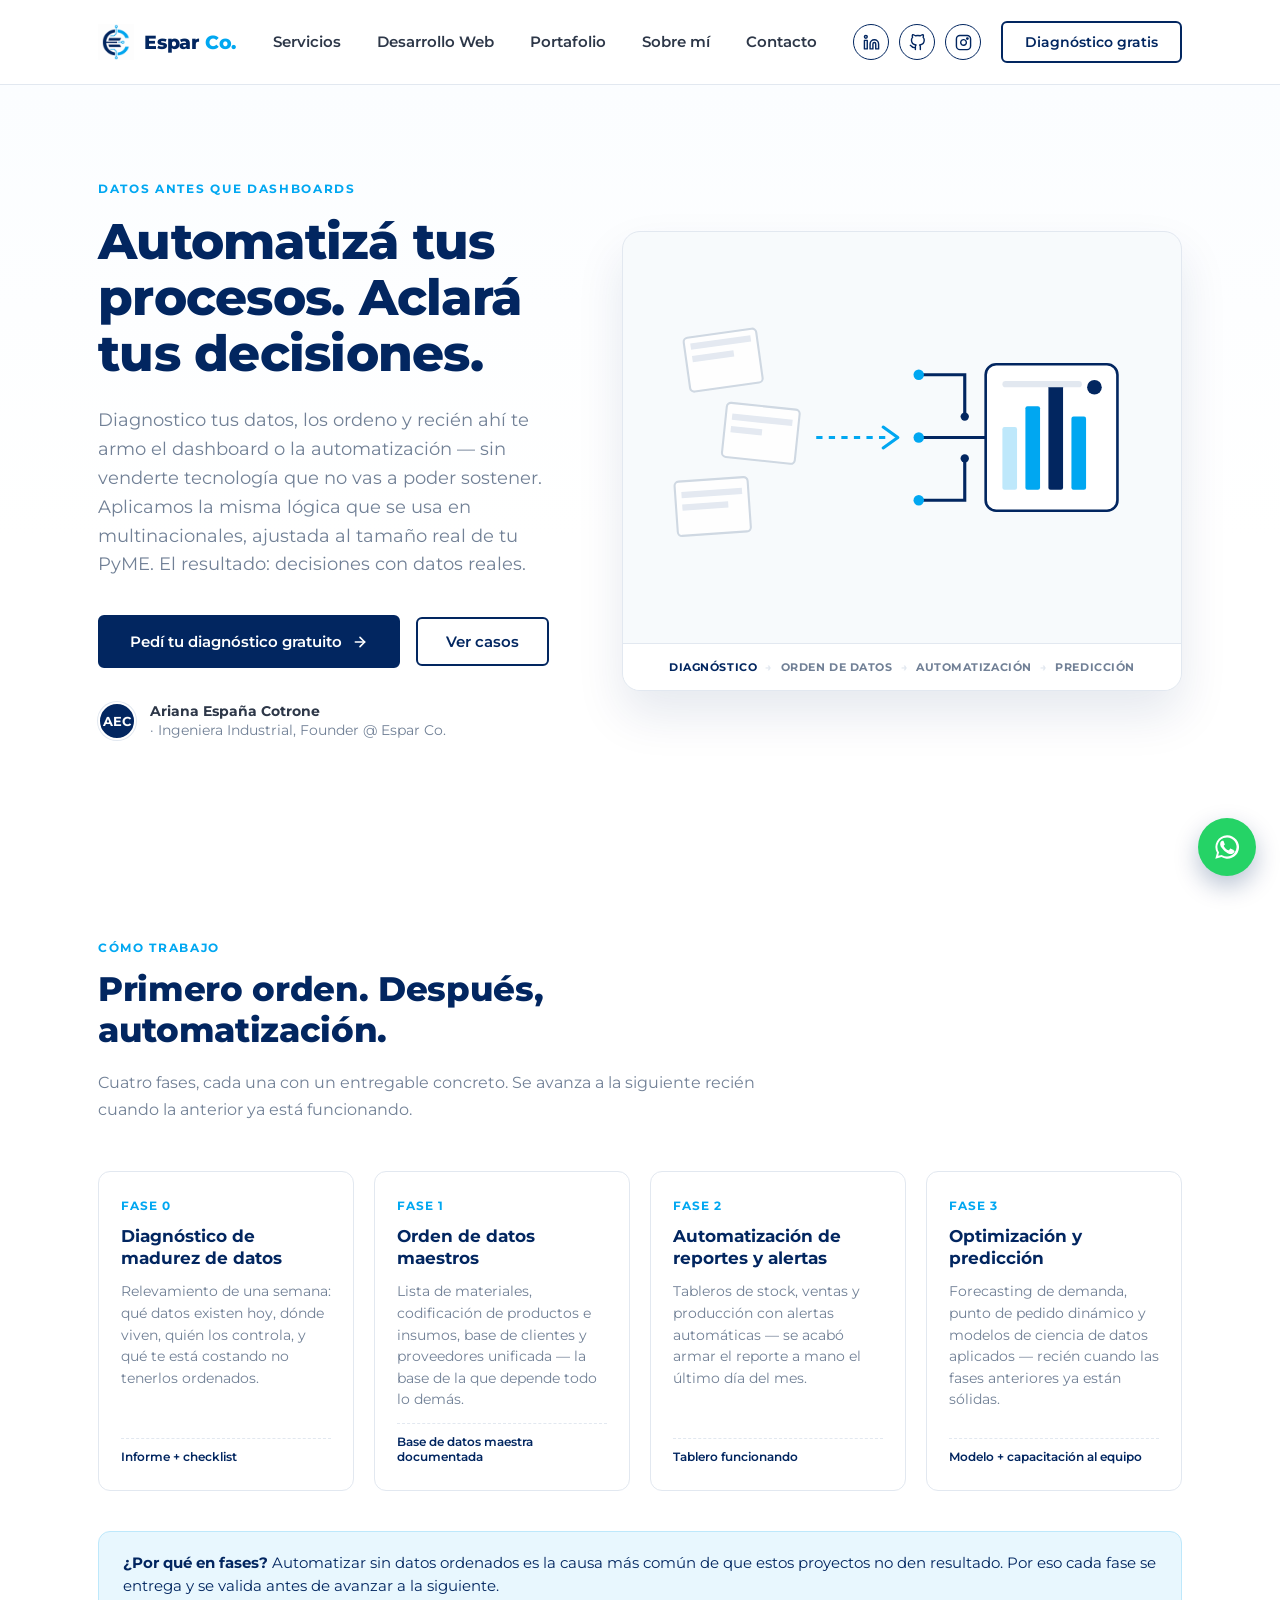
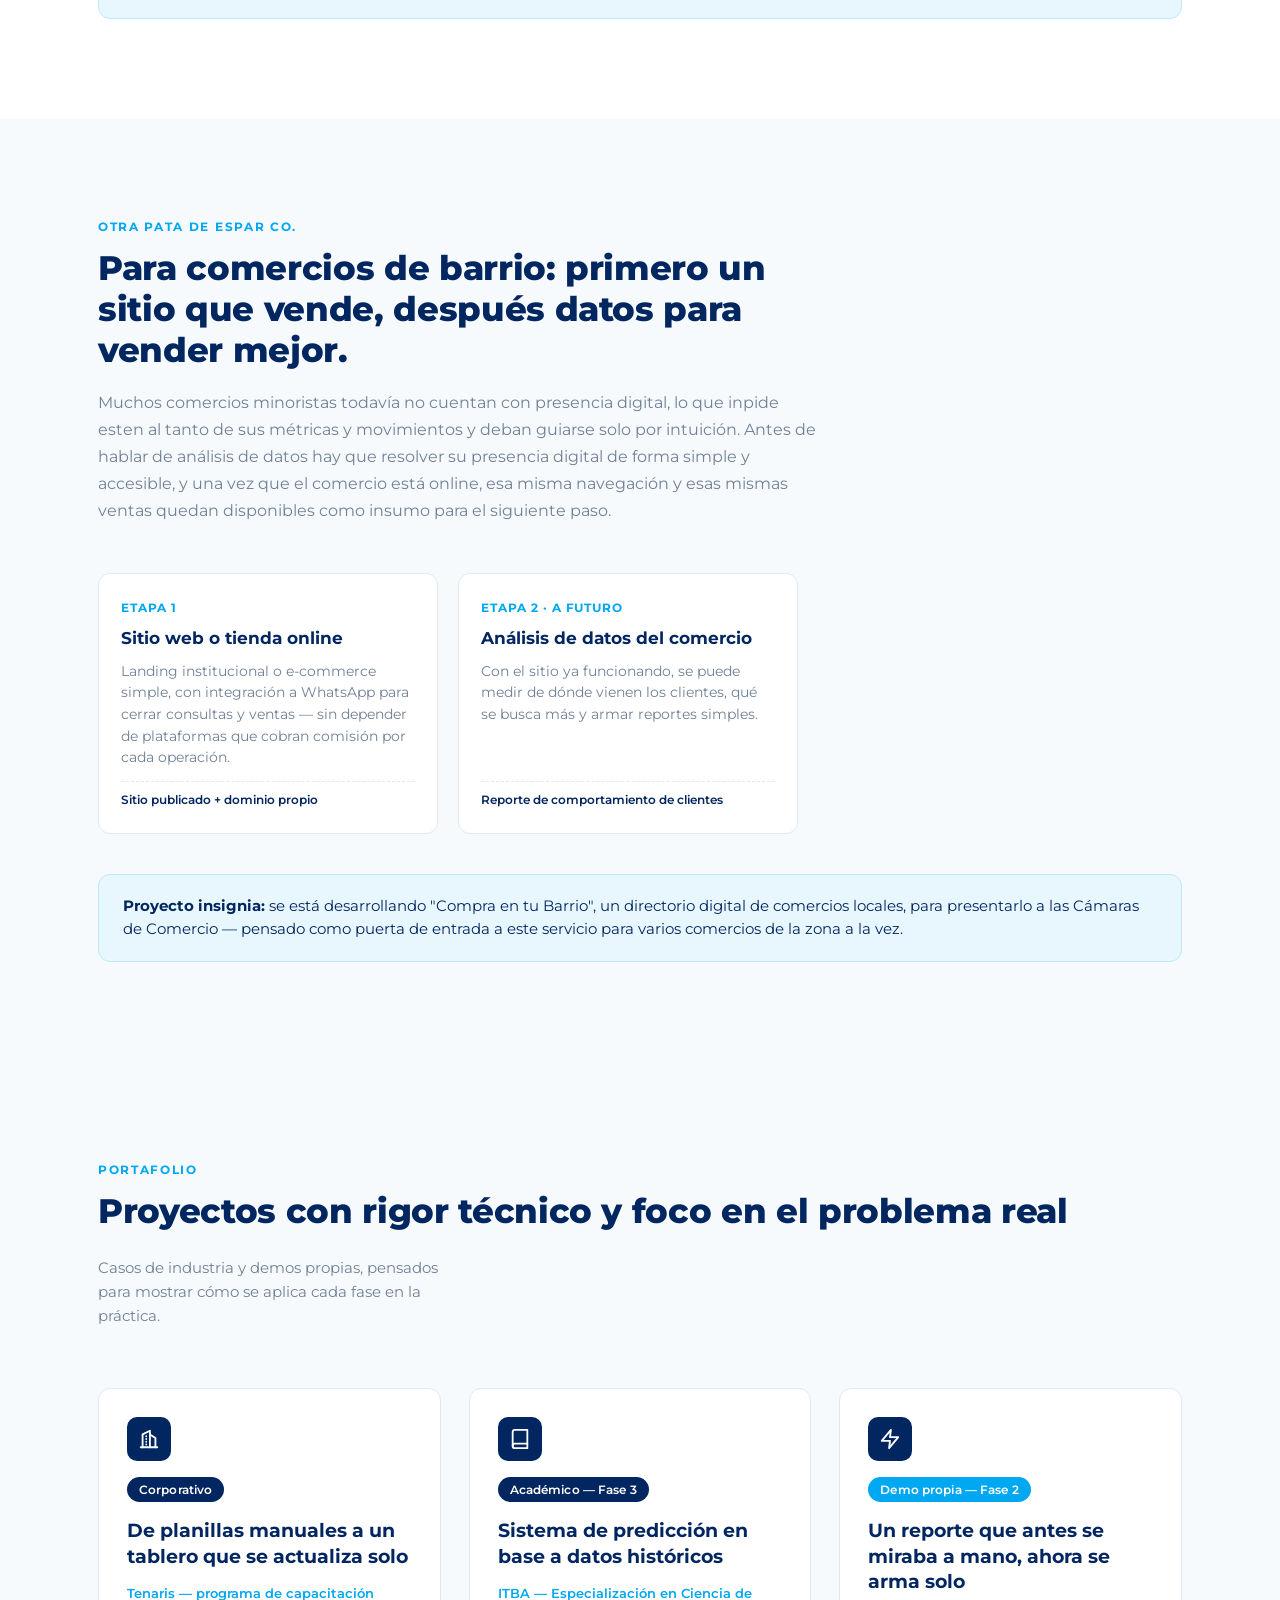
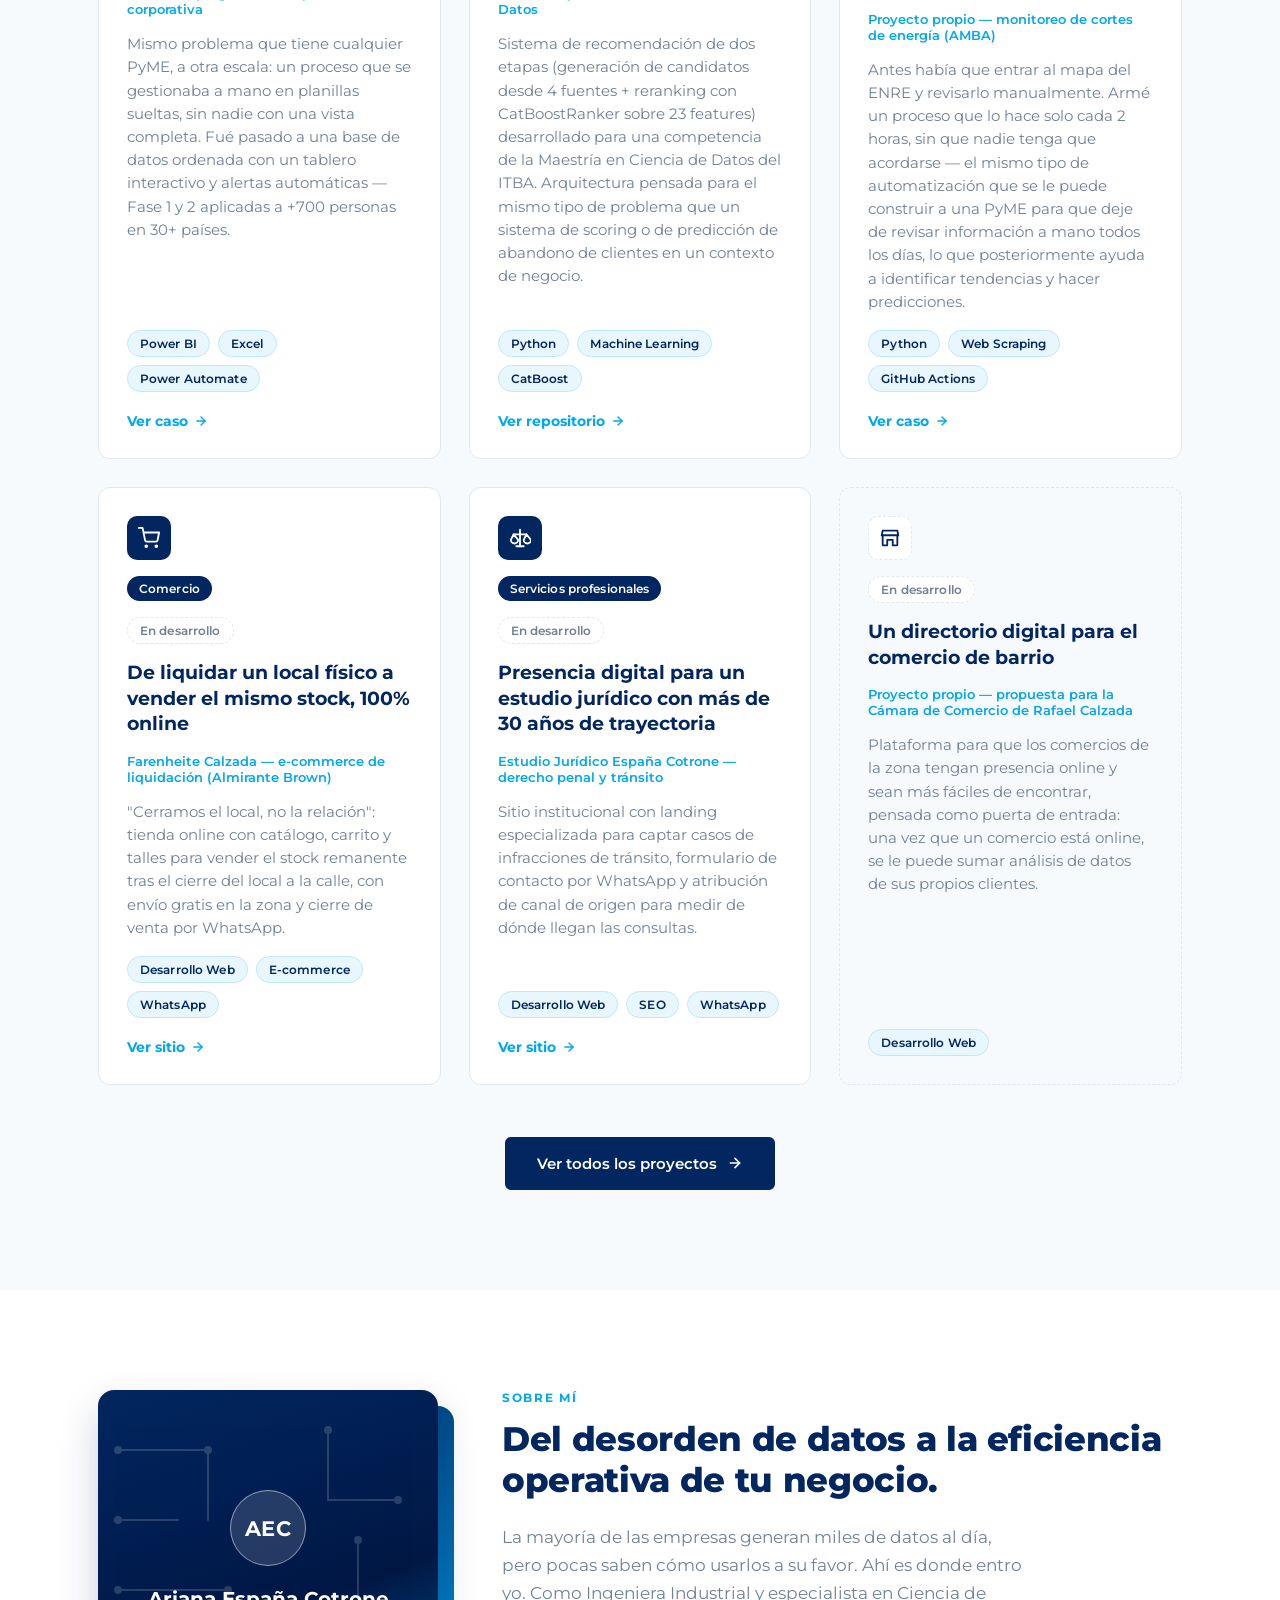
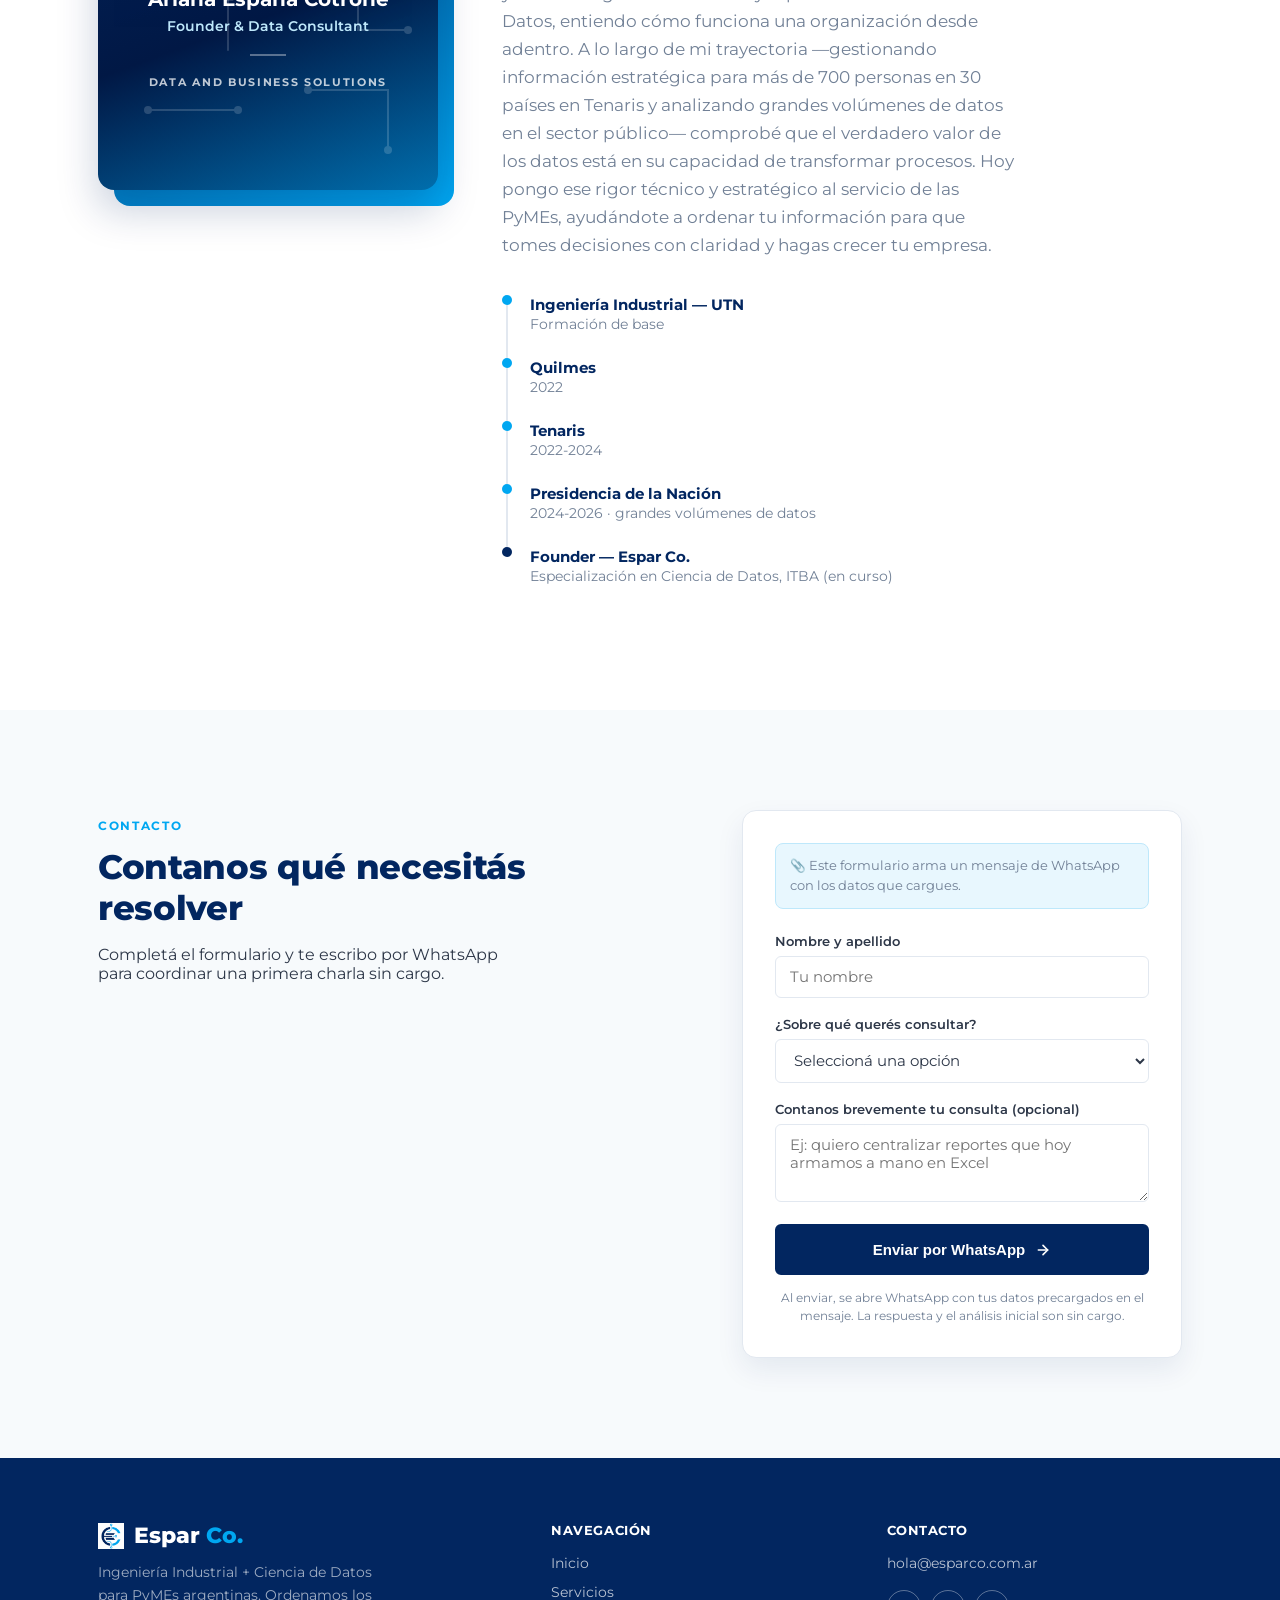
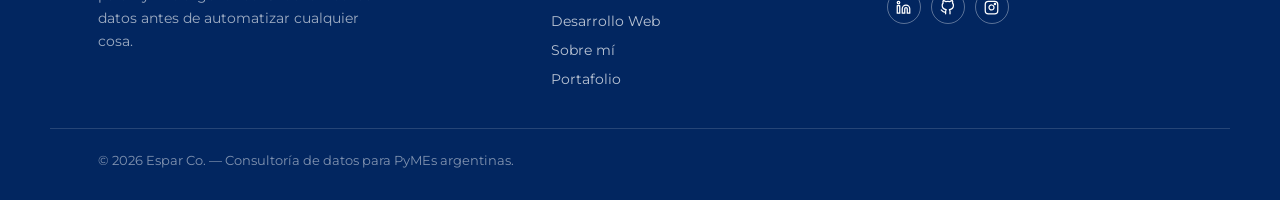
==== index.html @ 5a2b8132 "Update index.html" ====
<!doctype html>
<html lang="es-AR">
<head>
<meta charset="utf-8">
<meta name="viewport" content="width=device-width, initial-scale=1">
<title>Espar Co. — Ordenamos los datos de tu PyME antes de automatizar</title>
<meta name="description" content="Espar Co.: consultoría de datos para PyMEs argentinas. Ingeniería Industrial + Ciencia de Datos para pasar de Excel disperso y papel a información confiable, en fases — sin venderte tecnología que no vas a poder sostener.">

<link rel="icon" type="image/png" href="assets/img/favicon.png">
<link rel="preconnect" href="https://fonts.googleapis.com">
<link rel="preconnect" href="https://fonts.gstatic.com" crossorigin>
<link href="https://fonts.googleapis.com/css2?family=Montserrat:wght@400;500;600;700;800&display=swap" rel="stylesheet">
<link rel="stylesheet" href="assets/css/style.css">
</head>
<body id="top">

<!-- ===== HEADER ===== -->
<header class="site-header">
  <div class="container">
    <a class="logo-link" href="/" aria-label="Espar Co. — inicio">
      <img src="assets/img/logo-icon.png" alt="">
      <span class="logo-wordmark">Espar <em>Co.</em></span>
    </a>

    <nav class="main-nav" aria-label="Navegación principal">
      <a class="nav-link" href="#servicios">Servicios</a>
      <a class="nav-link" href="#desarrollo-web">Desarrollo Web</a>
      <a class="nav-link" href="#portafolio">Portafolio</a>
      <a class="nav-link" href="#sobre-mi">Sobre mí</a>
      <a class="nav-link" href="#contacto">Contacto</a>
    </nav>

    <div class="header-actions">
      <div class="social-icons">
        <a class="icon-btn" href="https://www.linkedin.com/in/arianaecotrone/" target="_blank" rel="noopener" aria-label="LinkedIn">
          <svg viewBox="0 0 24 24" fill="none" stroke="currentColor" stroke-width="2" stroke-linecap="round" stroke-linejoin="round"><path d="M16 8a6 6 0 0 1 6 6v7h-4v-7a2 2 0 0 0-4 0v7h-4v-7a6 6 0 0 1 6-6z"></path><rect x="2" y="9" width="4" height="12"></rect><circle cx="4" cy="4" r="2"></circle></svg>
        </a>
        <a class="icon-btn" href="https://github.com/arianacotrone" target="_blank" rel="noopener" aria-label="GitHub">
          <svg viewBox="0 0 24 24" fill="none" stroke="currentColor" stroke-width="2" stroke-linecap="round" stroke-linejoin="round"><path d="M9 19c-5 1.5-5-2.5-7-3m14 6v-3.87a3.37 3.37 0 0 0-.94-2.61c3.14-.35 6.44-1.54 6.44-7A5.44 5.44 0 0 0 20 4.77 5.07 5.07 0 0 0 19.91 1S18.73.65 16 2.48a13.38 13.38 0 0 0-7 0C6.27.65 5.09 1 5.09 1A5.07 5.07 0 0 0 5 4.77a5.44 5.44 0 0 0-1.5 3.78c0 5.42 3.3 6.61 6.44 7A3.37 3.37 0 0 0 9 18.13V22"></path></svg>
        </a>
        <a class="icon-btn" href="https://www.instagram.com/esparco.data/" target="_blank" rel="noopener" aria-label="Instagram">
          <svg viewBox="0 0 24 24" fill="none" stroke="currentColor" stroke-width="2" stroke-linecap="round" stroke-linejoin="round"><rect x="2" y="2" width="20" height="20" rx="5" ry="5"></rect><path d="M16 11.37A4 4 0 1 1 12.63 8 4 4 0 0 1 16 11.37z"></path><circle cx="17.5" cy="6.5" r="1"></circle></svg>
        </a>
      </div>
      <a class="btn-outline btn-sm" href="#contacto">Diagnóstico gratis</a>
      <button class="nav-toggle" type="button" aria-label="Abrir menú" aria-expanded="false">
        <svg width="20" height="20" viewBox="0 0 24 24" fill="none" stroke="currentColor" stroke-width="2.2" stroke-linecap="round" stroke-linejoin="round"><line x1="3" y1="6" x2="21" y2="6"></line><line x1="3" y1="12" x2="21" y2="12"></line><line x1="3" y1="18" x2="21" y2="18"></line></svg>
      </button>
    </div>
  </div>
</header>

<main>

  <!-- ===== HERO ===== -->
  <section class="hero">
    <div class="container">

      <div>
        <div class="eyebrow">Datos antes que dashboards</div>
        <h1>Automatizá tus procesos. Aclará tus decisiones.</h1>
        <p class="lede">
          Diagnostico tus datos, los ordeno y recién ahí te armo el dashboard o la automatización — sin venderte
          tecnología que no vas a poder sostener. Aplicamos la misma lógica que se usa en multinacionales, ajustada al tamaño real de tu PyME. El resultado: decisiones con datos reales.
        </p>
        <div class="hero-ctas">
          <a class="btn-primary" href="#contacto">
            Pedí tu diagnóstico gratuito
            <svg width="16" height="16" viewBox="0 0 24 24" fill="none" stroke="currentColor" stroke-width="2.4" stroke-linecap="round" stroke-linejoin="round"><line x1="5" y1="12" x2="19" y2="12"></line><polyline points="12 5 19 12 12 19"></polyline></svg>
          </a>
          <a class="btn-outline" href="#portafolio">Ver casos</a>
        </div>
        <div class="hero-byline">
          <a href="#sobre-mi"><span class="avatar-badge">AEC</span></a>
          <div class="hero-byline-text">
            <a href="#sobre-mi"><strong>Ariana España Cotrone</strong></a><br> · Ingeniera Industrial, Founder @ Espar Co.
          </div>
        </div>
      </div>

      <!-- Panel único: de datos dispersos a un tablero ordenado, con la ruta de fases al pie -->
      <div class="hero-panel">
        <div class="hero-panel-figure">
          <svg viewBox="0 0 480 320" xmlns="http://www.w3.org/2000/svg" role="img" aria-label="De datos dispersos a un flujo de datos ordenado">

            <!-- Izquierda: datos dispersos (papeles/planillas sueltas, torcidas) -->
            <g opacity="0.9">
              <rect x="34" y="60" width="70" height="52" rx="4" fill="#FFFFFF" stroke="#CBD5E0" stroke-width="2" transform="rotate(-8 69 86)"></rect>
              <rect x="40" y="66" width="58" height="6" fill="#E2E8F0" transform="rotate(-8 69 86)"></rect>
              <rect x="40" y="78" width="40" height="6" fill="#E2E8F0" transform="rotate(-8 69 86)"></rect>

              <rect x="70" y="130" width="70" height="52" rx="4" fill="#FFFFFF" stroke="#CBD5E0" stroke-width="2" transform="rotate(6 105 156)"></rect>
              <rect x="76" y="140" width="58" height="6" fill="#E2E8F0" transform="rotate(6 105 156)"></rect>
              <rect x="76" y="152" width="30" height="6" fill="#E2E8F0" transform="rotate(6 105 156)"></rect>

              <rect x="24" y="200" width="70" height="52" rx="4" fill="#FFFFFF" stroke="#CBD5E0" stroke-width="2" transform="rotate(-4 59 226)"></rect>
              <rect x="30" y="210" width="58" height="6" fill="#E2E8F0" transform="rotate(-4 59 226)"></rect>
              <rect x="30" y="222" width="44" height="6" fill="#E2E8F0" transform="rotate(-4 59 226)"></rect>
            </g>

            <!-- Flecha central -->
            <path d="M158 160 H 230" stroke="#00A7F1" stroke-width="3" stroke-dasharray="6 6"></path>
            <path d="M222 150 L 236 160 L 222 170" fill="none" stroke="#00A7F1" stroke-width="3" stroke-linecap="round" stroke-linejoin="round"></path>

            <!-- Derecha: circuito ordenado que termina en un tablero -->
            <g stroke="#022660" stroke-width="3" fill="none" stroke-linecap="round">
              <path d="M256 100 H 300 V 140"></path>
              <path d="M256 160 H 320"></path>
              <path d="M256 220 H 300 V 180"></path>
            </g>
            <circle cx="256" cy="100" r="5" fill="#00A7F1"></circle>
            <circle cx="256" cy="160" r="5" fill="#00A7F1"></circle>
            <circle cx="256" cy="220" r="5" fill="#00A7F1"></circle>
            <circle cx="300" cy="140" r="4" fill="#022660"></circle>
            <circle cx="300" cy="180" r="4" fill="#022660"></circle>

            <!-- Tablero final -->
            <rect x="320" y="90" width="126" height="140" rx="10" fill="#FFFFFF" stroke="#022660" stroke-width="2.5"></rect>
            <rect x="336" y="150" width="14" height="60" rx="2" fill="#BEE8FB"></rect>
            <rect x="358" y="130" width="14" height="80" rx="2" fill="#00A7F1"></rect>
            <rect x="380" y="110" width="14" height="100" rx="2" fill="#022660"></rect>
            <rect x="402" y="140" width="14" height="70" rx="2" fill="#00A7F1"></rect>
            <circle cx="424" cy="112" r="7" fill="#022660"></circle>
            <rect x="336" y="106" width="76" height="6" rx="3" fill="#E2E8F0"></rect>
          </svg>
        </div>
        <div class="hero-panel-strip">
          <span class="is-current">Diagnóstico</span>
          <span class="sep">→</span>
          <span>Orden de datos</span>
          <span class="sep">→</span>
          <span>Automatización</span>
          <span class="sep">→</span>
          <span>Predicción</span>
        </div>
      </div>

    </div>
  </section>

  <!-- ===== SERVICIOS — escalera de madurez de datos ===== -->
  <section class="section-services" id="servicios">
    <div class="container">
      <div class="section-top">
        <div class="eyebrow" style="margin-bottom:14px;">Cómo trabajo</div>
        <h2 class="section-heading">Primero orden. Después, automatización.</h2>
        <p>
          Cuatro fases, cada una con un entregable concreto. Se avanza a la siguiente recién cuando la
          anterior ya está funcionando.
        </p>
      </div>

      <div class="phase-grid">
        <article class="card phase-card">
          <div class="phase-num">Fase 0</div>
          <h3>Diagnóstico de madurez de datos</h3>
          <p>Relevamiento de una semana: qué datos existen hoy, dónde viven, quién los controla, y qué te está costando no tenerlos ordenados.</p>
          <div class="phase-deliverable">Informe + checklist</div>
        </article>
        <article class="card phase-card">
          <div class="phase-num">Fase 1</div>
          <h3>Orden de datos maestros</h3>
          <p>Lista de materiales, codificación de productos e insumos, base de clientes y proveedores unificada — la base de la que depende todo lo demás.</p>
          <div class="phase-deliverable">Base de datos maestra documentada</div>
        </article>
        <article class="card phase-card">
          <div class="phase-num">Fase 2</div>
          <h3>Automatización de reportes y alertas</h3>
          <p>Tableros de stock, ventas y producción con alertas automáticas — se acabó armar el reporte a mano el último día del mes.</p>
          <div class="phase-deliverable">Tablero funcionando</div>
        </article>
        <article class="card phase-card">
          <div class="phase-num">Fase 3</div>
          <h3>Optimización y predicción</h3>
          <p>Forecasting de demanda, punto de pedido dinámico y modelos de ciencia de datos aplicados — recién cuando las fases anteriores ya están sólidas.</p>
          <div class="phase-deliverable">Modelo + capacitación al equipo</div>
        </article>
      </div>

      <div class="services-note">
        <strong>¿Por qué en fases?</strong> Automatizar sin datos ordenados es la causa más común de que estos proyectos no den resultado. Por eso cada fase se entrega y se valida antes de avanzar a la siguiente.
      </div>
    </div>
  </section>

  <!-- ===== DESARROLLO WEB PARA COMERCIOS — línea secundaria ===== -->
  <section class="section-webdev" id="desarrollo-web">
    <div class="container">
      <div class="section-top">
        <div class="eyebrow" style="margin-bottom:14px;">Otra pata de Espar Co.</div>
        <h2 class="section-heading">Para comercios de barrio: primero un sitio que vende, después datos para vender mejor.</h2>
        <p>
          Muchos comercios minoristas todavía no cuentan con presencia digital, lo que inpide esten al tanto de sus métricas y movimientos y deban guiarse solo por intuición. Antes de hablar de análisis de datos 
          hay que resolver su presencia digital de forma simple y accesible, y una vez que el comercio está online, esa misma navegación y esas mismas ventas quedan disponibles como insumo para el siguiente paso.
        </p>
      </div>

      <div class="phase-grid phase-grid-2">
        <article class="card phase-card">
          <div class="phase-num">Etapa 1</div>
          <h3>Sitio web o tienda online</h3>
          <p>Landing institucional o e-commerce simple, con integración a WhatsApp para cerrar consultas y ventas — sin depender de plataformas que cobran comisión por cada operación.</p>
          <div class="phase-deliverable">Sitio publicado + dominio propio</div>
        </article>
        <article class="card phase-card">
          <div class="phase-num">Etapa 2 · a futuro</div>
          <h3>Análisis de datos del comercio</h3>
          <p>Con el sitio ya funcionando, se puede medir de dónde vienen los clientes, qué se busca más y armar reportes simples.</p>
          <div class="phase-deliverable">Reporte de comportamiento de clientes</div>
        </article>
      </div>

      <div class="services-note">
        <strong>Proyecto insignia:</strong> se está desarrollando "Compra en tu Barrio", un directorio digital de comercios locales, para presentarlo a las Cámaras de Comercio — pensado como puerta de entrada a este servicio para varios comercios de la zona a la vez.
      </div>
    </div>
  </section>

  <!-- ===== PORTAFOLIO PREVIEW ===== -->
  <section class="section-portfolio" id="portafolio">
    <div class="container">
      <div class="section-top">
        <div>
          <div class="eyebrow" style="margin-bottom:14px;">Portafolio</div>
          <h2 class="section-heading">Proyectos con rigor técnico y foco en el problema real</h2>
        </div>
        <p>Casos de industria y demos propias, pensados para mostrar cómo se aplica cada fase en la práctica.</p>
      </div>

      <div class="project-grid">

        <!-- Card destacada: reemplazar por tu primer caso PyME real en cuanto lo tengas.
             Ver recomendaciones de proyectos a construir en consultoria/proyectos-de-portafolio.md 
        <article class="card project-card is-placeholder">
          <div class="badge-icon">
            <svg width="22" height="22" viewBox="0 0 24 24" fill="none" stroke="currentColor" stroke-width="2" stroke-linecap="round" stroke-linejoin="round"><path d="M12 20h9"></path><path d="M16.5 3.5a2.12 2.12 0 0 1 3 3L7 19l-4 1 1-4Z"></path></svg>
          </div>
          <div><span class="pill pill-todo">Próximamente</span></div>
          <h3>Tu primer caso PyME va acá</h3>
          <p class="client">Ej: metalúrgica, alimenticia, textil o logística — 10 a 80 empleados</p>
          <p class="desc">
            Reemplazá esta tarjeta por tu primer caso de Fase 0-2: de datos dispersos en Excel a una
            base ordenada y un tablero con alertas. Es la prueba social más persuasiva para tu cliente ideal
            — más que cualquier caso corporativo grande.
          </p>
          <div class="tools">
            <span class="pill pill-tool">Fase 0-1</span>
            <span class="pill pill-tool">Fase 2</span>
          </div>
        </article> -->

        <!-- Card 1: Tenaris -->
        <article class="card project-card" data-industry="Corporativo" data-tools="Power BI,Excel">
          <div class="badge-icon">
            <svg width="22" height="22" viewBox="0 0 24 24" fill="none" stroke="currentColor" stroke-width="2" stroke-linecap="round" stroke-linejoin="round"><path d="M3 21h18"></path><path d="M5 21V7l8-4v18"></path><path d="M19 21V11l-6-4"></path><path d="M9 9v.01"></path><path d="M9 12v.01"></path><path d="M9 15v.01"></path><path d="M9 18v.01"></path></svg>
          </div>
          <div><span class="pill pill-industry">Corporativo</span></div>
          <h3>De planillas manuales a un tablero que se actualiza solo</h3>
          <p class="client">Tenaris — programa de capacitación corporativa</p>
          <p class="desc">
            Mismo problema que tiene cualquier PyME, a otra escala: un proceso que se gestionaba a mano
            en planillas sueltas, sin nadie con una vista completa. Fué pasado a una base de datos ordenada
            con un tablero interactivo y alertas automáticas — Fase 1 y 2 aplicadas a +700 personas en 30+ países.
          </p>
          <div class="tools">
            <span class="pill pill-tool">Power BI</span>
            <span class="pill pill-tool">Excel</span>
            <span class="pill pill-tool">Power Automate</span>
          </div>
          <a class="case-link" href="proyectos/#tenaris">
            Ver caso
            <svg width="14" height="14" viewBox="0 0 24 24" fill="none" stroke="currentColor" stroke-width="2.4" stroke-linecap="round" stroke-linejoin="round"><line x1="5" y1="12" x2="19" y2="12"></line><polyline points="12 5 19 12 12 19"></polyline></svg>
          </a>
        </article>

        <!-- Card 2: SistDeRec -->
        <article class="card project-card" data-industry="Educación" data-tools="Python,Machine Learning">
          <div class="badge-icon">
            <svg width="22" height="22" viewBox="0 0 24 24" fill="none" stroke="currentColor" stroke-width="2" stroke-linecap="round" stroke-linejoin="round"><path d="M4 19.5A2.5 2.5 0 0 1 6.5 17H20"></path><path d="M6.5 2H20v20H6.5A2.5 2.5 0 0 1 4 19.5v-15A2.5 2.5 0 0 1 6.5 2z"></path></svg>
          </div>
          <div><span class="pill pill-industry">Académico — Fase 3</span></div>
          <h3>Sistema de predicción en base a datos históricos </h3>
          <p class="client">ITBA — Especialización en Ciencia de Datos</p>
          <p class="desc">
            Sistema de recomendación de dos etapas (generación de candidatos desde 4 fuentes + reranking con CatBoostRanker sobre 23 features) 
            desarrollado para una competencia de la Maestría en Ciencia de Datos del ITBA. Arquitectura pensada para el mismo tipo de problema que 
            un sistema de scoring o de predicción de abandono de clientes en un contexto de negocio.
          </p>
          <div class="tools">
            <span class="pill pill-tool">Python</span>
            <span class="pill pill-tool">Machine Learning</span>
            <span class="pill pill-tool">CatBoost</span>
          </div>
          <a class="case-link" href="https://github.com/arianacotrone/SistDeRec" target="_blank" rel="noopener">
            Ver repositorio
            <svg width="14" height="14" viewBox="0 0 24 24" fill="none" stroke="currentColor" stroke-width="2.4" stroke-linecap="round" stroke-linejoin="round"><line x1="5" y1="12" x2="19" y2="12"></line><polyline points="12 5 19 12 12 19"></polyline></svg>
          </a>
        </article>

        <!-- Card 3: cortes-enre -->
        <article class="card project-card" data-industry="Energía" data-tools="Python,Web Scraping">
          <div class="badge-icon">
            <svg width="22" height="22" viewBox="0 0 24 24" fill="none" stroke="currentColor" stroke-width="2" stroke-linecap="round" stroke-linejoin="round"><polygon points="13 2 3 14 12 14 11 22 21 10 12 10 13 2"></polygon></svg>
          </div>
          <div><span class="pill pill-demo">Demo propia — Fase 2</span></div>
          <h3>Un reporte que antes se miraba a mano, ahora se arma solo</h3>
          <p class="client">Proyecto propio — monitoreo de cortes de energía (AMBA)</p>
          <p class="desc">
            Antes había que entrar al mapa del ENRE y revisarlo manualmente. Armé un proceso que lo hace
            solo cada 2 horas, sin que nadie tenga que acordarse — el mismo tipo de automatización que se le
            puede construir a una PyME para que deje de revisar información a mano todos los días, lo que posteriormente ayuda a identificar tendencias y
            hacer predicciones.
          </p>
          <div class="tools">
            <span class="pill pill-tool">Python</span>
            <span class="pill pill-tool">Web Scraping</span>
            <span class="pill pill-tool">GitHub Actions</span>
          </div>
          <a class="case-link" href="proyectos/#cortes-enre">
            Ver caso
            <svg width="14" height="14" viewBox="0 0 24 24" fill="none" stroke="currentColor" stroke-width="2.4" stroke-linecap="round" stroke-linejoin="round"><line x1="5" y1="12" x2="19" y2="12"></line><polyline points="12 5 19 12 12 19"></polyline></svg>
          </a>
        </article>

        <!-- Card 4: Faryco (desarrollo web — comercio) -->
        <article class="card project-card" data-industry="Comercio" data-tools="Desarrollo Web,E-commerce">
          <div class="badge-icon">
            <svg width="22" height="22" viewBox="0 0 24 24" fill="none" stroke="currentColor" stroke-width="2" stroke-linecap="round" stroke-linejoin="round"><circle cx="9" cy="21" r="1"></circle><circle cx="20" cy="21" r="1"></circle><path d="M1 1h4l2.68 13.39a2 2 0 0 0 2 1.61h9.72a2 2 0 0 0 2-1.61L23 6H6"></path></svg>
          </div>
          <div><span class="pill pill-industry">Comercio</span></div>
          <div><span class="pill pill-todo">En desarrollo</span></div>
          <h3>De liquidar un local físico a vender el mismo stock, 100% online</h3>
          <p class="client">Farenheite Calzada — e-commerce de liquidación (Almirante Brown)</p>
          <p class="desc">
            "Cerramos el local, no la relación": tienda online con catálogo, carrito y talles para vender el stock
            remanente tras el cierre del local a la calle, con envío gratis en la zona y cierre de venta por WhatsApp.
          </p>
          <div class="tools">
            <span class="pill pill-tool">Desarrollo Web</span>
            <span class="pill pill-tool">E-commerce</span>
            <span class="pill pill-tool">WhatsApp</span>
          </div>
          <a class="case-link" href="https://faryco.com.ar" target="_blank" rel="noopener">
            Ver sitio
            <svg width="14" height="14" viewBox="0 0 24 24" fill="none" stroke="currentColor" stroke-width="2.4" stroke-linecap="round" stroke-linejoin="round"><line x1="5" y1="12" x2="19" y2="12"></line><polyline points="12 5 19 12 12 19"></polyline></svg>
          </a>
        </article>

        <!-- Card 5: España Cotrone (desarrollo web — servicios profesionales) -->
        <article class="card project-card" data-industry="Servicios profesionales" data-tools="Desarrollo Web">
          <div class="badge-icon">
            <svg width="22" height="22" viewBox="0 0 24 24" fill="none" stroke="currentColor" stroke-width="2" stroke-linecap="round" stroke-linejoin="round"><path d="M12 3v18"></path><path d="M5 8l-3 6a4 4 0 0 0 8 0z"></path><path d="M19 8l-3 6a4 4 0 0 0 8 0z"></path><path d="M5 8h14"></path><path d="M8 21h8"></path></svg>
          </div>
          <div><span class="pill pill-industry">Servicios profesionales</span></div>
          <div><span class="pill pill-todo">En desarrollo</span></div>
          <h3>Presencia digital para un estudio jurídico con más de 30 años de trayectoria</h3>
          <p class="client">Estudio Jurídico España Cotrone — derecho penal y tránsito</p>
          <p class="desc">
            Sitio institucional con landing especializada para captar casos de infracciones de tránsito, formulario
            de contacto por WhatsApp y atribución de canal de origen para medir de dónde llegan las consultas.
          </p>
          <div class="tools">
            <span class="pill pill-tool">Desarrollo Web</span>
            <span class="pill pill-tool">SEO</span>
            <span class="pill pill-tool">WhatsApp</span>
          </div>
          <a class="case-link" href="https://espanacotrone.com.ar" target="_blank" rel="noopener">
            Ver sitio
            <svg width="14" height="14" viewBox="0 0 24 24" fill="none" stroke="currentColor" stroke-width="2.4" stroke-linecap="round" stroke-linejoin="round"><line x1="5" y1="12" x2="19" y2="12"></line><polyline points="12 5 19 12 12 19"></polyline></svg>
          </a>
        </article>

        <!-- Card 6: Compra en tu Barrio (en desarrollo) -->
        <article class="card project-card is-placeholder" data-industry="Comercio" data-tools="Desarrollo Web">
          <div class="badge-icon">
            <svg width="22" height="22" viewBox="0 0 24 24" fill="none" stroke="currentColor" stroke-width="2" stroke-linecap="round" stroke-linejoin="round"><path d="M3 9l1-5h16l1 5"></path><path d="M4 9v10a1 1 0 0 0 1 1h4v-6h6v6h4a1 1 0 0 0 1-1V9"></path><path d="M3 9h18"></path></svg>
          </div>
          <div><span class="pill pill-todo">En desarrollo</span></div>
          <h3>Un directorio digital para el comercio de barrio</h3>
          <p class="client">Proyecto propio — propuesta para la Cámara de Comercio de Rafael Calzada</p>
          <p class="desc">
            Plataforma para que los comercios de la zona tengan presencia online y sean más fáciles de encontrar,
            pensada como puerta de entrada: una vez que un comercio está online, se le puede sumar análisis de
            datos de sus propios clientes.
          </p>
          <div class="tools">
            <span class="pill pill-tool">Desarrollo Web</span>
          </div>
        </article>

      </div>

      <div class="portfolio-cta">
        <a class="btn-primary" href="proyectos/">
          Ver todos los proyectos
          <svg width="16" height="16" viewBox="0 0 24 24" fill="none" stroke="currentColor" stroke-width="2.4" stroke-linecap="round" stroke-linejoin="round"><line x1="5" y1="12" x2="19" y2="12"></line><polyline points="12 5 19 12 12 19"></polyline></svg>
        </a>
      </div>
    </div>
  </section>

  <!-- ===== SOBRE MÍ ===== -->
  <section class="section-about" id="sobre-mi">
    <div class="container">

      <div class="founder-card-wrap">
        <div class="founder-card-accent"></div>
        <div class="founder-card">
          <!-- Sin foto a propósito: monograma + patrón de circuito, mismo lenguaje visual del isotipo -->
          <svg class="founder-card-pattern" viewBox="0 0 340 400" xmlns="http://www.w3.org/2000/svg" aria-hidden="true">
            <g stroke="#FFFFFF" stroke-width="2" fill="none" stroke-linecap="round">
              <path d="M20 60 H110 V130"></path>
              <path d="M20 130 H80"></path>
              <path d="M20 200 H130 V260"></path>
              <path d="M230 40 V110 H300"></path>
              <path d="M260 150 V240 H310"></path>
              <path d="M210 300 H290 V360"></path>
              <path d="M50 320 H140"></path>
            </g>
            <g fill="#FFFFFF">
              <circle cx="20" cy="60" r="4"></circle>
              <circle cx="110" cy="60" r="4"></circle>
              <circle cx="20" cy="130" r="4"></circle>
              <circle cx="20" cy="200" r="4"></circle>
              <circle cx="130" cy="200" r="4"></circle>
              <circle cx="230" cy="40" r="4"></circle>
              <circle cx="300" cy="110" r="4"></circle>
              <circle cx="260" cy="150" r="4"></circle>
              <circle cx="310" cy="240" r="4"></circle>
              <circle cx="210" cy="300" r="4"></circle>
              <circle cx="290" cy="360" r="4"></circle>
              <circle cx="50" cy="320" r="4"></circle>
              <circle cx="140" cy="320" r="4"></circle>
            </g>
          </svg>
          <a href="https://www.linkedin.com/in/arianaecotrone/" target="_blank" rel="noopener" aria-label="LinkedIn">
              <div class="founder-badge">AEC</div>
          </a>
          <div class="founder-name-block">
            <div class="founder-name">Ariana España Cotrone</div>
            <div class="founder-role">Founder &amp; Data Consultant</div>
          </div>
          <div class="founder-divider"></div>
          <div class="founder-tagline">Data and Business Solutions</div>
        </div>
      </div>

      <div>
        <div class="eyebrow" style="margin-bottom:14px;">Sobre mí</div>
        <h2 class="section-heading">Del desorden de datos a la eficiencia operativa de tu negocio.</h2>
        <p class="about-copy">
          La mayoría de las empresas generan miles de datos al día, pero pocas saben cómo usarlos a su favor. Ahí es donde entro yo.
          Como Ingeniera Industrial y especialista en Ciencia de Datos, entiendo cómo funciona una organización desde adentro. A lo largo de mi trayectoria —gestionando 
          información estratégica para más de 700 personas en 30 países en Tenaris y analizando grandes volúmenes de datos en el sector público— comprobé que el verdadero 
          valor de los datos está en su capacidad de transformar procesos.
          Hoy pongo ese rigor técnico y estratégico al servicio de las PyMEs, ayudándote a ordenar tu información para que tomes decisiones con claridad y hagas crecer tu empresa.
        </p>

        <div class="timeline">
          <div class="timeline-item">
            <div class="timeline-dot-col"><span class="timeline-dot"></span><span class="timeline-line"></span></div>
            <div class="timeline-content">
              <div class="timeline-title">Ingeniería Industrial — UTN</div>
              <div class="timeline-meta">Formación de base</div>
            </div>
          </div>
          <div class="timeline-item">
            <div class="timeline-dot-col"><span class="timeline-dot"></span><span class="timeline-line"></span></div>
            <div class="timeline-content">
              <div class="timeline-title">Quilmes</div>
              <div class="timeline-meta">2022</div>
            </div>
          </div>
          <div class="timeline-item">
            <div class="timeline-dot-col"><span class="timeline-dot"></span><span class="timeline-line"></span></div>
            <div class="timeline-content">
              <div class="timeline-title">Tenaris</div>
              <div class="timeline-meta">2022-2024</div>
            </div>
          </div>
          <div class="timeline-item">
            <div class="timeline-dot-col"><span class="timeline-dot"></span><span class="timeline-line"></span></div>
            <div class="timeline-content">
              <div class="timeline-title">Presidencia de la Nación</div>
              <div class="timeline-meta">2024-2026 · grandes volúmenes de datos</div>
            </div>
          </div>
          <div class="timeline-item">
            <div class="timeline-dot-col"><span class="timeline-dot is-last"></span></div>
            <div class="timeline-content">
              <div class="timeline-title">Founder — Espar Co.</div>
              <div class="timeline-meta">Especialización en Ciencia de Datos, ITBA (en curso)</div>
            </div>
          </div>
        </div>
      </div>

    </div>
  </section>

  <!-- ===== CONTACTO ===== -->
  <section class="section-contact" id="contacto">
    <div class="container contact-grid">

      <div class="contact-intro">
        <div class="eyebrow" style="margin-bottom:14px;">Contacto</div>
        <h2 class="section-heading">Contanos qué necesitás resolver</h2>
        <p class="about-copy" style="max-width:420px;">
          Completá el formulario y te escribo por WhatsApp para coordinar una primera charla sin cargo.
        </p>
      </div>

      <div class="form-card">
        <div class="form-note">
          📎 Este formulario arma un mensaje de WhatsApp con los datos que cargues.
        </div>

        <form id="contacto-form">
          <div class="field">
            <label for="nombre">Nombre y apellido</label>
            <input type="text" id="nombre" name="nombre" placeholder="Tu nombre" required>
          </div>

          <div class="field">
            <label for="area">¿Sobre qué querés consultar?</label>
            <select id="area" name="area" required>
              <option value="">Seleccioná una opción</option>
              <option value="No sé bien qué datos tengo ordenados (diagnóstico inicial)">No sé bien qué datos tengo ordenados (diagnóstico inicial)</option>
              <option value="Tengo todo en Excel o papel y quiero ordenarlo">Tengo todo en Excel o papel y quiero ordenarlo</option>
              <option value="Quiero automatizar reportes o alertas">Quiero automatizar reportes o alertas</option>
              <option value="Quiero predecir demanda / optimizar decisiones">Quiero predecir demanda / optimizar decisiones</option>
              <option value="Otra consulta">Otra consulta</option>
            </select>
          </div>

          <div class="field">
            <label for="detalle">Contanos brevemente tu consulta (opcional)</label>
            <textarea id="detalle" name="detalle" rows="3" placeholder="Ej: quiero centralizar reportes que hoy armamos a mano en Excel"></textarea>
          </div>

          <button type="submit" class="btn-primary" style="width:100%;justify-content:center;">
            Enviar por WhatsApp
            <svg width="16" height="16" viewBox="0 0 24 24" fill="none" stroke="currentColor" stroke-width="2.4" stroke-linecap="round" stroke-linejoin="round"><line x1="5" y1="12" x2="19" y2="12"></line><polyline points="12 5 19 12 12 19"></polyline></svg>
          </button>

          <div class="form-disclaimer">Al enviar, se abre WhatsApp con tus datos precargados en el mensaje. La respuesta y el análisis inicial son sin cargo.</div>
        </form>
      </div>

    </div>
  </section>

</main>

<!-- ===== FOOTER ===== -->
<footer class="site-footer">
  <div class="container footer-grid">
    <div>
      <a class="footer-brand-link" href="#top" aria-label="Volver arriba">
        <img src="assets/img/logo-icon.png" alt="" class="footer-brand-icon">
        <span class="footer-brand">Espar <span>Co.</span></span>
      </a>
      <p class="footer-tagline">
        Ingeniería Industrial + Ciencia de Datos para PyMEs argentinas. Ordenamos los datos antes de
        automatizar cualquier cosa.
      </p>
    </div>
    <div>
      <div class="footer-col-title">Navegación</div>
      <div class="footer-links">
        <a href="/">Inicio</a>
        <a href="#servicios">Servicios</a>
        <a href="#desarrollo-web">Desarrollo Web</a>
        <a href="#sobre-mi">Sobre mí</a>
        <a href="proyectos/">Portafolio</a>
      </div>
    </div>
    <div>
      <div class="footer-col-title">Contacto</div>
      <!-- TODO: confirmá que esta casilla exista (o reemplazala por la que uses) antes de publicar -->
      <p class="footer-contact-email">hola@esparco.com.ar</p>
      <div class="footer-social">
        <a href="https://www.linkedin.com/in/arianaecotrone/" target="_blank" rel="noopener" aria-label="LinkedIn">
          <svg viewBox="0 0 24 24" fill="none" stroke="currentColor" stroke-width="2" stroke-linecap="round" stroke-linejoin="round"><path d="M16 8a6 6 0 0 1 6 6v7h-4v-7a2 2 0 0 0-4 0v7h-4v-7a6 6 0 0 1 6-6z"></path><rect x="2" y="9" width="4" height="12"></rect><circle cx="4" cy="4" r="2"></circle></svg>
        </a>
        <a href="https://github.com/arianacotrone" target="_blank" rel="noopener" aria-label="GitHub">
          <svg viewBox="0 0 24 24" fill="none" stroke="currentColor" stroke-width="2" stroke-linecap="round" stroke-linejoin="round"><path d="M9 19c-5 1.5-5-2.5-7-3m14 6v-3.87a3.37 3.37 0 0 0-.94-2.61c3.14-.35 6.44-1.54 6.44-7A5.44 5.44 0 0 0 20 4.77 5.07 5.07 0 0 0 19.91 1S18.73.65 16 2.48a13.38 13.38 0 0 0-7 0C6.27.65 5.09 1 5.09 1A5.07 5.07 0 0 0 5 4.77a5.44 5.44 0 0 0-1.5 3.78c0 5.42 3.3 6.61 6.44 7A3.37 3.37 0 0 0 9 18.13V22"></path></svg>
        </a>
        <a href="https://www.instagram.com/esparco.data/" target="_blank" rel="noopener" aria-label="Instagram">
          <svg viewBox="0 0 24 24" fill="none" stroke="currentColor" stroke-width="2" stroke-linecap="round" stroke-linejoin="round"><rect x="2" y="2" width="20" height="20" rx="5" ry="5"></rect><path d="M16 11.37A4 4 0 1 1 12.63 8 4 4 0 0 1 16 11.37z"></path><circle cx="17.5" cy="6.5" r="1"></circle></svg>
        </a>
      </div>
    </div>
  </div>
  <div class="container footer-bottom">
    <p>© 2026 Espar Co. — Consultoría de datos para PyMEs argentinas.</p>
  </div>
</footer>

<!-- TODO: reemplazá el número por tu WhatsApp real (formato 549 + código de área sin 0 + número sin 15) -->
<a class="fab-whatsapp" href="https://wa.me/5491141889724?text=Hola%2C%20quiero%20hacer%20una%20consulta%20sobre%20servicios%20de%20datos" target="_blank" rel="noopener" aria-label="Escribinos por WhatsApp">
  <span class="fab-whatsapp-icon-wrap">
    <svg class="fab-whatsapp-icon" viewBox="0 0 24 24" fill="#fff"><path d="M17.5 14.4c-.3-.2-1.8-.9-2.1-1s-.5-.1-.7.1-.8 1-.9 1.2-.3.2-.6.1a7.9 7.9 0 0 1-2.3-1.4 8.6 8.6 0 0 1-1.6-2c-.2-.3 0-.5.1-.6l.4-.5.3-.4a.5.5 0 0 0 0-.5c-.1-.1-.7-1.6-.9-2.2s-.5-.5-.7-.5h-.6a1.1 1.1 0 0 0-.8.4 3.4 3.4 0 0 0-1 2.5 6 6 0 0 0 1.3 3.1 13.6 13.6 0 0 0 5.2 4.6c.7.3 1.3.5 1.7.6a4.1 4.1 0 0 0 1.9.1 3.1 3.1 0 0 0 2-1.4 2.5 2.5 0 0 0 .2-1.4c-.1-.1-.3-.2-.6-.3z"/><path d="M12 2a10 10 0 0 0-8.6 15L2 22l5.2-1.4A10 10 0 1 0 12 2zm0 18.2a8.2 8.2 0 0 1-4.2-1.2l-.3-.2-3.1.8.8-3-.2-.3a8.2 8.2 0 1 1 7 3.9z"/></svg>
  </span>
  <span class="fab-whatsapp-label">Escribinos por WhatsApp</span>
</a>

<script src="assets/js/main.js"></script>
<script src="assets/js/contacto.js"></script>
</body>
</html>
---- assets/css/style.css ----
/* ============================================================
   Espar Co. — Data and Business Solutions
   Hoja de estilos compartida (home + portafolio)
   ============================================================ */

:root {
  --navy: #022660;
  --navy-deep: #011845;
  --cyan: #00A7F1;
  --white: #FFFFFF;
  --slate: #2D3748;
  --gray: #718096;
  --line: #E2E8F0;
  --bg-soft: #F7FAFC;
  --pill-bg: #E8F7FE;
  --pill-border: #BEE8FB;
}

* { box-sizing: border-box; }
html, body { margin: 0; padding: 0; }
html { scroll-behavior: smooth; scroll-padding-top: 90px; }

body {
  font-family: 'Montserrat', system-ui, -apple-system, sans-serif;
  color: var(--slate);
  background: var(--white);
  -webkit-font-smoothing: antialiased;
}

img { max-width: 100%; display: block; }
a { color: var(--cyan); text-decoration: none; }
a:hover { color: var(--navy); }

.container {
  max-width: 1180px;
  margin: 0 auto;
  padding: 0 48px;
}

.eyebrow {
  font-size: 12px;
  font-weight: 700;
  letter-spacing: .14em;
  text-transform: uppercase;
  color: var(--cyan);
}

.section-heading {
  font-size: 34px;
  font-weight: 800;
  color: var(--navy);
  line-height: 1.2;
  letter-spacing: -.01em;
  margin: 0;
}

/* ---------- Buttons ---------- */
.btn-primary,
.btn-outline {
  display: inline-flex;
  align-items: center;
  gap: 10px;
  font-weight: 600;
  font-size: 15px;
  border-radius: 6px;
  white-space: nowrap;
  cursor: pointer;
  border: 2px solid var(--navy);
}
.btn-primary {
  background: var(--navy);
  color: var(--white);
  padding: 15px 30px;
}
.btn-primary:hover { background: var(--navy-deep); color: var(--white); }
.btn-outline {
  background: transparent;
  color: var(--navy);
  padding: 13px 28px;
}
.btn-outline:hover { background: var(--navy); color: var(--white); }
.btn-sm { padding: 10px 22px; font-size: 14px; }

/* ---------- Pills / tags ---------- */
.pill {
  display: inline-block;
  font-size: 12px;
  font-weight: 600;
  letter-spacing: .01em;
  padding: 5px 12px;
  border-radius: 20px;
  white-space: nowrap;
}
.pill-tool { background: var(--pill-bg); color: var(--navy); border: 1px solid var(--pill-border); }
.pill-industry { background: var(--navy); color: var(--white); }
.pill-demo { background: var(--cyan); color: var(--white); }
.pill-todo { background: var(--white); color: var(--gray); border: 1.5px dashed var(--line); }

/* ---------- Cards ---------- */
.card {
  border: 1px solid var(--line);
  border-radius: 12px;
  background: var(--white);
  transition: box-shadow .15s ease, transform .15s ease;
}
.card:hover { box-shadow: 0 12px 28px rgba(2, 38, 96, .12); transform: translateY(-3px); }

.badge-icon {
  width: 44px;
  height: 44px;
  border-radius: 10px;
  background: var(--navy);
  display: flex;
  align-items: center;
  justify-content: center;
  color: var(--white);
  flex-shrink: 0;
}

/* ============================================================
   HEADER / NAV
   ============================================================ */
.site-header {
  border-bottom: 1px solid var(--line);
  background: var(--white);
  position: sticky;
  top: 0;
  z-index: 50;
}
.site-header .container {
  display: flex;
  align-items: center;
  justify-content: space-between;
  height: 84px;
  gap: 24px;
}
.logo-link { display: flex; align-items: center; gap: 10px; flex-shrink: 0; }
.logo-link img { height: 36px; width: auto; }
.logo-wordmark { font-size: 19px; font-weight: 800; color: var(--navy); letter-spacing: -.01em; white-space: nowrap; }
.logo-wordmark em { color: var(--cyan); font-style: normal; }

.main-nav {
  display: flex;
  align-items: center;
  gap: 36px;
}
.nav-link {
  font-size: 14.5px;
  font-weight: 600;
  color: var(--slate);
}
.nav-link:hover { color: var(--navy); }
.nav-link.is-active {
  color: var(--navy);
  border-bottom: 2px solid var(--cyan);
  padding-bottom: 4px;
}

.header-actions {
  display: flex;
  align-items: center;
  gap: 20px;
}
.social-icons { display: flex; align-items: center; gap: 10px; }
.icon-btn {
  width: 36px;
  height: 36px;
  border-radius: 999px;
  border: 1.5px solid var(--navy);
  display: flex;
  align-items: center;
  justify-content: center;
  color: var(--navy);
  flex-shrink: 0;
}
.icon-btn:hover { background: var(--navy); color: var(--white); }
.icon-btn svg { width: 17px; height: 17px; }

.nav-toggle {
  display: none;
  width: 40px;
  height: 40px;
  border: 1.5px solid var(--navy);
  border-radius: 6px;
  background: var(--white);
  align-items: center;
  justify-content: center;
  color: var(--navy);
  cursor: pointer;
}

/* ============================================================
   HERO (home)
   ============================================================ */
.hero {
  padding: 96px 0 100px;
  background: linear-gradient(180deg, #FBFDFF 0%, #FFFFFF 60%);
}
.hero .container {
  display: grid;
  grid-template-columns: 1fr 560px;
  gap: 64px;
  align-items: center;
}
.hero h1 {
  font-size: 50px;
  line-height: 1.12;
  font-weight: 800;
  color: var(--navy);
  margin: 18px 0 24px;
  letter-spacing: -.015em;
}
.hero p.lede {
  font-size: 17.5px;
  line-height: 1.65;
  color: var(--gray);
  margin: 0 0 36px;
  max-width: 520px;
}
.hero-ctas {
  display: flex;
  gap: 16px;
  align-items: center;
  flex-wrap: wrap;
  margin-bottom: 34px;
}
.hero-byline {
  display: flex;
  align-items: center;
  gap: 14px;
}
.avatar-badge {
  width: 38px;
  height: 38px;
  border-radius: 999px;
  background: var(--navy);
  color: var(--white);
  font-size: 13px;
  font-weight: 700;
  display: flex;
  align-items: center;
  justify-content: center;
  border: 2px solid var(--white);
  box-shadow: 0 0 0 1px var(--line);
  flex-shrink: 0;
}
.hero-byline-text { font-size: 13.5px; color: var(--gray); line-height: 1.4; }
.hero-byline-text strong { color: var(--slate); }

.hero-panel {
  position: relative;
  width: 100%;
  height: 460px;
  border-radius: 18px;
  border: 1px solid var(--line);
  background: var(--bg-soft);
  box-shadow: 0 24px 48px rgba(2, 38, 96, .10);
  overflow: hidden;
  display: flex;
  flex-direction: column;
}
.hero-panel-figure { flex-grow: 1; display: flex; align-items: center; justify-content: center; padding: 28px; }
.hero-panel-figure svg { width: 100%; height: 100%; display: block; }
.hero-panel-strip {
  border-top: 1px solid var(--line);
  background: var(--white);
  padding: 16px 20px;
  display: flex;
  align-items: center;
  justify-content: center;
  gap: 8px;
  flex-wrap: wrap;
}
.hero-panel-strip span {
  font-size: 11px;
  font-weight: 700;
  letter-spacing: .05em;
  text-transform: uppercase;
  color: var(--gray);
  white-space: nowrap;
}
.hero-panel-strip span.is-current { color: var(--navy); }
.hero-panel-strip .sep { color: var(--line); }

/* ============================================================
   SERVICIOS — escalera de madurez de datos (Fase 0 a 3)
   ============================================================ */
.section-services { padding: 100px 0; background: var(--white); }
.section-services .section-top { margin-bottom: 48px; max-width: 720px; }
.section-services .section-top p { font-size: 16px; color: var(--gray); line-height: 1.7; margin: 18px 0 0; }

.phase-grid {
  display: grid;
  grid-template-columns: repeat(4, minmax(0, 1fr));
  gap: 20px;
  position: relative;
}
.phase-card {
  padding: 26px 22px;
  display: flex;
  flex-direction: column;
  gap: 12px;
  position: relative;
}
.phase-card .phase-num {
  font-size: 12px;
  font-weight: 700;
  letter-spacing: .08em;
  text-transform: uppercase;
  color: var(--cyan);
}
.phase-card h3 { font-size: 17px; font-weight: 700; color: var(--navy); margin: 0; line-height: 1.3; }
.phase-card p { font-size: 13.5px; color: var(--gray); line-height: 1.6; margin: 0; flex-grow: 1; }
.phase-card .phase-deliverable {
  font-size: 12px;
  color: var(--navy);
  font-weight: 600;
  padding-top: 10px;
  border-top: 1px dashed var(--line);
}
.phase-connector {
  display: none;
}
.services-note {
  margin-top: 40px;
  padding: 20px 24px;
  background: var(--pill-bg);
  border: 1px solid var(--pill-border);
  border-radius: 12px;
  font-size: 14.5px;
  color: var(--navy);
  line-height: 1.6;
}
.services-note strong { font-weight: 700; }

/* ============================================================
   DESARROLLO WEB PARA COMERCIOS — línea secundaria (home)
   ============================================================ */
.section-webdev { padding: 100px 0; background: var(--bg-soft); }
.section-webdev .section-top { margin-bottom: 48px; max-width: 720px; }
.section-webdev .section-top p { font-size: 16px; color: var(--gray); line-height: 1.7; margin: 18px 0 0; }
.phase-grid-2 {
  display: grid;
  grid-template-columns: repeat(2, minmax(0, 1fr));
  gap: 20px;
  max-width: 700px;
}

/* ============================================================
   PORTFOLIO PREVIEW (home) + FULL GRID (proyectos)
   ============================================================ */
.section-portfolio { padding: 100px 0; background: var(--bg-soft); }
.section-portfolio .section-top {
  display: flex;
  align-items: flex-end;
  justify-content: space-between;
  gap: 24px;
  margin-bottom: 56px;
  flex-wrap: wrap;
}
.section-portfolio .section-top p {
  font-size: 15px;
  color: var(--gray);
  max-width: 340px;
  margin: 0 0 4px;
  line-height: 1.6;
}

.project-grid {
  display: grid;
  grid-template-columns: repeat(3, minmax(0, 1fr));
  gap: 28px;
}
.project-card {
  padding: 28px;
  display: flex;
  flex-direction: column;
  gap: 16px;
}
.project-card h3 {
  font-size: 19px;
  font-weight: 700;
  color: var(--navy);
  margin: 0;
  line-height: 1.35;
}
.project-card .client {
  font-size: 13px;
  color: var(--cyan);
  margin: 0;
  font-weight: 600;
}
.project-card .desc {
  font-size: 14.5px;
  color: var(--gray);
  line-height: 1.6;
  margin: 0;
  flex-grow: 1;
}
.project-card .tools { display: flex; gap: 8px; flex-wrap: wrap; }
.project-card .case-link {
  font-size: 14px;
  font-weight: 700;
  display: inline-flex;
  align-items: center;
  gap: 6px;
  margin-top: 4px;
}

.portfolio-cta { display: flex; justify-content: center; margin-top: 52px; }

.project-card.is-placeholder { border-style: dashed; background: var(--bg-soft); }
.project-card.is-placeholder .badge-icon { background: var(--white); color: var(--navy); border: 1.5px dashed var(--line); }

/* ============================================================
   SOBRE MÍ (home)
   ============================================================ */
.section-about { padding: 100px 0; background: var(--white); }
.section-about .container {
  display: grid;
  grid-template-columns: 340px 1fr;
  gap: 64px;
  align-items: start;
}
.founder-card-wrap { position: relative; width: 100%; max-width: 340px; height: 400px; }
.founder-card-accent {
  position: absolute;
  top: 16px;
  left: 16px;
  width: 100%;
  height: 100%;
  border-radius: 16px;
  background: linear-gradient(155deg, var(--navy), var(--cyan));
  z-index: 1;
}
.founder-card {
  position: relative;
  width: 100%;
  height: 100%;
  border-radius: 16px;
  overflow: hidden;
  z-index: 2;
  background: linear-gradient(160deg, var(--navy) 0%, var(--navy-deep) 55%, var(--cyan) 130%);
  box-shadow: 0 20px 40px rgba(2, 38, 96, .22);
  display: flex;
  flex-direction: column;
  align-items: center;
  justify-content: center;
  gap: 20px;
}
.founder-card-pattern { position: absolute; inset: 0; opacity: .16; }
.founder-badge {
  position: relative;
  width: 76px;
  height: 76px;
  border-radius: 50%;
  background: rgba(255, 255, 255, .14);
  border: 1.5px solid rgba(255, 255, 255, .5);
  display: flex;
  align-items: center;
  justify-content: center;
  font-size: 21px;
  font-weight: 700;
  color: var(--white);
  letter-spacing: .02em;
}
.founder-name-block { position: relative; text-align: center; padding: 0 28px; }
.founder-name { font-size: 20px; font-weight: 700; color: var(--white); line-height: 1.3; }
.founder-role { margin-top: 6px; font-size: 13.5px; font-weight: 600; color: var(--pill-border); }
.founder-divider { position: relative; width: 36px; height: 2px; background: rgba(255, 255, 255, .35); }
.founder-tagline {
  position: relative;
  font-size: 10.5px;
  font-weight: 700;
  letter-spacing: .16em;
  text-transform: uppercase;
  color: rgba(255, 255, 255, .75);
}

.section-about h2 { margin-bottom: 22px; }
.section-about .about-copy {
  font-size: 16.5px;
  line-height: 1.7;
  color: var(--gray);
  margin: 0 0 36px;
  max-width: 520px;
}

.timeline { display: flex; flex-direction: column; }
.timeline-item { display: flex; gap: 18px; }
.timeline-dot-col { display: flex; flex-direction: column; align-items: center; }
.timeline-dot { width: 10px; height: 10px; border-radius: 999px; background: var(--cyan); flex-shrink: 0; }
.timeline-dot.is-last { background: var(--navy); }
.timeline-line { width: 2px; flex-grow: 1; background: var(--line); }
.timeline-content { padding-bottom: 26px; }
.timeline-title { font-size: 15px; font-weight: 700; color: var(--navy); }
.timeline-meta { font-size: 13.5px; color: var(--gray); margin-top: 2px; }

/* ============================================================
   CONTACTO (home)
   ============================================================ */
.section-contact { padding: 100px 0; background: var(--bg-soft); }
.contact-grid {
  display: grid;
  grid-template-columns: 1fr 440px;
  gap: 64px;
  align-items: start;
}
.contact-intro { padding-top: 8px; }

.form-card {
  background: var(--white);
  border: 1px solid var(--line);
  border-radius: 14px;
  padding: 32px;
  box-shadow: 0 12px 28px rgba(2, 38, 96, .08);
}
.form-note {
  font-size: 12.5px;
  line-height: 1.6;
  color: var(--gray);
  background: var(--pill-bg);
  border: 1px solid var(--pill-border);
  border-radius: 8px;
  padding: 12px 14px;
  margin-bottom: 24px;
}
.form-card .field { margin-bottom: 18px; }
.form-card label {
  display: block;
  font-size: 13px;
  font-weight: 600;
  color: var(--slate);
  margin-bottom: 7px;
}
.form-card input,
.form-card select,
.form-card textarea {
  width: 100%;
  font-family: 'Montserrat', sans-serif;
  font-size: 14.5px;
  color: var(--slate);
  padding: 11px 14px;
  border: 1.5px solid var(--line);
  border-radius: 6px;
  background: var(--white);
}
.form-card input:focus,
.form-card select:focus,
.form-card textarea:focus {
  outline: none;
  border-color: var(--cyan);
}
.form-card textarea { resize: vertical; min-height: 76px; font-family: inherit; }
.form-disclaimer {
  font-size: 12px;
  color: var(--gray);
  line-height: 1.5;
  margin-top: 14px;
  text-align: center;
}

/* ---------- WhatsApp flotante ---------- */
.fab-whatsapp {
  position: fixed;
  right: 24px;
  bottom: 24px;
  height: 58px;
  min-width: 58px;
  border-radius: 999px;
  background: #25D366;
  display: inline-flex;
  align-items: center;
  overflow: hidden;
  text-decoration: none;
  box-shadow: 0 10px 24px rgba(2, 38, 96, .28);
  z-index: 60;
  transition: transform .15s ease, box-shadow .15s ease;
}
.fab-whatsapp:hover,
.fab-whatsapp:focus-visible {
  transform: scale(1.03);
  box-shadow: 0 14px 30px rgba(2, 38, 96, .34);
}
.fab-whatsapp-icon-wrap {
  width: 58px;
  height: 58px;
  flex-shrink: 0;
  display: flex;
  align-items: center;
  justify-content: center;
}
.fab-whatsapp-icon { width: 28px; height: 28px; }
.fab-whatsapp-label {
  max-width: 0;
  opacity: 0;
  overflow: hidden;
  white-space: nowrap;
  font-size: 14px;
  font-weight: 700;
  color: var(--white);
  transition: max-width .3s ease, opacity .2s ease .05s, padding-right .3s ease;
}
.fab-whatsapp:hover .fab-whatsapp-label,
.fab-whatsapp:focus-visible .fab-whatsapp-label {
  max-width: 220px;
  opacity: 1;
  padding-right: 20px;
}

/* ============================================================
   FOOTER
   ============================================================ */
.site-footer { background: var(--navy); padding: 64px 0 32px; }
.footer-grid {
  display: grid;
  grid-template-columns: 1.4fr 1fr 1fr;
  gap: 40px;
  padding-bottom: 40px;
  border-bottom: 1px solid rgba(255, 255, 255, .14);
}
.footer-brand-link {
  display: inline-flex;
  align-items: center;
  gap: 10px;
  margin-bottom: 12px;
  text-decoration: none;
  transition: opacity .15s ease;
}
.footer-brand-link:hover { opacity: .8; }
.footer-brand-icon { height: 26px; width: auto; }
.footer-brand { font-size: 22px; font-weight: 800; color: var(--white); margin-bottom: 0; }
.footer-brand span { color: var(--cyan); }
.footer-tagline { font-size: 13.5px; color: rgba(255, 255, 255, .62); line-height: 1.7; max-width: 280px; margin: 0; }
.footer-col-title {
  font-size: 13px;
  font-weight: 700;
  color: var(--white);
  margin-bottom: 16px;
  letter-spacing: .04em;
  text-transform: uppercase;
}
.footer-links { display: flex; flex-direction: column; gap: 11px; }
.footer-links a { font-size: 14px; color: rgba(255, 255, 255, .72); }
.footer-links a:hover { color: var(--white); }
.footer-contact-email { font-size: 14px; color: rgba(255, 255, 255, .72); margin: 0 0 18px; }
.footer-social { display: flex; gap: 10px; }
.footer-social a {
  width: 34px;
  height: 34px;
  border-radius: 999px;
  border: 1.5px solid rgba(255, 255, 255, .35);
  display: flex;
  align-items: center;
  justify-content: center;
  color: var(--white);
}
.footer-social a:hover { background: rgba(255, 255, 255, .12); }
.footer-social svg { width: 15px; height: 15px; }
.footer-bottom { padding-top: 24px; }
.footer-bottom p { font-size: 12.5px; color: rgba(255, 255, 255, .5); margin: 0; }

/* ============================================================
   PÁGINA PORTAFOLIO — encabezado + filtros
   ============================================================ */
.page-header {
  padding: 64px 0 40px;
  background: linear-gradient(180deg, #FBFDFF 0%, #FFFFFF 100%);
}
.page-header h1 {
  font-size: 38px;
  font-weight: 800;
  color: var(--navy);
  margin: 14px 0 14px;
  letter-spacing: -.01em;
}
.page-header p { font-size: 16px; color: var(--gray); margin: 0; max-width: 560px; line-height: 1.6; }

.filters-section { padding: 8px 0 40px; }
.filters-panel {
  display: flex;
  flex-direction: column;
  gap: 24px;
  padding: 28px 32px;
  background: var(--bg-soft);
  border-radius: 14px;
}
.filter-label {
  font-size: 11.5px;
  font-weight: 700;
  letter-spacing: .08em;
  text-transform: uppercase;
  color: var(--gray);
  margin-bottom: 12px;
}
.chip-row { display: flex; gap: 10px; flex-wrap: wrap; }
.chip {
  font-family: 'Montserrat', sans-serif;
  font-size: 13.5px;
  font-weight: 600;
  padding: 9px 18px;
  border-radius: 999px;
  cursor: pointer;
  background: var(--white);
  color: var(--navy);
  border: 1.5px solid var(--navy);
  transition: background .12s ease, color .12s ease;
}
.chip:hover { background: rgba(2, 38, 96, .06); }
.chip.is-active { background: var(--navy); color: var(--white); }
.chip.is-active:hover { background: var(--navy-deep); }

.results-section { padding: 8px 0 100px; }
.results-count { font-size: 13.5px; color: var(--gray); margin: 0 0 28px; }
.no-results { text-align: center; padding: 80px 20px; display: none; }
.no-results.is-visible { display: block; }
.no-results p { font-size: 16px; color: var(--gray); margin: 0; }
.project-card[hidden] { display: none; }

/* ============================================================
   RESPONSIVE
   ============================================================ */
@media (max-width: 1080px) {
  .hero .container { grid-template-columns: 1fr; gap: 48px; }
  .hero-panel { height: 380px; max-width: 480px; }
  .phase-grid { grid-template-columns: repeat(2, minmax(0, 1fr)); }
  .project-grid { grid-template-columns: repeat(2, minmax(0, 1fr)); }
  .section-about .container { grid-template-columns: 1fr; }
  .founder-card-wrap { max-width: 280px; }
  .contact-grid { grid-template-columns: 1fr; }
  .footer-grid { grid-template-columns: 1fr 1fr; }
  .footer-grid > div:first-child { grid-column: 1 / -1; }
}

@media (max-width: 780px) {
  .container { padding: 0 24px; }
  .main-nav { display: none; }
  .header-actions .btn-outline.btn-sm { display: none; }
  .nav-toggle { display: flex; }
  .site-header.is-open .main-nav {
    display: flex;
    flex-direction: column;
    align-items: flex-start;
    gap: 18px;
    position: absolute;
    top: 84px;
    left: 0;
    right: 0;
    background: var(--white);
    border-bottom: 1px solid var(--line);
    padding: 24px;
  }
  .hero { padding: 56px 0 64px; }
  .hero h1 { font-size: 36px; }
  .hero-panel { height: 260px; }
  .hero-panel-strip { display: none; }
  .phase-grid { grid-template-columns: 1fr; }
  .project-grid { grid-template-columns: 1fr; }
  .section-portfolio, .section-about, .section-services { padding: 64px 0; }
  .footer-grid { grid-template-columns: 1fr; }
  .page-header h1 { font-size: 30px; }
  .section-contact { padding: 64px 0; }
  .form-card { padding: 24px; }
  .fab-whatsapp { right: 16px; bottom: 16px; height: 52px; min-width: 52px; }
  .fab-whatsapp-icon-wrap { width: 52px; height: 52px; }
}
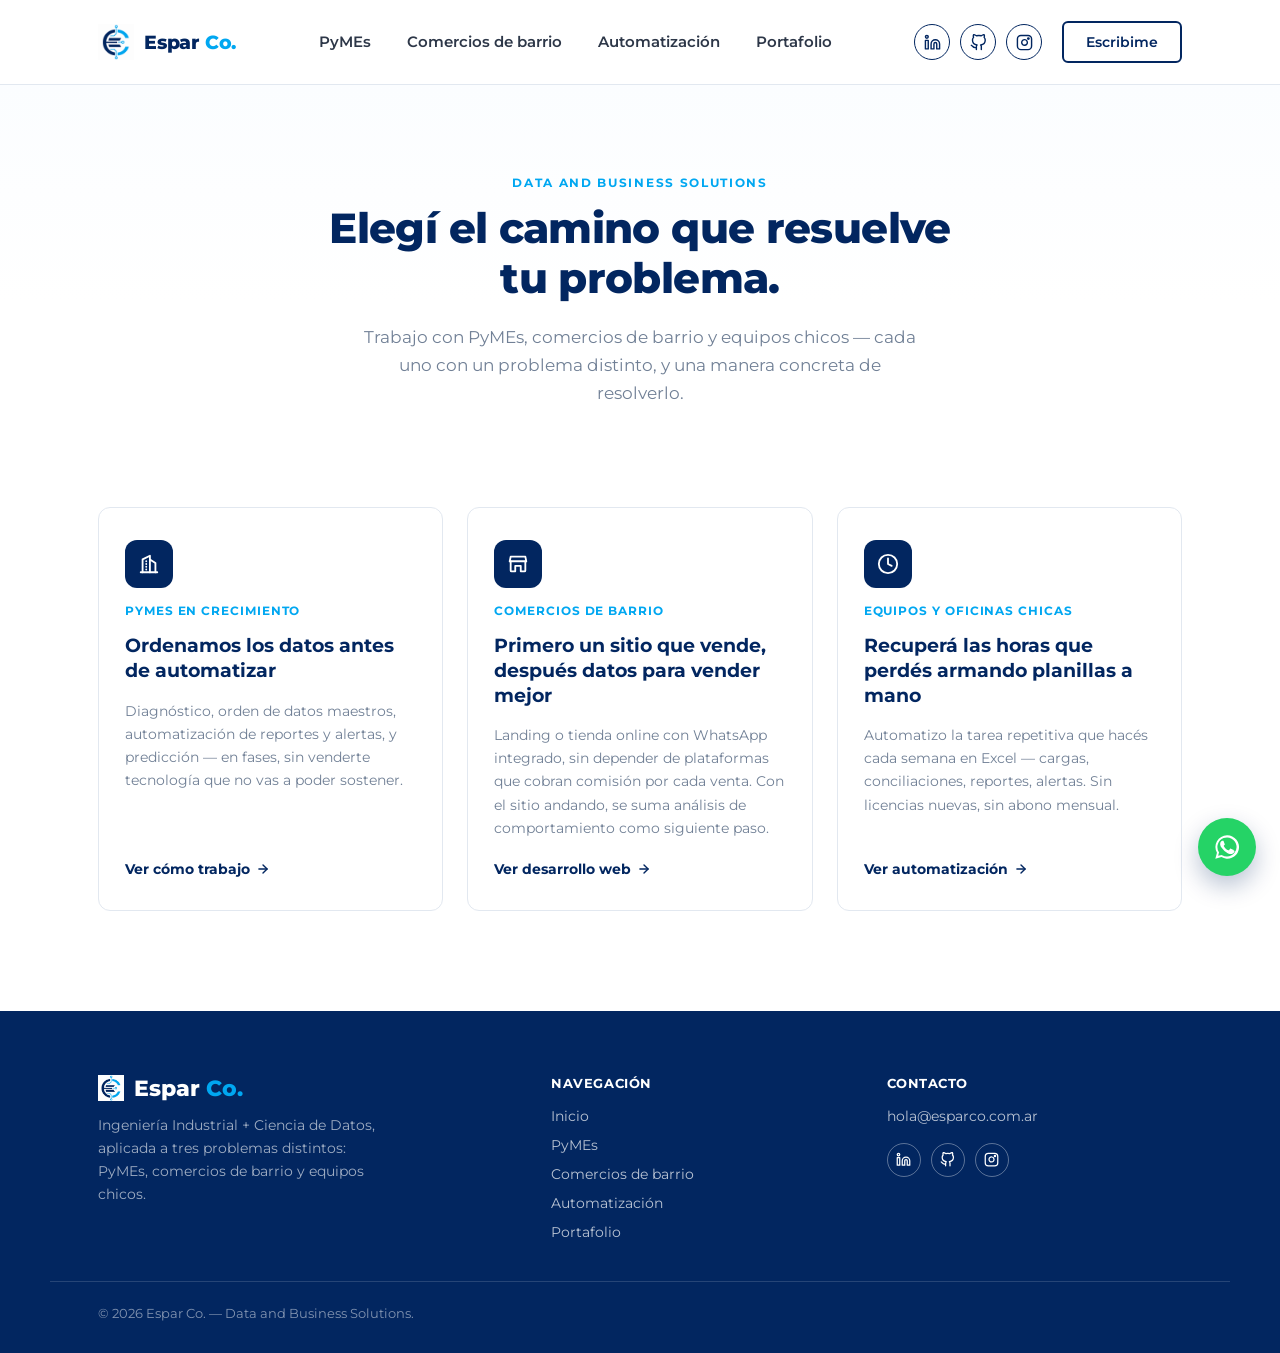
==== commit e5dd3f8f: "Add files via upload" ====
--- a/index.html
+++ b/index.html
@@ -3,14 +3,31 @@
 <head>
 <meta charset="utf-8">
 <meta name="viewport" content="width=device-width, initial-scale=1">
-<title>Espar Co. — Ordenamos los datos de tu PyME antes de automatizar</title>
-<meta name="description" content="Espar Co.: consultoría de datos para PyMEs argentinas. Ingeniería Industrial + Ciencia de Datos para pasar de Excel disperso y papel a información confiable, en fases — sin venderte tecnología que no vas a poder sostener.">
+<title>Espar Co. — Data and Business Solutions</title>
+<meta name="description" content="Espar Co.: ordeno datos y automatizo procesos para PyMEs, doy presencia digital a comercios de barrio, y automatizo tareas repetitivas para equipos y oficinas chicas.">
 
 <link rel="icon" type="image/png" href="assets/img/favicon.png">
 <link rel="preconnect" href="https://fonts.googleapis.com">
 <link rel="preconnect" href="https://fonts.gstatic.com" crossorigin>
 <link href="https://fonts.googleapis.com/css2?family=Montserrat:wght@400;500;600;700;800&display=swap" rel="stylesheet">
 <link rel="stylesheet" href="assets/css/style.css">
+<style>
+.hero-hub { padding: 90px 0 40px; background: linear-gradient(180deg, #FBFDFF 0%, #FFFFFF 60%); text-align: center; }
+.hero-hub .container { max-width: 720px; }
+.hero-hub .eyebrow { display: block; margin-bottom: 14px; }
+.hero-hub h1 { font-size: 42px; line-height: 1.18; font-weight: 800; color: var(--navy); margin: 0 0 20px; letter-spacing: -.015em; }
+.hero-hub p.lede { font-size: 17px; line-height: 1.65; color: var(--gray); margin: 0 auto; max-width: 560px; }
+.section-paths { padding: 60px 0 100px; }
+.path-grid { display: grid; grid-template-columns: repeat(3, minmax(0, 1fr)); gap: 24px; }
+.path-card { padding: 32px 26px; display: flex; flex-direction: column; gap: 16px; text-decoration: none; }
+.path-card .badge-icon { width: 48px; height: 48px; border-radius: 12px; }
+.path-card .path-eyebrow { font-size: 11.5px; font-weight: 700; letter-spacing: .08em; text-transform: uppercase; color: var(--cyan); }
+.path-card h3 { font-size: 19px; font-weight: 700; color: var(--navy); margin: 0; line-height: 1.3; }
+.path-card p { font-size: 14px; color: var(--gray); line-height: 1.65; margin: 0; flex-grow: 1; }
+.path-card .path-cta { font-size: 14px; font-weight: 700; color: var(--navy); display: inline-flex; align-items: center; gap: 6px; margin-top: 4px; }
+.path-card:hover .path-cta { color: var(--cyan); }
+@media (max-width: 1080px) { .path-grid { grid-template-columns: 1fr; } }
+</style>
 </head>
 <body id="top">
 
@@ -23,11 +40,10 @@
     </a>
 
     <nav class="main-nav" aria-label="Navegación principal">
-      <a class="nav-link" href="#servicios">Servicios</a>
-      <a class="nav-link" href="#desarrollo-web">Desarrollo Web</a>
-      <a class="nav-link" href="#portafolio">Portafolio</a>
-      <a class="nav-link" href="#sobre-mi">Sobre mí</a>
-      <a class="nav-link" href="#contacto">Contacto</a>
+      <a class="nav-link" href="pymes/">PyMEs</a>
+      <a class="nav-link" href="comercios/">Comercios de barrio</a>
+      <a class="nav-link" href="automatizaciones/">Automatización</a>
+      <a class="nav-link" href="proyectos/">Portafolio</a>
     </nav>
 
     <div class="header-actions">
@@ -42,7 +58,7 @@
           <svg viewBox="0 0 24 24" fill="none" stroke="currentColor" stroke-width="2" stroke-linecap="round" stroke-linejoin="round"><rect x="2" y="2" width="20" height="20" rx="5" ry="5"></rect><path d="M16 11.37A4 4 0 1 1 12.63 8 4 4 0 0 1 16 11.37z"></path><circle cx="17.5" cy="6.5" r="1"></circle></svg>
         </a>
       </div>
-      <a class="btn-outline btn-sm" href="#contacto">Diagnóstico gratis</a>
+      <a class="btn-outline btn-sm" href="#contacto">Escribime</a>
       <button class="nav-toggle" type="button" aria-label="Abrir menú" aria-expanded="false">
         <svg width="20" height="20" viewBox="0 0 24 24" fill="none" stroke="currentColor" stroke-width="2.2" stroke-linecap="round" stroke-linejoin="round"><line x1="3" y1="6" x2="21" y2="6"></line><line x1="3" y1="12" x2="21" y2="12"></line><line x1="3" y1="18" x2="21" y2="18"></line></svg>
       </button>
@@ -52,501 +68,63 @@
 
 <main>
 
-  <!-- ===== HERO ===== -->
-  <section class="hero">
+  <!-- ===== HERO DEL HUB ===== -->
+  <section class="hero-hub">
     <div class="container">
-
-      <div>
-        <div class="eyebrow">Datos antes que dashboards</div>
-        <h1>Automatizá tus procesos. Aclará tus decisiones.</h1>
-        <p class="lede">
-          Diagnostico tus datos, los ordeno y recién ahí te armo el dashboard o la automatización — sin venderte
-          tecnología que no vas a poder sostener. Aplicamos la misma lógica que se usa en multinacionales, ajustada al tamaño real de tu PyME. El resultado: decisiones con datos reales.
-        </p>
-        <div class="hero-ctas">
-          <a class="btn-primary" href="#contacto">
-            Pedí tu diagnóstico gratuito
-            <svg width="16" height="16" viewBox="0 0 24 24" fill="none" stroke="currentColor" stroke-width="2.4" stroke-linecap="round" stroke-linejoin="round"><line x1="5" y1="12" x2="19" y2="12"></line><polyline points="12 5 19 12 12 19"></polyline></svg>
-          </a>
-          <a class="btn-outline" href="#portafolio">Ver casos</a>
-        </div>
-        <div class="hero-byline">
-          <a href="#sobre-mi"><span class="avatar-badge">AEC</span></a>
-          <div class="hero-byline-text">
-            <a href="#sobre-mi"><strong>Ariana España Cotrone</strong></a><br> · Ingeniera Industrial, Founder @ Espar Co.
-          </div>
-        </div>
-      </div>
-
-      <!-- Panel único: de datos dispersos a un tablero ordenado, con la ruta de fases al pie -->
-      <div class="hero-panel">
-        <div class="hero-panel-figure">
-          <svg viewBox="0 0 480 320" xmlns="http://www.w3.org/2000/svg" role="img" aria-label="De datos dispersos a un flujo de datos ordenado">
-
-            <!-- Izquierda: datos dispersos (papeles/planillas sueltas, torcidas) -->
-            <g opacity="0.9">
-              <rect x="34" y="60" width="70" height="52" rx="4" fill="#FFFFFF" stroke="#CBD5E0" stroke-width="2" transform="rotate(-8 69 86)"></rect>
-              <rect x="40" y="66" width="58" height="6" fill="#E2E8F0" transform="rotate(-8 69 86)"></rect>
-              <rect x="40" y="78" width="40" height="6" fill="#E2E8F0" transform="rotate(-8 69 86)"></rect>
-
-              <rect x="70" y="130" width="70" height="52" rx="4" fill="#FFFFFF" stroke="#CBD5E0" stroke-width="2" transform="rotate(6 105 156)"></rect>
-              <rect x="76" y="140" width="58" height="6" fill="#E2E8F0" transform="rotate(6 105 156)"></rect>
-              <rect x="76" y="152" width="30" height="6" fill="#E2E8F0" transform="rotate(6 105 156)"></rect>
-
-              <rect x="24" y="200" width="70" height="52" rx="4" fill="#FFFFFF" stroke="#CBD5E0" stroke-width="2" transform="rotate(-4 59 226)"></rect>
-              <rect x="30" y="210" width="58" height="6" fill="#E2E8F0" transform="rotate(-4 59 226)"></rect>
-              <rect x="30" y="222" width="44" height="6" fill="#E2E8F0" transform="rotate(-4 59 226)"></rect>
-            </g>
-
-            <!-- Flecha central -->
-            <path d="M158 160 H 230" stroke="#00A7F1" stroke-width="3" stroke-dasharray="6 6"></path>
-            <path d="M222 150 L 236 160 L 222 170" fill="none" stroke="#00A7F1" stroke-width="3" stroke-linecap="round" stroke-linejoin="round"></path>
-
-            <!-- Derecha: circuito ordenado que termina en un tablero -->
-            <g stroke="#022660" stroke-width="3" fill="none" stroke-linecap="round">
-              <path d="M256 100 H 300 V 140"></path>
-              <path d="M256 160 H 320"></path>
-              <path d="M256 220 H 300 V 180"></path>
-            </g>
-            <circle cx="256" cy="100" r="5" fill="#00A7F1"></circle>
-            <circle cx="256" cy="160" r="5" fill="#00A7F1"></circle>
-            <circle cx="256" cy="220" r="5" fill="#00A7F1"></circle>
-            <circle cx="300" cy="140" r="4" fill="#022660"></circle>
-            <circle cx="300" cy="180" r="4" fill="#022660"></circle>
-
-            <!-- Tablero final -->
-            <rect x="320" y="90" width="126" height="140" rx="10" fill="#FFFFFF" stroke="#022660" stroke-width="2.5"></rect>
-            <rect x="336" y="150" width="14" height="60" rx="2" fill="#BEE8FB"></rect>
-            <rect x="358" y="130" width="14" height="80" rx="2" fill="#00A7F1"></rect>
-            <rect x="380" y="110" width="14" height="100" rx="2" fill="#022660"></rect>
-            <rect x="402" y="140" width="14" height="70" rx="2" fill="#00A7F1"></rect>
-            <circle cx="424" cy="112" r="7" fill="#022660"></circle>
-            <rect x="336" y="106" width="76" height="6" rx="3" fill="#E2E8F0"></rect>
-          </svg>
-        </div>
-        <div class="hero-panel-strip">
-          <span class="is-current">Diagnóstico</span>
-          <span class="sep">→</span>
-          <span>Orden de datos</span>
-          <span class="sep">→</span>
-          <span>Automatización</span>
-          <span class="sep">→</span>
-          <span>Predicción</span>
-        </div>
-      </div>
-
+      <span class="eyebrow">Data and Business Solutions</span>
+      <h1>Elegí el camino que resuelve tu problema.</h1>
+      <p class="lede">
+        Trabajo con PyMEs, comercios de barrio y equipos chicos — cada uno con un problema distinto,
+        y una manera concreta de resolverlo.
+      </p>
     </div>
   </section>
 
-  <!-- ===== SERVICIOS — escalera de madurez de datos ===== -->
-  <section class="section-services" id="servicios">
+  <!-- ===== LOS TRES CAMINOS ===== -->
+  <section class="section-paths">
     <div class="container">
-      <div class="section-top">
-        <div class="eyebrow" style="margin-bottom:14px;">Cómo trabajo</div>
-        <h2 class="section-heading">Primero orden. Después, automatización.</h2>
-        <p>
-          Cuatro fases, cada una con un entregable concreto. Se avanza a la siguiente recién cuando la
-          anterior ya está funcionando.
-        </p>
-      </div>
+      <div class="path-grid">
 
-      <div class="phase-grid">
-        <article class="card phase-card">
-          <div class="phase-num">Fase 0</div>
-          <h3>Diagnóstico de madurez de datos</h3>
-          <p>Relevamiento de una semana: qué datos existen hoy, dónde viven, quién los controla, y qué te está costando no tenerlos ordenados.</p>
-          <div class="phase-deliverable">Informe + checklist</div>
-        </article>
-        <article class="card phase-card">
-          <div class="phase-num">Fase 1</div>
-          <h3>Orden de datos maestros</h3>
-          <p>Lista de materiales, codificación de productos e insumos, base de clientes y proveedores unificada — la base de la que depende todo lo demás.</p>
-          <div class="phase-deliverable">Base de datos maestra documentada</div>
-        </article>
-        <article class="card phase-card">
-          <div class="phase-num">Fase 2</div>
-          <h3>Automatización de reportes y alertas</h3>
-          <p>Tableros de stock, ventas y producción con alertas automáticas — se acabó armar el reporte a mano el último día del mes.</p>
-          <div class="phase-deliverable">Tablero funcionando</div>
-        </article>
-        <article class="card phase-card">
-          <div class="phase-num">Fase 3</div>
-          <h3>Optimización y predicción</h3>
-          <p>Forecasting de demanda, punto de pedido dinámico y modelos de ciencia de datos aplicados — recién cuando las fases anteriores ya están sólidas.</p>
-          <div class="phase-deliverable">Modelo + capacitación al equipo</div>
-        </article>
-      </div>
-
-      <div class="services-note">
-        <strong>¿Por qué en fases?</strong> Automatizar sin datos ordenados es la causa más común de que estos proyectos no den resultado. Por eso cada fase se entrega y se valida antes de avanzar a la siguiente.
-      </div>
-    </div>
-  </section>
-
-  <!-- ===== DESARROLLO WEB PARA COMERCIOS — línea secundaria ===== -->
-  <section class="section-webdev" id="desarrollo-web">
-    <div class="container">
-      <div class="section-top">
-        <div class="eyebrow" style="margin-bottom:14px;">Otra pata de Espar Co.</div>
-        <h2 class="section-heading">Para comercios de barrio: primero un sitio que vende, después datos para vender mejor.</h2>
-        <p>
-          Muchos comercios minoristas todavía no cuentan con presencia digital, lo que inpide esten al tanto de sus métricas y movimientos y deban guiarse solo por intuición. Antes de hablar de análisis de datos 
-          hay que resolver su presencia digital de forma simple y accesible, y una vez que el comercio está online, esa misma navegación y esas mismas ventas quedan disponibles como insumo para el siguiente paso.
-        </p>
-      </div>
-
-      <div class="phase-grid phase-grid-2">
-        <article class="card phase-card">
-          <div class="phase-num">Etapa 1</div>
-          <h3>Sitio web o tienda online</h3>
-          <p>Landing institucional o e-commerce simple, con integración a WhatsApp para cerrar consultas y ventas — sin depender de plataformas que cobran comisión por cada operación.</p>
-          <div class="phase-deliverable">Sitio publicado + dominio propio</div>
-        </article>
-        <article class="card phase-card">
-          <div class="phase-num">Etapa 2 · a futuro</div>
-          <h3>Análisis de datos del comercio</h3>
-          <p>Con el sitio ya funcionando, se puede medir de dónde vienen los clientes, qué se busca más y armar reportes simples.</p>
-          <div class="phase-deliverable">Reporte de comportamiento de clientes</div>
-        </article>
-      </div>
-
-      <div class="services-note">
-        <strong>Proyecto insignia:</strong> se está desarrollando "Compra en tu Barrio", un directorio digital de comercios locales, para presentarlo a las Cámaras de Comercio — pensado como puerta de entrada a este servicio para varios comercios de la zona a la vez.
-      </div>
-    </div>
-  </section>
-
-  <!-- ===== PORTAFOLIO PREVIEW ===== -->
-  <section class="section-portfolio" id="portafolio">
-    <div class="container">
-      <div class="section-top">
-        <div>
-          <div class="eyebrow" style="margin-bottom:14px;">Portafolio</div>
-          <h2 class="section-heading">Proyectos con rigor técnico y foco en el problema real</h2>
-        </div>
-        <p>Casos de industria y demos propias, pensados para mostrar cómo se aplica cada fase en la práctica.</p>
-      </div>
-
-      <div class="project-grid">
-
-        <!-- Card destacada: reemplazar por tu primer caso PyME real en cuanto lo tengas.
-             Ver recomendaciones de proyectos a construir en consultoria/proyectos-de-portafolio.md 
-        <article class="card project-card is-placeholder">
-          <div class="badge-icon">
-            <svg width="22" height="22" viewBox="0 0 24 24" fill="none" stroke="currentColor" stroke-width="2" stroke-linecap="round" stroke-linejoin="round"><path d="M12 20h9"></path><path d="M16.5 3.5a2.12 2.12 0 0 1 3 3L7 19l-4 1 1-4Z"></path></svg>
-          </div>
-          <div><span class="pill pill-todo">Próximamente</span></div>
-          <h3>Tu primer caso PyME va acá</h3>
-          <p class="client">Ej: metalúrgica, alimenticia, textil o logística — 10 a 80 empleados</p>
-          <p class="desc">
-            Reemplazá esta tarjeta por tu primer caso de Fase 0-2: de datos dispersos en Excel a una
-            base ordenada y un tablero con alertas. Es la prueba social más persuasiva para tu cliente ideal
-            — más que cualquier caso corporativo grande.
-          </p>
-          <div class="tools">
-            <span class="pill pill-tool">Fase 0-1</span>
-            <span class="pill pill-tool">Fase 2</span>
-          </div>
-        </article> -->
-
-        <!-- Card 1: Tenaris -->
-        <article class="card project-card" data-industry="Corporativo" data-tools="Power BI,Excel">
+        <a class="card path-card" href="pymes/">
           <div class="badge-icon">
             <svg width="22" height="22" viewBox="0 0 24 24" fill="none" stroke="currentColor" stroke-width="2" stroke-linecap="round" stroke-linejoin="round"><path d="M3 21h18"></path><path d="M5 21V7l8-4v18"></path><path d="M19 21V11l-6-4"></path><path d="M9 9v.01"></path><path d="M9 12v.01"></path><path d="M9 15v.01"></path><path d="M9 18v.01"></path></svg>
           </div>
-          <div><span class="pill pill-industry">Corporativo</span></div>
-          <h3>De planillas manuales a un tablero que se actualiza solo</h3>
-          <p class="client">Tenaris — programa de capacitación corporativa</p>
-          <p class="desc">
-            Mismo problema que tiene cualquier PyME, a otra escala: un proceso que se gestionaba a mano
-            en planillas sueltas, sin nadie con una vista completa. Fué pasado a una base de datos ordenada
-            con un tablero interactivo y alertas automáticas — Fase 1 y 2 aplicadas a +700 personas en 30+ países.
-          </p>
-          <div class="tools">
-            <span class="pill pill-tool">Power BI</span>
-            <span class="pill pill-tool">Excel</span>
-            <span class="pill pill-tool">Power Automate</span>
-          </div>
-          <a class="case-link" href="proyectos/#tenaris">
-            Ver caso
+          <div class="path-eyebrow">PyMEs en crecimiento</div>
+          <h3>Ordenamos los datos antes de automatizar</h3>
+          <p>Diagnóstico, orden de datos maestros, automatización de reportes y alertas, y predicción — en fases, sin venderte tecnología que no vas a poder sostener.</p>
+          <span class="path-cta">
+            Ver cómo trabajo
             <svg width="14" height="14" viewBox="0 0 24 24" fill="none" stroke="currentColor" stroke-width="2.4" stroke-linecap="round" stroke-linejoin="round"><line x1="5" y1="12" x2="19" y2="12"></line><polyline points="12 5 19 12 12 19"></polyline></svg>
-          </a>
-        </article>
+          </span>
+        </a>
 
-        <!-- Card 2: SistDeRec -->
-        <article class="card project-card" data-industry="Educación" data-tools="Python,Machine Learning">
-          <div class="badge-icon">
-            <svg width="22" height="22" viewBox="0 0 24 24" fill="none" stroke="currentColor" stroke-width="2" stroke-linecap="round" stroke-linejoin="round"><path d="M4 19.5A2.5 2.5 0 0 1 6.5 17H20"></path><path d="M6.5 2H20v20H6.5A2.5 2.5 0 0 1 4 19.5v-15A2.5 2.5 0 0 1 6.5 2z"></path></svg>
-          </div>
-          <div><span class="pill pill-industry">Académico — Fase 3</span></div>
-          <h3>Sistema de predicción en base a datos históricos </h3>
-          <p class="client">ITBA — Especialización en Ciencia de Datos</p>
-          <p class="desc">
-            Sistema de recomendación de dos etapas (generación de candidatos desde 4 fuentes + reranking con CatBoostRanker sobre 23 features) 
-            desarrollado para una competencia de la Maestría en Ciencia de Datos del ITBA. Arquitectura pensada para el mismo tipo de problema que 
-            un sistema de scoring o de predicción de abandono de clientes en un contexto de negocio.
-          </p>
-          <div class="tools">
-            <span class="pill pill-tool">Python</span>
-            <span class="pill pill-tool">Machine Learning</span>
-            <span class="pill pill-tool">CatBoost</span>
-          </div>
-          <a class="case-link" href="https://github.com/arianacotrone/SistDeRec" target="_blank" rel="noopener">
-            Ver repositorio
-            <svg width="14" height="14" viewBox="0 0 24 24" fill="none" stroke="currentColor" stroke-width="2.4" stroke-linecap="round" stroke-linejoin="round"><line x1="5" y1="12" x2="19" y2="12"></line><polyline points="12 5 19 12 12 19"></polyline></svg>
-          </a>
-        </article>
-
-        <!-- Card 3: cortes-enre -->
-        <article class="card project-card" data-industry="Energía" data-tools="Python,Web Scraping">
-          <div class="badge-icon">
-            <svg width="22" height="22" viewBox="0 0 24 24" fill="none" stroke="currentColor" stroke-width="2" stroke-linecap="round" stroke-linejoin="round"><polygon points="13 2 3 14 12 14 11 22 21 10 12 10 13 2"></polygon></svg>
-          </div>
-          <div><span class="pill pill-demo">Demo propia — Fase 2</span></div>
-          <h3>Un reporte que antes se miraba a mano, ahora se arma solo</h3>
-          <p class="client">Proyecto propio — monitoreo de cortes de energía (AMBA)</p>
-          <p class="desc">
-            Antes había que entrar al mapa del ENRE y revisarlo manualmente. Armé un proceso que lo hace
-            solo cada 2 horas, sin que nadie tenga que acordarse — el mismo tipo de automatización que se le
-            puede construir a una PyME para que deje de revisar información a mano todos los días, lo que posteriormente ayuda a identificar tendencias y
-            hacer predicciones.
-          </p>
-          <div class="tools">
-            <span class="pill pill-tool">Python</span>
-            <span class="pill pill-tool">Web Scraping</span>
-            <span class="pill pill-tool">GitHub Actions</span>
-          </div>
-          <a class="case-link" href="proyectos/#cortes-enre">
-            Ver caso
-            <svg width="14" height="14" viewBox="0 0 24 24" fill="none" stroke="currentColor" stroke-width="2.4" stroke-linecap="round" stroke-linejoin="round"><line x1="5" y1="12" x2="19" y2="12"></line><polyline points="12 5 19 12 12 19"></polyline></svg>
-          </a>
-        </article>
-
-        <!-- Card 4: Faryco (desarrollo web — comercio) -->
-        <article class="card project-card" data-industry="Comercio" data-tools="Desarrollo Web,E-commerce">
-          <div class="badge-icon">
-            <svg width="22" height="22" viewBox="0 0 24 24" fill="none" stroke="currentColor" stroke-width="2" stroke-linecap="round" stroke-linejoin="round"><circle cx="9" cy="21" r="1"></circle><circle cx="20" cy="21" r="1"></circle><path d="M1 1h4l2.68 13.39a2 2 0 0 0 2 1.61h9.72a2 2 0 0 0 2-1.61L23 6H6"></path></svg>
-          </div>
-          <div><span class="pill pill-industry">Comercio</span></div>
-          <div><span class="pill pill-todo">En desarrollo</span></div>
-          <h3>De liquidar un local físico a vender el mismo stock, 100% online</h3>
-          <p class="client">Farenheite Calzada — e-commerce de liquidación (Almirante Brown)</p>
-          <p class="desc">
-            "Cerramos el local, no la relación": tienda online con catálogo, carrito y talles para vender el stock
-            remanente tras el cierre del local a la calle, con envío gratis en la zona y cierre de venta por WhatsApp.
-          </p>
-          <div class="tools">
-            <span class="pill pill-tool">Desarrollo Web</span>
-            <span class="pill pill-tool">E-commerce</span>
-            <span class="pill pill-tool">WhatsApp</span>
-          </div>
-          <a class="case-link" href="https://faryco.com.ar" target="_blank" rel="noopener">
-            Ver sitio
-            <svg width="14" height="14" viewBox="0 0 24 24" fill="none" stroke="currentColor" stroke-width="2.4" stroke-linecap="round" stroke-linejoin="round"><line x1="5" y1="12" x2="19" y2="12"></line><polyline points="12 5 19 12 12 19"></polyline></svg>
-          </a>
-        </article>
-
-        <!-- Card 5: España Cotrone (desarrollo web — servicios profesionales) -->
-        <article class="card project-card" data-industry="Servicios profesionales" data-tools="Desarrollo Web">
-          <div class="badge-icon">
-            <svg width="22" height="22" viewBox="0 0 24 24" fill="none" stroke="currentColor" stroke-width="2" stroke-linecap="round" stroke-linejoin="round"><path d="M12 3v18"></path><path d="M5 8l-3 6a4 4 0 0 0 8 0z"></path><path d="M19 8l-3 6a4 4 0 0 0 8 0z"></path><path d="M5 8h14"></path><path d="M8 21h8"></path></svg>
-          </div>
-          <div><span class="pill pill-industry">Servicios profesionales</span></div>
-          <div><span class="pill pill-todo">En desarrollo</span></div>
-          <h3>Presencia digital para un estudio jurídico con más de 30 años de trayectoria</h3>
-          <p class="client">Estudio Jurídico España Cotrone — derecho penal y tránsito</p>
-          <p class="desc">
-            Sitio institucional con landing especializada para captar casos de infracciones de tránsito, formulario
-            de contacto por WhatsApp y atribución de canal de origen para medir de dónde llegan las consultas.
-          </p>
-          <div class="tools">
-            <span class="pill pill-tool">Desarrollo Web</span>
-            <span class="pill pill-tool">SEO</span>
-            <span class="pill pill-tool">WhatsApp</span>
-          </div>
-          <a class="case-link" href="https://espanacotrone.com.ar" target="_blank" rel="noopener">
-            Ver sitio
-            <svg width="14" height="14" viewBox="0 0 24 24" fill="none" stroke="currentColor" stroke-width="2.4" stroke-linecap="round" stroke-linejoin="round"><line x1="5" y1="12" x2="19" y2="12"></line><polyline points="12 5 19 12 12 19"></polyline></svg>
-          </a>
-        </article>
-
-        <!-- Card 6: Compra en tu Barrio (en desarrollo) -->
-        <article class="card project-card is-placeholder" data-industry="Comercio" data-tools="Desarrollo Web">
+        <a class="card path-card" href="comercios/">
           <div class="badge-icon">
             <svg width="22" height="22" viewBox="0 0 24 24" fill="none" stroke="currentColor" stroke-width="2" stroke-linecap="round" stroke-linejoin="round"><path d="M3 9l1-5h16l1 5"></path><path d="M4 9v10a1 1 0 0 0 1 1h4v-6h6v6h4a1 1 0 0 0 1-1V9"></path><path d="M3 9h18"></path></svg>
           </div>
-          <div><span class="pill pill-todo">En desarrollo</span></div>
-          <h3>Un directorio digital para el comercio de barrio</h3>
-          <p class="client">Proyecto propio — propuesta para la Cámara de Comercio de Rafael Calzada</p>
-          <p class="desc">
-            Plataforma para que los comercios de la zona tengan presencia online y sean más fáciles de encontrar,
-            pensada como puerta de entrada: una vez que un comercio está online, se le puede sumar análisis de
-            datos de sus propios clientes.
-          </p>
-          <div class="tools">
-            <span class="pill pill-tool">Desarrollo Web</span>
+          <div class="path-eyebrow">Comercios de barrio</div>
+          <h3>Primero un sitio que vende, después datos para vender mejor</h3>
+          <p>Landing o tienda online con WhatsApp integrado, sin depender de plataformas que cobran comisión por cada venta. Con el sitio andando, se suma análisis de comportamiento como siguiente paso.</p>
+          <span class="path-cta">
+            Ver desarrollo web
+            <svg width="14" height="14" viewBox="0 0 24 24" fill="none" stroke="currentColor" stroke-width="2.4" stroke-linecap="round" stroke-linejoin="round"><line x1="5" y1="12" x2="19" y2="12"></line><polyline points="12 5 19 12 12 19"></polyline></svg>
+          </span>
+        </a>
+
+        <a class="card path-card" href="automatizaciones/">
+          <div class="badge-icon">
+            <svg width="22" height="22" viewBox="0 0 24 24" fill="none" stroke="currentColor" stroke-width="2" stroke-linecap="round" stroke-linejoin="round"><circle cx="12" cy="12" r="10"></circle><polyline points="12 6 12 12 16 14"></polyline></svg>
           </div>
-        </article>
+          <div class="path-eyebrow">Equipos y oficinas chicas</div>
+          <h3>Recuperá las horas que perdés armando planillas a mano</h3>
+          <p>Automatizo la tarea repetitiva que hacés cada semana en Excel — cargas, conciliaciones, reportes, alertas. Sin licencias nuevas, sin abono mensual.</p>
+          <span class="path-cta">
+            Ver automatización
+            <svg width="14" height="14" viewBox="0 0 24 24" fill="none" stroke="currentColor" stroke-width="2.4" stroke-linecap="round" stroke-linejoin="round"><line x1="5" y1="12" x2="19" y2="12"></line><polyline points="12 5 19 12 12 19"></polyline></svg>
+          </span>
+        </a>
 
       </div>
-
-      <div class="portfolio-cta">
-        <a class="btn-primary" href="proyectos/">
-          Ver todos los proyectos
-          <svg width="16" height="16" viewBox="0 0 24 24" fill="none" stroke="currentColor" stroke-width="2.4" stroke-linecap="round" stroke-linejoin="round"><line x1="5" y1="12" x2="19" y2="12"></line><polyline points="12 5 19 12 12 19"></polyline></svg>
-        </a>
-      </div>
-    </div>
-  </section>
-
-  <!-- ===== SOBRE MÍ ===== -->
-  <section class="section-about" id="sobre-mi">
-    <div class="container">
-
-      <div class="founder-card-wrap">
-        <div class="founder-card-accent"></div>
-        <div class="founder-card">
-          <!-- Sin foto a propósito: monograma + patrón de circuito, mismo lenguaje visual del isotipo -->
-          <svg class="founder-card-pattern" viewBox="0 0 340 400" xmlns="http://www.w3.org/2000/svg" aria-hidden="true">
-            <g stroke="#FFFFFF" stroke-width="2" fill="none" stroke-linecap="round">
-              <path d="M20 60 H110 V130"></path>
-              <path d="M20 130 H80"></path>
-              <path d="M20 200 H130 V260"></path>
-              <path d="M230 40 V110 H300"></path>
-              <path d="M260 150 V240 H310"></path>
-              <path d="M210 300 H290 V360"></path>
-              <path d="M50 320 H140"></path>
-            </g>
-            <g fill="#FFFFFF">
-              <circle cx="20" cy="60" r="4"></circle>
-              <circle cx="110" cy="60" r="4"></circle>
-              <circle cx="20" cy="130" r="4"></circle>
-              <circle cx="20" cy="200" r="4"></circle>
-              <circle cx="130" cy="200" r="4"></circle>
-              <circle cx="230" cy="40" r="4"></circle>
-              <circle cx="300" cy="110" r="4"></circle>
-              <circle cx="260" cy="150" r="4"></circle>
-              <circle cx="310" cy="240" r="4"></circle>
-              <circle cx="210" cy="300" r="4"></circle>
-              <circle cx="290" cy="360" r="4"></circle>
-              <circle cx="50" cy="320" r="4"></circle>
-              <circle cx="140" cy="320" r="4"></circle>
-            </g>
-          </svg>
-          <a href="https://www.linkedin.com/in/arianaecotrone/" target="_blank" rel="noopener" aria-label="LinkedIn">
-              <div class="founder-badge">AEC</div>
-          </a>
-          <div class="founder-name-block">
-            <div class="founder-name">Ariana España Cotrone</div>
-            <div class="founder-role">Founder &amp; Data Consultant</div>
-          </div>
-          <div class="founder-divider"></div>
-          <div class="founder-tagline">Data and Business Solutions</div>
-        </div>
-      </div>
-
-      <div>
-        <div class="eyebrow" style="margin-bottom:14px;">Sobre mí</div>
-        <h2 class="section-heading">Del desorden de datos a la eficiencia operativa de tu negocio.</h2>
-        <p class="about-copy">
-          La mayoría de las empresas generan miles de datos al día, pero pocas saben cómo usarlos a su favor. Ahí es donde entro yo.
-          Como Ingeniera Industrial y especialista en Ciencia de Datos, entiendo cómo funciona una organización desde adentro. A lo largo de mi trayectoria —gestionando 
-          información estratégica para más de 700 personas en 30 países en Tenaris y analizando grandes volúmenes de datos en el sector público— comprobé que el verdadero 
-          valor de los datos está en su capacidad de transformar procesos.
-          Hoy pongo ese rigor técnico y estratégico al servicio de las PyMEs, ayudándote a ordenar tu información para que tomes decisiones con claridad y hagas crecer tu empresa.
-        </p>
-
-        <div class="timeline">
-          <div class="timeline-item">
-            <div class="timeline-dot-col"><span class="timeline-dot"></span><span class="timeline-line"></span></div>
-            <div class="timeline-content">
-              <div class="timeline-title">Ingeniería Industrial — UTN</div>
-              <div class="timeline-meta">Formación de base</div>
-            </div>
-          </div>
-          <div class="timeline-item">
-            <div class="timeline-dot-col"><span class="timeline-dot"></span><span class="timeline-line"></span></div>
-            <div class="timeline-content">
-              <div class="timeline-title">Quilmes</div>
-              <div class="timeline-meta">2022</div>
-            </div>
-          </div>
-          <div class="timeline-item">
-            <div class="timeline-dot-col"><span class="timeline-dot"></span><span class="timeline-line"></span></div>
-            <div class="timeline-content">
-              <div class="timeline-title">Tenaris</div>
-              <div class="timeline-meta">2022-2024</div>
-            </div>
-          </div>
-          <div class="timeline-item">
-            <div class="timeline-dot-col"><span class="timeline-dot"></span><span class="timeline-line"></span></div>
-            <div class="timeline-content">
-              <div class="timeline-title">Presidencia de la Nación</div>
-              <div class="timeline-meta">2024-2026 · grandes volúmenes de datos</div>
-            </div>
-          </div>
-          <div class="timeline-item">
-            <div class="timeline-dot-col"><span class="timeline-dot is-last"></span></div>
-            <div class="timeline-content">
-              <div class="timeline-title">Founder — Espar Co.</div>
-              <div class="timeline-meta">Especialización en Ciencia de Datos, ITBA (en curso)</div>
-            </div>
-          </div>
-        </div>
-      </div>
-
-    </div>
-  </section>
-
-  <!-- ===== CONTACTO ===== -->
-  <section class="section-contact" id="contacto">
-    <div class="container contact-grid">
-
-      <div class="contact-intro">
-        <div class="eyebrow" style="margin-bottom:14px;">Contacto</div>
-        <h2 class="section-heading">Contanos qué necesitás resolver</h2>
-        <p class="about-copy" style="max-width:420px;">
-          Completá el formulario y te escribo por WhatsApp para coordinar una primera charla sin cargo.
-        </p>
-      </div>
-
-      <div class="form-card">
-        <div class="form-note">
-          📎 Este formulario arma un mensaje de WhatsApp con los datos que cargues.
-        </div>
-
-        <form id="contacto-form">
-          <div class="field">
-            <label for="nombre">Nombre y apellido</label>
-            <input type="text" id="nombre" name="nombre" placeholder="Tu nombre" required>
-          </div>
-
-          <div class="field">
-            <label for="area">¿Sobre qué querés consultar?</label>
-            <select id="area" name="area" required>
-              <option value="">Seleccioná una opción</option>
-              <option value="No sé bien qué datos tengo ordenados (diagnóstico inicial)">No sé bien qué datos tengo ordenados (diagnóstico inicial)</option>
-              <option value="Tengo todo en Excel o papel y quiero ordenarlo">Tengo todo en Excel o papel y quiero ordenarlo</option>
-              <option value="Quiero automatizar reportes o alertas">Quiero automatizar reportes o alertas</option>
-              <option value="Quiero predecir demanda / optimizar decisiones">Quiero predecir demanda / optimizar decisiones</option>
-              <option value="Otra consulta">Otra consulta</option>
-            </select>
-          </div>
-
-          <div class="field">
-            <label for="detalle">Contanos brevemente tu consulta (opcional)</label>
-            <textarea id="detalle" name="detalle" rows="3" placeholder="Ej: quiero centralizar reportes que hoy armamos a mano en Excel"></textarea>
-          </div>
-
-          <button type="submit" class="btn-primary" style="width:100%;justify-content:center;">
-            Enviar por WhatsApp
-            <svg width="16" height="16" viewBox="0 0 24 24" fill="none" stroke="currentColor" stroke-width="2.4" stroke-linecap="round" stroke-linejoin="round"><line x1="5" y1="12" x2="19" y2="12"></line><polyline points="12 5 19 12 12 19"></polyline></svg>
-          </button>
-
-          <div class="form-disclaimer">Al enviar, se abre WhatsApp con tus datos precargados en el mensaje. La respuesta y el análisis inicial son sin cargo.</div>
-        </form>
-      </div>
-
     </div>
   </section>
 
@@ -556,28 +134,26 @@
 <footer class="site-footer">
   <div class="container footer-grid">
     <div>
-      <a class="footer-brand-link" href="#top" aria-label="Volver arriba">
+      <a class="footer-brand-link" href="/" aria-label="Volver arriba">
         <img src="assets/img/logo-icon.png" alt="" class="footer-brand-icon">
         <span class="footer-brand">Espar <span>Co.</span></span>
       </a>
       <p class="footer-tagline">
-        Ingeniería Industrial + Ciencia de Datos para PyMEs argentinas. Ordenamos los datos antes de
-        automatizar cualquier cosa.
+        Ingeniería Industrial + Ciencia de Datos, aplicada a tres problemas distintos: PyMEs, comercios de barrio y equipos chicos.
       </p>
     </div>
     <div>
       <div class="footer-col-title">Navegación</div>
       <div class="footer-links">
         <a href="/">Inicio</a>
-        <a href="#servicios">Servicios</a>
-        <a href="#desarrollo-web">Desarrollo Web</a>
-        <a href="#sobre-mi">Sobre mí</a>
+        <a href="pymes/">PyMEs</a>
+        <a href="comercios/">Comercios de barrio</a>
+        <a href="automatizaciones/">Automatización</a>
         <a href="proyectos/">Portafolio</a>
       </div>
     </div>
     <div>
       <div class="footer-col-title">Contacto</div>
-      <!-- TODO: confirmá que esta casilla exista (o reemplazala por la que uses) antes de publicar -->
       <p class="footer-contact-email">hola@esparco.com.ar</p>
       <div class="footer-social">
         <a href="https://www.linkedin.com/in/arianaecotrone/" target="_blank" rel="noopener" aria-label="LinkedIn">
@@ -593,12 +169,11 @@
     </div>
   </div>
   <div class="container footer-bottom">
-    <p>© 2026 Espar Co. — Consultoría de datos para PyMEs argentinas.</p>
+    <p>&copy; 2026 Espar Co. — Data and Business Solutions.</p>
   </div>
 </footer>
 
-<!-- TODO: reemplazá el número por tu WhatsApp real (formato 549 + código de área sin 0 + número sin 15) -->
-<a class="fab-whatsapp" href="https://wa.me/5491141889724?text=Hola%2C%20quiero%20hacer%20una%20consulta%20sobre%20servicios%20de%20datos" target="_blank" rel="noopener" aria-label="Escribinos por WhatsApp">
+<a class="fab-whatsapp" href="https://wa.me/5491141889724?text=Hola%2C%20quiero%20saber%20m%C3%A1s%20sobre%20Espar%20Co." target="_blank" rel="noopener" aria-label="Escribinos por WhatsApp">
   <span class="fab-whatsapp-icon-wrap">
     <svg class="fab-whatsapp-icon" viewBox="0 0 24 24" fill="#fff"><path d="M17.5 14.4c-.3-.2-1.8-.9-2.1-1s-.5-.1-.7.1-.8 1-.9 1.2-.3.2-.6.1a7.9 7.9 0 0 1-2.3-1.4 8.6 8.6 0 0 1-1.6-2c-.2-.3 0-.5.1-.6l.4-.5.3-.4a.5.5 0 0 0 0-.5c-.1-.1-.7-1.6-.9-2.2s-.5-.5-.7-.5h-.6a1.1 1.1 0 0 0-.8.4 3.4 3.4 0 0 0-1 2.5 6 6 0 0 0 1.3 3.1 13.6 13.6 0 0 0 5.2 4.6c.7.3 1.3.5 1.7.6a4.1 4.1 0 0 0 1.9.1 3.1 3.1 0 0 0 2-1.4 2.5 2.5 0 0 0 .2-1.4c-.1-.1-.3-.2-.6-.3z"/><path d="M12 2a10 10 0 0 0-8.6 15L2 22l5.2-1.4A10 10 0 1 0 12 2zm0 18.2a8.2 8.2 0 0 1-4.2-1.2l-.3-.2-3.1.8.8-3-.2-.3a8.2 8.2 0 1 1 7 3.9z"/></svg>
   </span>
@@ -606,6 +181,5 @@
 </a>
 
 <script src="assets/js/main.js"></script>
-<script src="assets/js/contacto.js"></script>
 </body>
 </html>
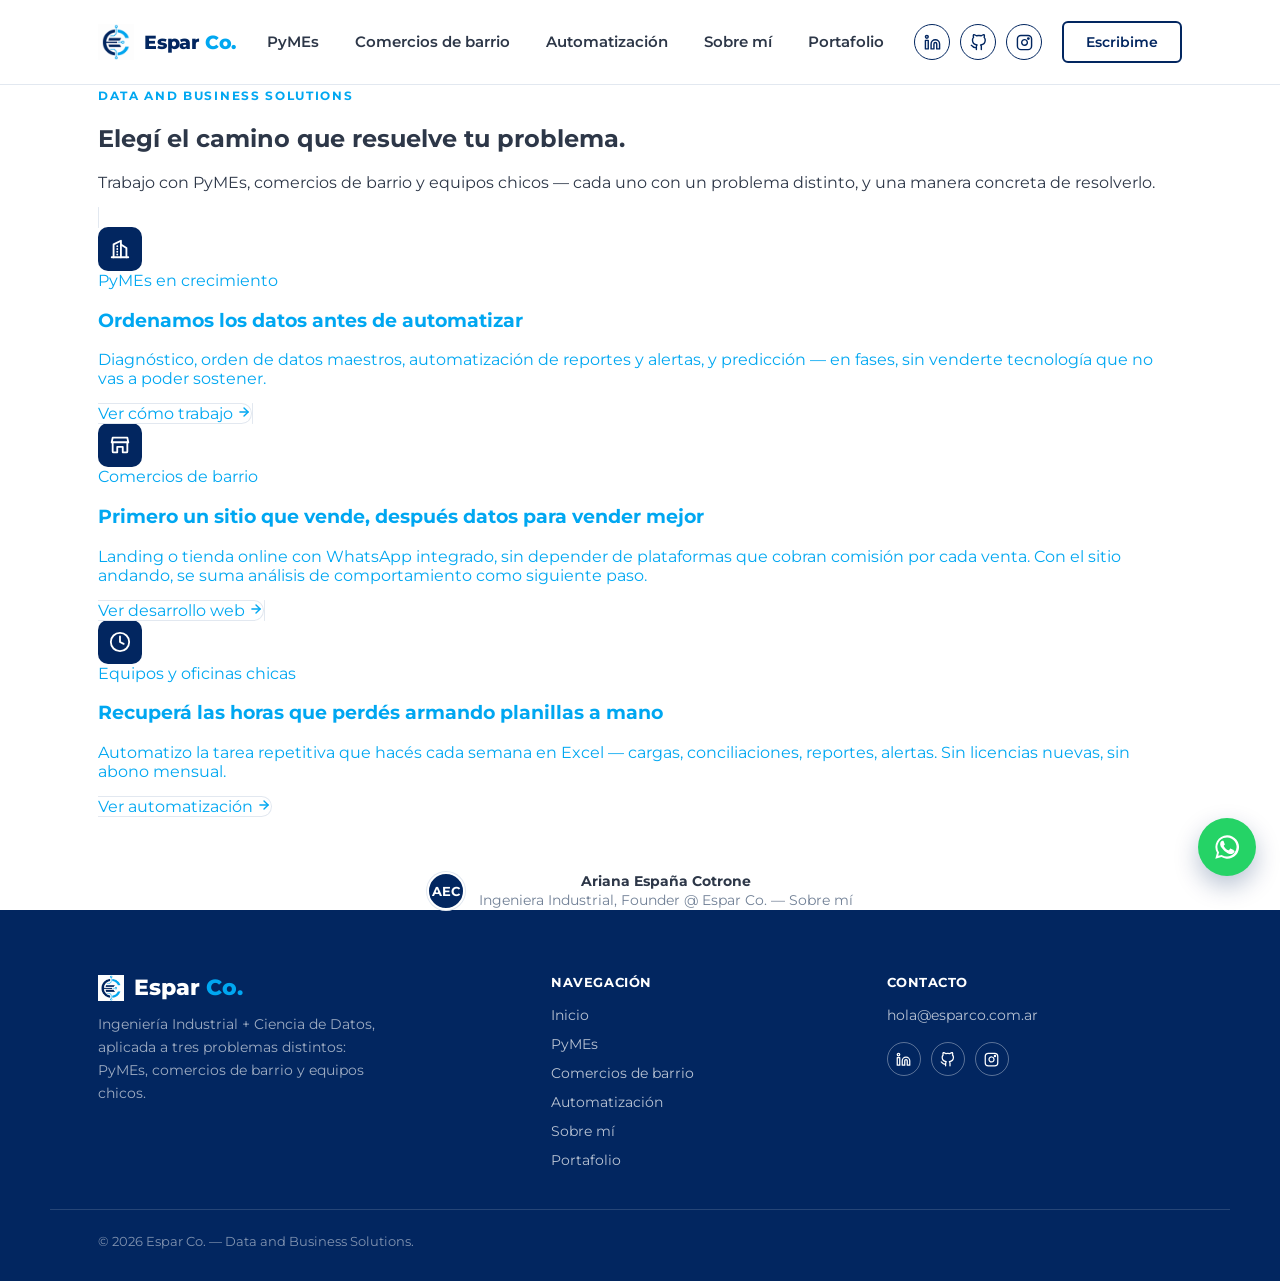
==== commit 8fbbaac1: "Add files via upload" ====
--- a/index.html
+++ b/index.html
@@ -11,27 +11,10 @@
 <link rel="preconnect" href="https://fonts.gstatic.com" crossorigin>
 <link href="https://fonts.googleapis.com/css2?family=Montserrat:wght@400;500;600;700;800&display=swap" rel="stylesheet">
 <link rel="stylesheet" href="assets/css/style.css">
-<style>
-.hero-hub { padding: 90px 0 40px; background: linear-gradient(180deg, #FBFDFF 0%, #FFFFFF 60%); text-align: center; }
-.hero-hub .container { max-width: 720px; }
-.hero-hub .eyebrow { display: block; margin-bottom: 14px; }
-.hero-hub h1 { font-size: 42px; line-height: 1.18; font-weight: 800; color: var(--navy); margin: 0 0 20px; letter-spacing: -.015em; }
-.hero-hub p.lede { font-size: 17px; line-height: 1.65; color: var(--gray); margin: 0 auto; max-width: 560px; }
-.section-paths { padding: 60px 0 100px; }
-.path-grid { display: grid; grid-template-columns: repeat(3, minmax(0, 1fr)); gap: 24px; }
-.path-card { padding: 32px 26px; display: flex; flex-direction: column; gap: 16px; text-decoration: none; }
-.path-card .badge-icon { width: 48px; height: 48px; border-radius: 12px; }
-.path-card .path-eyebrow { font-size: 11.5px; font-weight: 700; letter-spacing: .08em; text-transform: uppercase; color: var(--cyan); }
-.path-card h3 { font-size: 19px; font-weight: 700; color: var(--navy); margin: 0; line-height: 1.3; }
-.path-card p { font-size: 14px; color: var(--gray); line-height: 1.65; margin: 0; flex-grow: 1; }
-.path-card .path-cta { font-size: 14px; font-weight: 700; color: var(--navy); display: inline-flex; align-items: center; gap: 6px; margin-top: 4px; }
-.path-card:hover .path-cta { color: var(--cyan); }
-@media (max-width: 1080px) { .path-grid { grid-template-columns: 1fr; } }
-</style>
+
 </head>
 <body id="top">
 
-<!-- ===== HEADER ===== -->
 <header class="site-header">
   <div class="container">
     <a class="logo-link" href="/" aria-label="Espar Co. — inicio">
@@ -43,6 +26,7 @@
       <a class="nav-link" href="pymes/">PyMEs</a>
       <a class="nav-link" href="comercios/">Comercios de barrio</a>
       <a class="nav-link" href="automatizaciones/">Automatización</a>
+      <a class="nav-link" href="sobre-mi/">Sobre mí</a>
       <a class="nav-link" href="proyectos/">Portafolio</a>
     </nav>
 
@@ -58,7 +42,7 @@
           <svg viewBox="0 0 24 24" fill="none" stroke="currentColor" stroke-width="2" stroke-linecap="round" stroke-linejoin="round"><rect x="2" y="2" width="20" height="20" rx="5" ry="5"></rect><path d="M16 11.37A4 4 0 1 1 12.63 8 4 4 0 0 1 16 11.37z"></path><circle cx="17.5" cy="6.5" r="1"></circle></svg>
         </a>
       </div>
-      <a class="btn-outline btn-sm" href="#contacto">Escribime</a>
+      <a class="btn-outline btn-sm" href="https://wa.me/5491141889724?text=Hola%2C%20quiero%20hacer%20una%20consulta" target="_blank" rel="noopener">Escribime</a>
       <button class="nav-toggle" type="button" aria-label="Abrir menú" aria-expanded="false">
         <svg width="20" height="20" viewBox="0 0 24 24" fill="none" stroke="currentColor" stroke-width="2.2" stroke-linecap="round" stroke-linejoin="round"><line x1="3" y1="6" x2="21" y2="6"></line><line x1="3" y1="12" x2="21" y2="12"></line><line x1="3" y1="18" x2="21" y2="18"></line></svg>
       </button>
@@ -68,7 +52,6 @@
 
 <main>
 
-  <!-- ===== HERO DEL HUB ===== -->
   <section class="hero-hub">
     <div class="container">
       <span class="eyebrow">Data and Business Solutions</span>
@@ -80,7 +63,6 @@
     </div>
   </section>
 
-  <!-- ===== LOS TRES CAMINOS ===== -->
   <section class="section-paths">
     <div class="container">
       <div class="path-grid">
@@ -92,8 +74,7 @@
           <div class="path-eyebrow">PyMEs en crecimiento</div>
           <h3>Ordenamos los datos antes de automatizar</h3>
           <p>Diagnóstico, orden de datos maestros, automatización de reportes y alertas, y predicción — en fases, sin venderte tecnología que no vas a poder sostener.</p>
-          <span class="path-cta">
-            Ver cómo trabajo
+          <span class="path-cta">Ver cómo trabajo
             <svg width="14" height="14" viewBox="0 0 24 24" fill="none" stroke="currentColor" stroke-width="2.4" stroke-linecap="round" stroke-linejoin="round"><line x1="5" y1="12" x2="19" y2="12"></line><polyline points="12 5 19 12 12 19"></polyline></svg>
           </span>
         </a>
@@ -105,8 +86,7 @@
           <div class="path-eyebrow">Comercios de barrio</div>
           <h3>Primero un sitio que vende, después datos para vender mejor</h3>
           <p>Landing o tienda online con WhatsApp integrado, sin depender de plataformas que cobran comisión por cada venta. Con el sitio andando, se suma análisis de comportamiento como siguiente paso.</p>
-          <span class="path-cta">
-            Ver desarrollo web
+          <span class="path-cta">Ver desarrollo web
             <svg width="14" height="14" viewBox="0 0 24 24" fill="none" stroke="currentColor" stroke-width="2.4" stroke-linecap="round" stroke-linejoin="round"><line x1="5" y1="12" x2="19" y2="12"></line><polyline points="12 5 19 12 12 19"></polyline></svg>
           </span>
         </a>
@@ -118,19 +98,24 @@
           <div class="path-eyebrow">Equipos y oficinas chicas</div>
           <h3>Recuperá las horas que perdés armando planillas a mano</h3>
           <p>Automatizo la tarea repetitiva que hacés cada semana en Excel — cargas, conciliaciones, reportes, alertas. Sin licencias nuevas, sin abono mensual.</p>
-          <span class="path-cta">
-            Ver automatización
+          <span class="path-cta">Ver automatización
             <svg width="14" height="14" viewBox="0 0 24 24" fill="none" stroke="currentColor" stroke-width="2.4" stroke-linecap="round" stroke-linejoin="round"><line x1="5" y1="12" x2="19" y2="12"></line><polyline points="12 5 19 12 12 19"></polyline></svg>
           </span>
         </a>
 
+      </div>
+
+      <div style="text-align:center;margin-top:56px;">
+        <a href="sobre-mi/" style="display:inline-flex;align-items:center;gap:14px;text-decoration:none;">
+          <span class="avatar-badge">AEC</span>
+          <span class="hero-byline-text"><strong>Ariana España Cotrone</strong><br>Ingeniera Industrial, Founder @ Espar Co. — Sobre mí</span>
+        </a>
       </div>
     </div>
   </section>
 
 </main>
 
-<!-- ===== FOOTER ===== -->
 <footer class="site-footer">
   <div class="container footer-grid">
     <div>
@@ -149,6 +134,7 @@
         <a href="pymes/">PyMEs</a>
         <a href="comercios/">Comercios de barrio</a>
         <a href="automatizaciones/">Automatización</a>
+        <a href="sobre-mi/">Sobre mí</a>
         <a href="proyectos/">Portafolio</a>
       </div>
     </div>
@@ -169,11 +155,11 @@
     </div>
   </div>
   <div class="container footer-bottom">
-    <p>&copy; 2026 Espar Co. — Data and Business Solutions.</p>
+    <p>© 2026 Espar Co. — Data and Business Solutions.</p>
   </div>
 </footer>
 
-<a class="fab-whatsapp" href="https://wa.me/5491141889724?text=Hola%2C%20quiero%20saber%20m%C3%A1s%20sobre%20Espar%20Co." target="_blank" rel="noopener" aria-label="Escribinos por WhatsApp">
+<a class="fab-whatsapp" href="https://wa.me/5491141889724?text=Hola%2C%20quiero%20hacer%20una%20consulta" target="_blank" rel="noopener" aria-label="Escribinos por WhatsApp">
   <span class="fab-whatsapp-icon-wrap">
     <svg class="fab-whatsapp-icon" viewBox="0 0 24 24" fill="#fff"><path d="M17.5 14.4c-.3-.2-1.8-.9-2.1-1s-.5-.1-.7.1-.8 1-.9 1.2-.3.2-.6.1a7.9 7.9 0 0 1-2.3-1.4 8.6 8.6 0 0 1-1.6-2c-.2-.3 0-.5.1-.6l.4-.5.3-.4a.5.5 0 0 0 0-.5c-.1-.1-.7-1.6-.9-2.2s-.5-.5-.7-.5h-.6a1.1 1.1 0 0 0-.8.4 3.4 3.4 0 0 0-1 2.5 6 6 0 0 0 1.3 3.1 13.6 13.6 0 0 0 5.2 4.6c.7.3 1.3.5 1.7.6a4.1 4.1 0 0 0 1.9.1 3.1 3.1 0 0 0 2-1.4 2.5 2.5 0 0 0 .2-1.4c-.1-.1-.3-.2-.6-.3z"/><path d="M12 2a10 10 0 0 0-8.6 15L2 22l5.2-1.4A10 10 0 1 0 12 2zm0 18.2a8.2 8.2 0 0 1-4.2-1.2l-.3-.2-3.1.8.8-3-.2-.3a8.2 8.2 0 1 1 7 3.9z"/></svg>
   </span>
@@ -181,5 +167,7 @@
 </a>
 
 <script src="assets/js/main.js"></script>
+<script src="assets/js/contacto.js"></script>
+
 </body>
 </html>
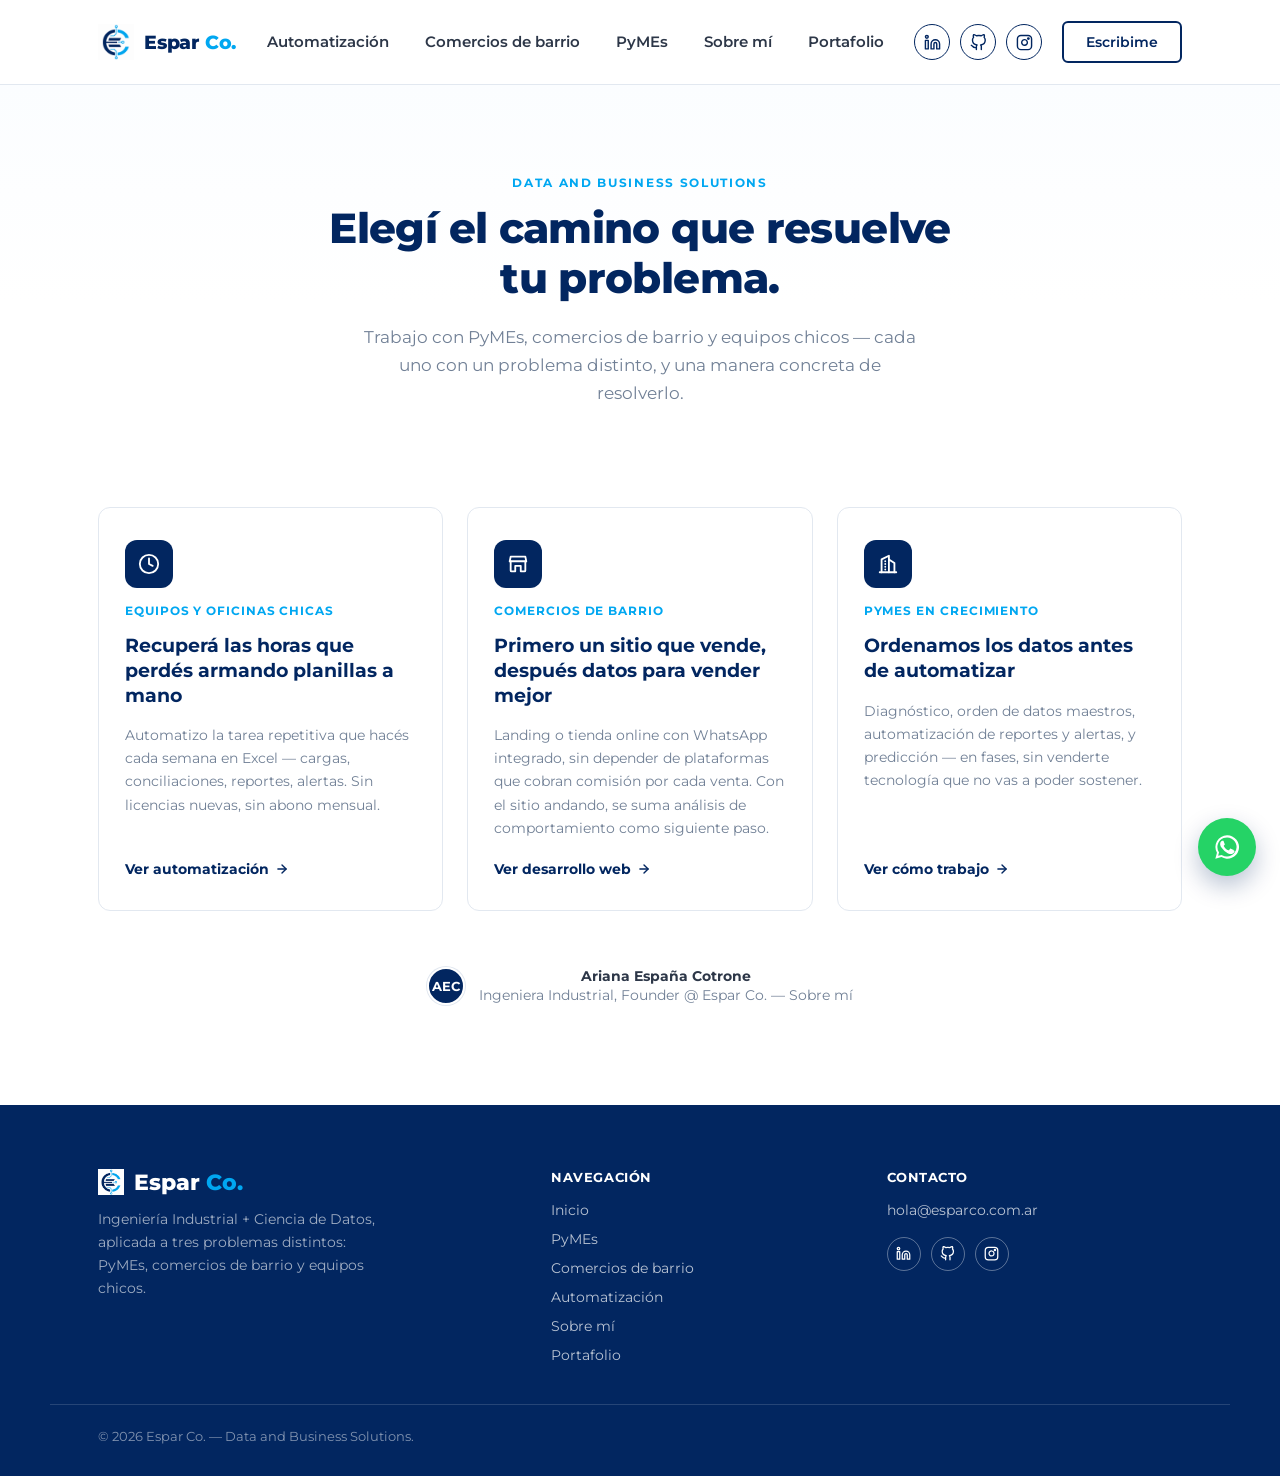
==== commit e738d34e: "Reorder navigation links and update content sections" ====
--- a/index.html
+++ b/index.html
@@ -23,9 +23,9 @@
     </a>
 
     <nav class="main-nav" aria-label="Navegación principal">
+      <a class="nav-link" href="automatizaciones/">Automatización</a>
+      <a class="nav-link" href="comercios/">Comercios de barrio</a>
       <a class="nav-link" href="pymes/">PyMEs</a>
-      <a class="nav-link" href="comercios/">Comercios de barrio</a>
-      <a class="nav-link" href="automatizaciones/">Automatización</a>
       <a class="nav-link" href="sobre-mi/">Sobre mí</a>
       <a class="nav-link" href="proyectos/">Portafolio</a>
     </nav>
@@ -67,14 +67,14 @@
     <div class="container">
       <div class="path-grid">
 
-        <a class="card path-card" href="pymes/">
+        <a class="card path-card" href="automatizaciones/">
           <div class="badge-icon">
-            <svg width="22" height="22" viewBox="0 0 24 24" fill="none" stroke="currentColor" stroke-width="2" stroke-linecap="round" stroke-linejoin="round"><path d="M3 21h18"></path><path d="M5 21V7l8-4v18"></path><path d="M19 21V11l-6-4"></path><path d="M9 9v.01"></path><path d="M9 12v.01"></path><path d="M9 15v.01"></path><path d="M9 18v.01"></path></svg>
+            <svg width="22" height="22" viewBox="0 0 24 24" fill="none" stroke="currentColor" stroke-width="2" stroke-linecap="round" stroke-linejoin="round"><circle cx="12" cy="12" r="10"></circle><polyline points="12 6 12 12 16 14"></polyline></svg>
           </div>
-          <div class="path-eyebrow">PyMEs en crecimiento</div>
-          <h3>Ordenamos los datos antes de automatizar</h3>
-          <p>Diagnóstico, orden de datos maestros, automatización de reportes y alertas, y predicción — en fases, sin venderte tecnología que no vas a poder sostener.</p>
-          <span class="path-cta">Ver cómo trabajo
+          <div class="path-eyebrow">Equipos y oficinas chicas</div>
+          <h3>Recuperá las horas que perdés armando planillas a mano</h3>
+          <p>Automatizo la tarea repetitiva que hacés cada semana en Excel — cargas, conciliaciones, reportes, alertas. Sin licencias nuevas, sin abono mensual.</p>
+          <span class="path-cta">Ver automatización
             <svg width="14" height="14" viewBox="0 0 24 24" fill="none" stroke="currentColor" stroke-width="2.4" stroke-linecap="round" stroke-linejoin="round"><line x1="5" y1="12" x2="19" y2="12"></line><polyline points="12 5 19 12 12 19"></polyline></svg>
           </span>
         </a>
@@ -91,14 +91,14 @@
           </span>
         </a>
 
-        <a class="card path-card" href="automatizaciones/">
+        <a class="card path-card" href="pymes/">
           <div class="badge-icon">
-            <svg width="22" height="22" viewBox="0 0 24 24" fill="none" stroke="currentColor" stroke-width="2" stroke-linecap="round" stroke-linejoin="round"><circle cx="12" cy="12" r="10"></circle><polyline points="12 6 12 12 16 14"></polyline></svg>
+            <svg width="22" height="22" viewBox="0 0 24 24" fill="none" stroke="currentColor" stroke-width="2" stroke-linecap="round" stroke-linejoin="round"><path d="M3 21h18"></path><path d="M5 21V7l8-4v18"></path><path d="M19 21V11l-6-4"></path><path d="M9 9v.01"></path><path d="M9 12v.01"></path><path d="M9 15v.01"></path><path d="M9 18v.01"></path></svg>
           </div>
-          <div class="path-eyebrow">Equipos y oficinas chicas</div>
-          <h3>Recuperá las horas que perdés armando planillas a mano</h3>
-          <p>Automatizo la tarea repetitiva que hacés cada semana en Excel — cargas, conciliaciones, reportes, alertas. Sin licencias nuevas, sin abono mensual.</p>
-          <span class="path-cta">Ver automatización
+          <div class="path-eyebrow">PyMEs en crecimiento</div>
+          <h3>Ordenamos los datos antes de automatizar</h3>
+          <p>Diagnóstico, orden de datos maestros, automatización de reportes y alertas, y predicción — en fases, sin venderte tecnología que no vas a poder sostener.</p>
+          <span class="path-cta">Ver cómo trabajo
             <svg width="14" height="14" viewBox="0 0 24 24" fill="none" stroke="currentColor" stroke-width="2.4" stroke-linecap="round" stroke-linejoin="round"><line x1="5" y1="12" x2="19" y2="12"></line><polyline points="12 5 19 12 12 19"></polyline></svg>
           </span>
         </a>
--- a/assets/css/style.css
+++ b/assets/css/style.css
@@ -764,3 +764,65 @@
   .fab-whatsapp { right: 16px; bottom: 16px; height: 52px; min-width: 52px; }
   .fab-whatsapp-icon-wrap { width: 52px; height: 52px; }
 }
+
+/* ============================================================
+   HUB (index) — selector de 3 caminos
+   ============================================================ */
+.hero-hub { padding: 90px 0 40px; background: linear-gradient(180deg, #FBFDFF 0%, #FFFFFF 60%); text-align: center; }
+.hero-hub .container { max-width: 720px; }
+.hero-hub .eyebrow { display: block; margin-bottom: 14px; }
+.hero-hub h1 { font-size: 42px; line-height: 1.18; font-weight: 800; color: var(--navy); margin: 0 0 20px; letter-spacing: -.015em; }
+.hero-hub p.lede { font-size: 17px; line-height: 1.65; color: var(--gray); margin: 0 auto; max-width: 560px; }
+
+.section-paths { padding: 60px 0 100px; }
+.path-grid { display: grid; grid-template-columns: repeat(3, minmax(0, 1fr)); gap: 24px; }
+.path-card { padding: 32px 26px; display: flex; flex-direction: column; gap: 16px; text-decoration: none; }
+.path-card .badge-icon { width: 48px; height: 48px; border-radius: 12px; }
+.path-card .path-eyebrow { font-size: 11.5px; font-weight: 700; letter-spacing: .08em; text-transform: uppercase; color: var(--cyan); }
+.path-card h3 { font-size: 19px; font-weight: 700; color: var(--navy); margin: 0; line-height: 1.3; }
+.path-card p { font-size: 14px; color: var(--gray); line-height: 1.65; margin: 0; flex-grow: 1; }
+.path-card .path-cta { font-size: 14px; font-weight: 700; color: var(--navy); display: inline-flex; align-items: center; gap: 6px; margin-top: 4px; }
+.path-card:hover .path-cta { color: var(--cyan); }
+
+/* ============================================================
+   AUTOMATIZACIÓN — subpágina
+   ============================================================ */
+.section-problem { padding: 100px 0; background: var(--white); }
+.section-problem .section-top { margin-bottom: 48px; max-width: 720px; }
+.section-problem .section-top p { font-size: 16px; color: var(--gray); line-height: 1.7; margin: 18px 0 0; }
+.problem-grid { display: grid; grid-template-columns: repeat(3, minmax(0, 1fr)); gap: 20px; }
+.problem-card { padding: 26px 22px; display: flex; flex-direction: column; gap: 14px; }
+.problem-card h3 { font-size: 17px; font-weight: 700; color: var(--navy); margin: 0; line-height: 1.3; }
+.problem-card p { font-size: 13.5px; color: var(--gray); line-height: 1.6; margin: 0; }
+
+.phase-grid-3 { grid-template-columns: repeat(3, minmax(0, 1fr)); }
+
+.section-audience { padding: 100px 0; background: var(--bg-soft); }
+.section-audience .section-top { margin-bottom: 48px; max-width: 720px; }
+.audience-grid { display: grid; grid-template-columns: repeat(3, minmax(0, 1fr)); gap: 20px; }
+.audience-card { padding: 26px 22px; display: flex; flex-direction: column; gap: 12px; }
+.audience-card h3 { font-size: 16px; font-weight: 700; color: var(--navy); margin: 0; }
+.audience-card p { font-size: 13.5px; color: var(--gray); line-height: 1.6; margin: 0; }
+
+.back-link { display: inline-flex; align-items: center; gap: 6px; font-size: 13.5px; font-weight: 600; color: var(--gray); margin-bottom: 18px; }
+.back-link:hover { color: var(--navy); }
+
+/* ============================================================
+   SOBRE MÍ — subpágina propia
+   ============================================================ */
+.page-header-about { padding: 72px 0 50px; background: linear-gradient(180deg, #FBFDFF 0%, #FFFFFF 60%); }
+.section-about-page { padding: 0 0 90px; }
+.section-about-page .container { display: grid; grid-template-columns: 340px 1fr; gap: 64px; align-items: start; }
+.back-paths { display: flex; gap: 12px; flex-wrap: wrap; margin-top: 44px; }
+.back-paths .pill { cursor: pointer; }
+.back-paths a.pill { color: var(--navy); }
+.back-paths a.pill:hover { background: var(--pill-bg); }
+
+@media (max-width: 1080px) {
+  .path-grid { grid-template-columns: 1fr; }
+  .problem-grid, .audience-grid, .phase-grid-3 { grid-template-columns: repeat(2, minmax(0,1fr)); }
+  .section-about-page .container { grid-template-columns: 1fr; }
+}
+@media (max-width: 780px) {
+  .problem-grid, .audience-grid, .phase-grid-3 { grid-template-columns: 1fr; }
+}
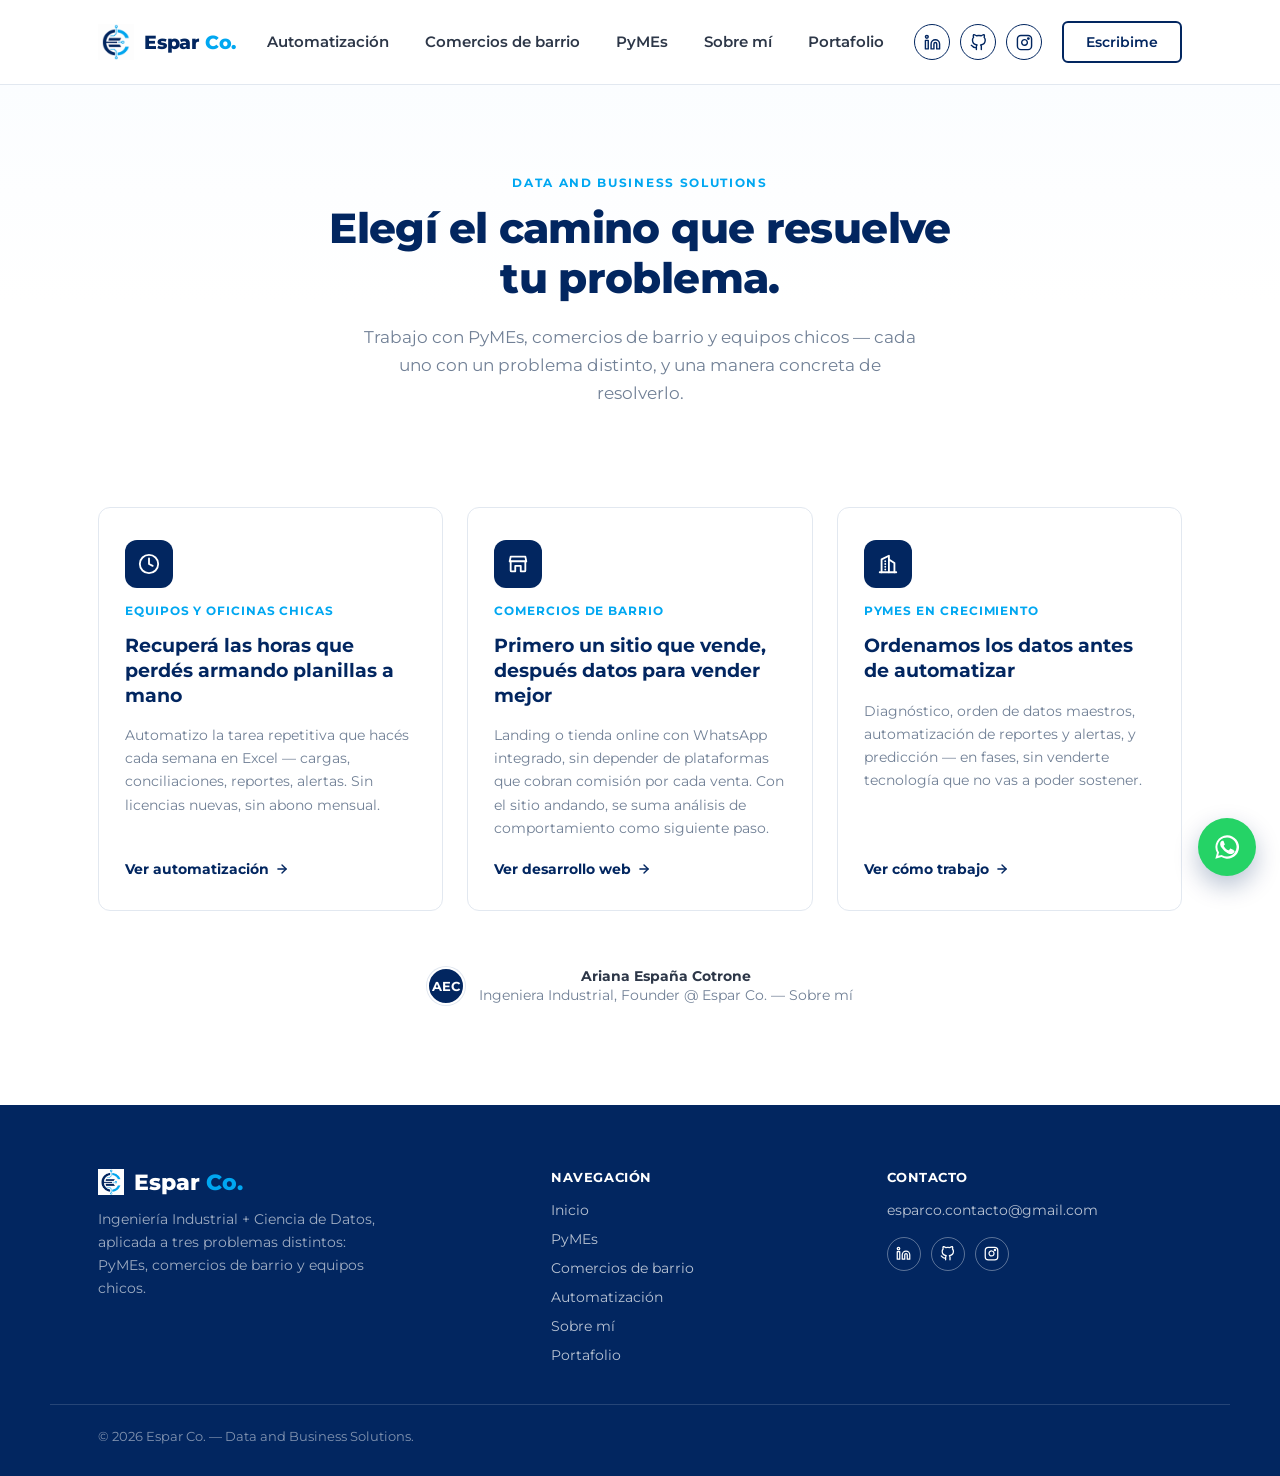
==== commit 9f4253f9: "Update index.html" ====
--- a/index.html
+++ b/index.html
@@ -140,7 +140,7 @@
     </div>
     <div>
       <div class="footer-col-title">Contacto</div>
-      <p class="footer-contact-email">hola@esparco.com.ar</p>
+      <p class="footer-contact-email">esparco.contacto@gmail.com</p>
       <div class="footer-social">
         <a href="https://www.linkedin.com/in/arianaecotrone/" target="_blank" rel="noopener" aria-label="LinkedIn">
           <svg viewBox="0 0 24 24" fill="none" stroke="currentColor" stroke-width="2" stroke-linecap="round" stroke-linejoin="round"><path d="M16 8a6 6 0 0 1 6 6v7h-4v-7a2 2 0 0 0-4 0v7h-4v-7a6 6 0 0 1 6-6z"></path><rect x="2" y="9" width="4" height="12"></rect><circle cx="4" cy="4" r="2"></circle></svg>
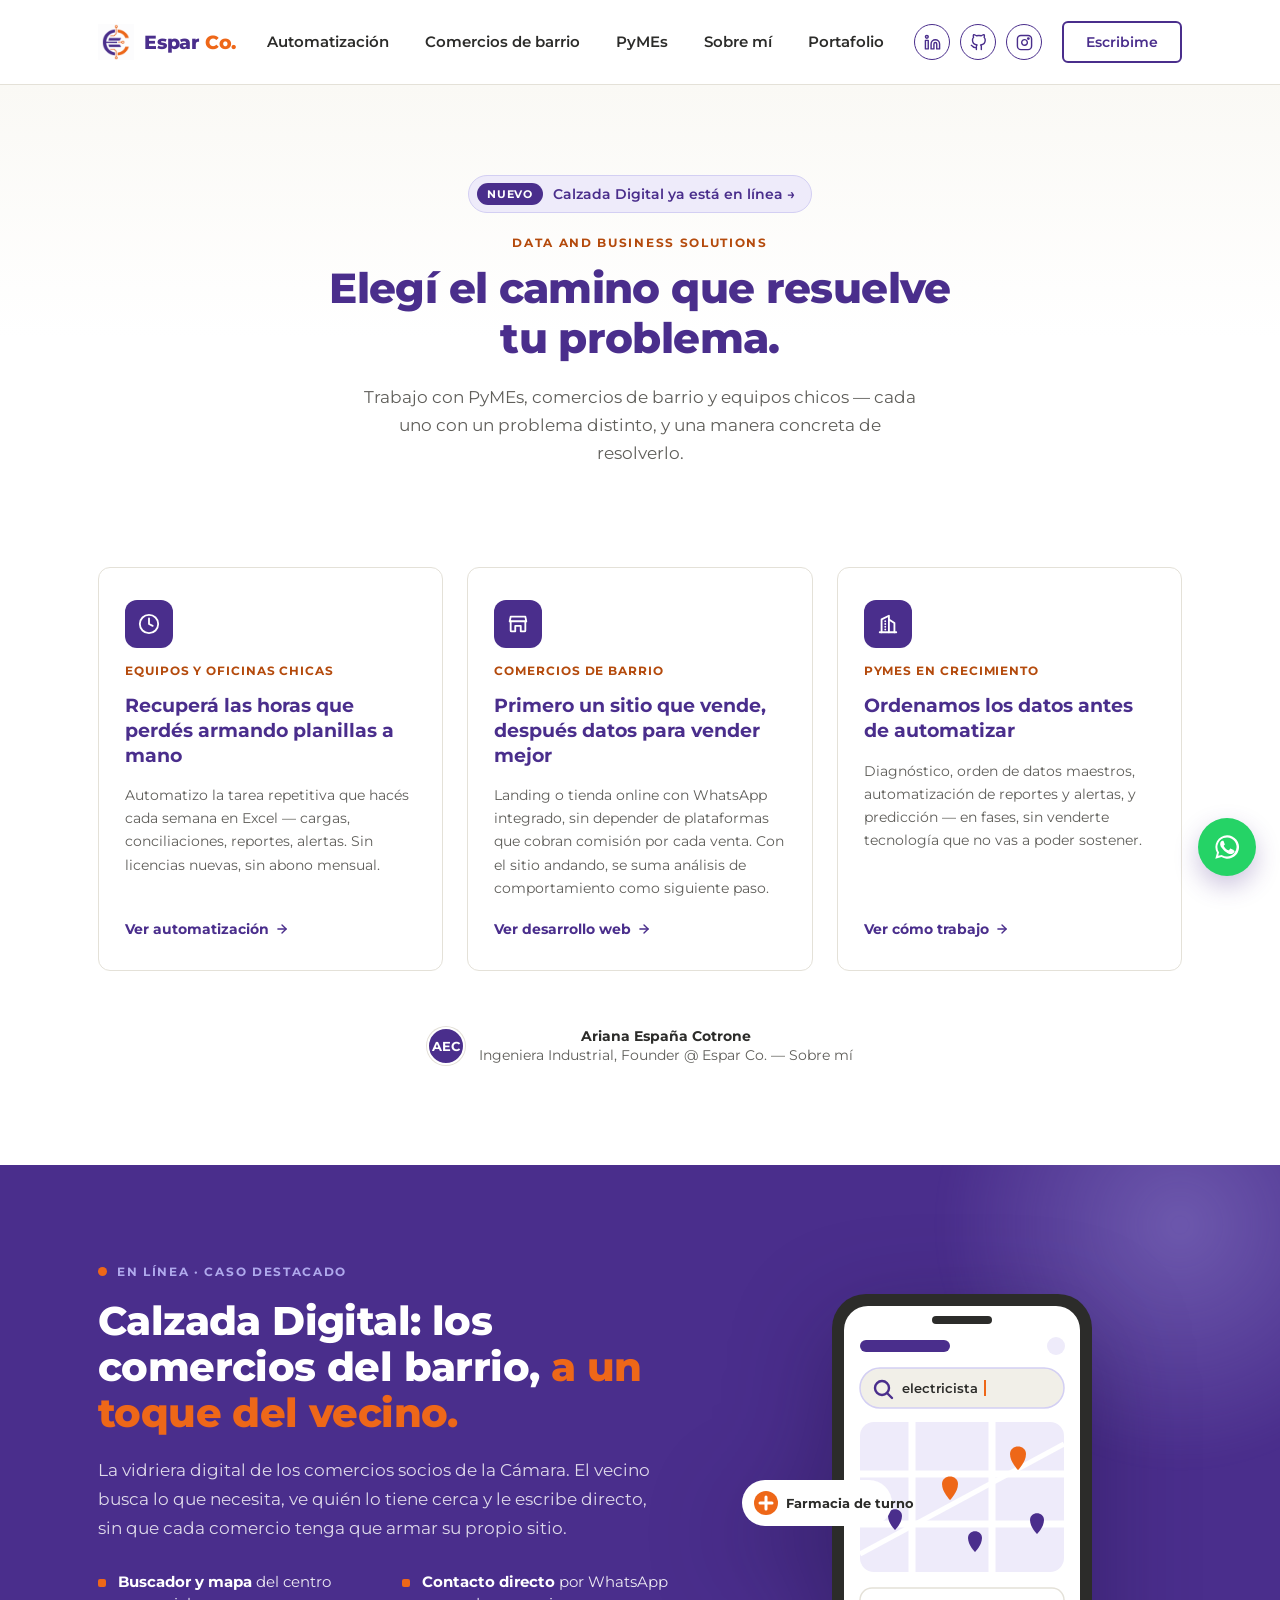
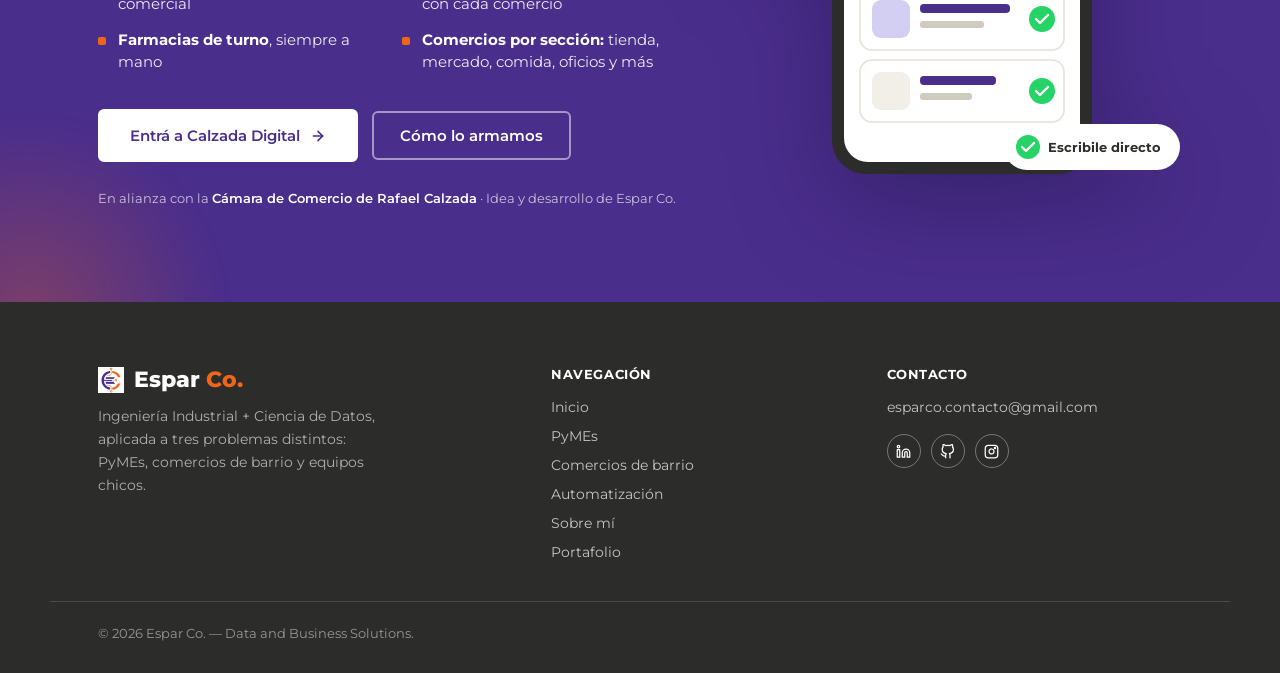
==== commit 3e08809a: "Paleta ciruela/naranja y Calzada Digital como caso destacado - Variables de color por rol en :root, " ====
--- a/index.html
+++ b/index.html
@@ -54,6 +54,7 @@
 
   <section class="hero-hub">
     <div class="container">
+      <a class="hero-news" href="#calzada-digital"><span class="tag">Nuevo</span> Calzada Digital ya está en línea &rarr;</a>
       <span class="eyebrow">Data and Business Solutions</span>
       <h1>Elegí el camino que resuelve tu problema.</h1>
       <p class="lede">
@@ -62,6 +63,8 @@
       </p>
     </div>
   </section>
+
+
 
   <section class="section-paths">
     <div class="container">
@@ -114,6 +117,89 @@
     </div>
   </section>
 
+  <!-- ===== Calzada Digital: caso destacado (mismo bloque en home y en /comercios) ===== -->
+  <section class="section-calzada" id="calzada-digital">
+    <div class="container calzada-grid">
+      <div class="calzada-copy">
+        <span class="calzada-tag"><span class="live-dot" aria-hidden="true"></span>En línea · Caso destacado</span>
+        <h2>Calzada Digital: los comercios del barrio, <em>a un toque del vecino.</em></h2>
+        <p class="calzada-lede">La vidriera digital de los comercios socios de la Cámara. El vecino busca lo que necesita, ve quién lo tiene cerca y le escribe directo, sin que cada comercio tenga que armar su propio sitio.</p>
+        <ul class="calzada-features">
+          <li><span><strong>Buscador y mapa</strong> del centro comercial</span></li>
+          <li><span><strong>Contacto directo</strong> por WhatsApp con cada comercio</span></li>
+          <li><span><strong>Farmacias de turno</strong>, siempre a mano</span></li>
+          <li><span><strong>Comercios por sección:</strong> tienda, mercado, comida, oficios y más</span></li>
+        </ul>
+        <div class="calzada-ctas">
+          <a class="btn-light" href="https://calzadadigital.com.ar" target="_blank" rel="noopener">Entrá a Calzada Digital <svg width="16" height="16" viewBox="0 0 24 24" fill="none" stroke="currentColor" stroke-width="2.4" stroke-linecap="round" stroke-linejoin="round"><line x1="5" y1="12" x2="19" y2="12"></line><polyline points="12 5 19 12 12 19"></polyline></svg></a>
+          <a class="btn-ghost-light" href="comercios/#calzada-digital">Cómo lo armamos</a>
+        </div>
+        <p class="calzada-credit">En alianza con la <strong>Cámara de Comercio de Rafael Calzada</strong> · Idea y desarrollo de Espar Co.</p>
+      </div>
+      <div class="calzada-visual">
+        <svg viewBox="0 0 440 500" xmlns="http://www.w3.org/2000/svg" role="img" aria-label="Ilustración: el vecino busca en Calzada Digital y ve los comercios en el mapa">
+            <!-- celular -->
+            <rect x="90" y="10" width="260" height="480" rx="34" fill="#2C2C2A"></rect>
+            <rect x="102" y="22" width="236" height="456" rx="24" fill="#FFFFFF"></rect>
+            <rect x="190" y="32" width="60" height="8" rx="4" fill="#2C2C2A"></rect>
+            <!-- barra superior -->
+            <rect x="118" y="56" width="90" height="12" rx="6" fill="#4A2E8C"></rect>
+            <circle cx="314" cy="62" r="9" fill="#EEEBFA"></circle>
+            <!-- buscador -->
+            <rect x="118" y="84" width="204" height="40" rx="20" fill="#F1EFE8" stroke="#D3CFF3" stroke-width="1.5"></rect>
+            <circle cx="140" cy="104" r="7" fill="none" stroke="#4A2E8C" stroke-width="2.4"></circle>
+            <line x1="145" y1="109" x2="150" y2="114" stroke="#4A2E8C" stroke-width="2.4" stroke-linecap="round"></line>
+            <text x="160" y="109" font-family="Montserrat, sans-serif" font-size="13" font-weight="600" fill="#2C2C2A">electricista</text>
+            <rect x="242" y="96" width="2" height="16" fill="#EE6718"></rect>
+            <!-- mapa -->
+            <rect x="118" y="138" width="204" height="150" rx="14" fill="#EEEBFA"></rect>
+            <path d="M118 190 H322 M118 240 H322 M170 138 V288 M250 138 V288" stroke="#FFFFFF" stroke-width="7"></path>
+            <path d="M118 270 L322 160" stroke="#FFFFFF" stroke-width="5"></path>
+            <g fill="#EE6718">
+              <path d="M200 200 c0-10 16-10 16 0 c0 8-8 16-8 16 s-8-8-8-16z"></path>
+              <path d="M268 170 c0-10 16-10 16 0 c0 8-8 16-8 16 s-8-8-8-16z"></path>
+            </g>
+            <g fill="#4A2E8C">
+              <path d="M146 232 c0-9 14-9 14 0 c0 7-7 14-7 14 s-7-7-7-14z"></path>
+              <path d="M288 236 c0-9 14-9 14 0 c0 7-7 14-7 14 s-7-7-7-14z"></path>
+              <path d="M226 254 c0-9 14-9 14 0 c0 7-7 14-7 14 s-7-7-7-14z"></path>
+            </g>
+            <!-- resultados -->
+            <g>
+              <rect x="118" y="304" width="204" height="62" rx="12" fill="#FFFFFF" stroke="#E4E1D8" stroke-width="1.5"></rect>
+              <rect x="130" y="316" width="38" height="38" rx="9" fill="#D3CFF3"></rect>
+              <rect x="178" y="320" width="90" height="9" rx="4" fill="#4A2E8C"></rect>
+              <rect x="178" y="337" width="64" height="7" rx="3" fill="#CFCBC0"></rect>
+              <circle cx="300" cy="335" r="13" fill="#25D366"></circle>
+              <path d="M294 335 l4 4 l8 -8" fill="none" stroke="#FFFFFF" stroke-width="2.4" stroke-linecap="round" stroke-linejoin="round"></path>
+            </g>
+            <g>
+              <rect x="118" y="376" width="204" height="62" rx="12" fill="#FFFFFF" stroke="#E4E1D8" stroke-width="1.5"></rect>
+              <rect x="130" y="388" width="38" height="38" rx="9" fill="#F1EFE8"></rect>
+              <rect x="178" y="392" width="76" height="9" rx="4" fill="#4A2E8C"></rect>
+              <rect x="178" y="409" width="52" height="7" rx="3" fill="#CFCBC0"></rect>
+              <circle cx="300" cy="407" r="13" fill="#25D366"></circle>
+              <path d="M294 407 l4 4 l8 -8" fill="none" stroke="#FFFFFF" stroke-width="2.4" stroke-linecap="round" stroke-linejoin="round"></path>
+            </g>
+            <!-- chip flotante: farmacia de turno -->
+            <g>
+              <rect x="0" y="196" width="150" height="46" rx="23" fill="#FFFFFF"></rect>
+              <circle cx="24" cy="219" r="12" fill="#EE6718"></circle>
+              <path d="M24 213 v12 M18 219 h12" stroke="#FFFFFF" stroke-width="3" stroke-linecap="round"></path>
+              <text x="44" y="224" font-family="Montserrat, sans-serif" font-size="12.5" font-weight="700" fill="#2C2C2A">Farmacia de turno</text>
+            </g>
+            <!-- chip flotante: whatsapp directo -->
+            <g>
+              <rect x="262" y="440" width="176" height="46" rx="23" fill="#FFFFFF"></rect>
+              <circle cx="286" cy="463" r="12" fill="#25D366"></circle>
+              <path d="M280 463 l4 4 l8 -8" fill="none" stroke="#FFFFFF" stroke-width="2.4" stroke-linecap="round" stroke-linejoin="round"></path>
+              <text x="306" y="468" font-family="Montserrat, sans-serif" font-size="12.5" font-weight="700" fill="#2C2C2A">Escribile directo</text>
+            </g>
+          </svg>
+      </div>
+    </div>
+  </section>
+
 </main>
 
 <footer class="site-footer">
--- a/assets/css/style.css
+++ b/assets/css/style.css
@@ -4,16 +4,22 @@
    ============================================================ */
 
 :root {
-  --navy: #022660;
-  --navy-deep: #011845;
-  --cyan: #00A7F1;
+  /* Paleta Espar Co. (nov 2026): ciruela + naranja, con grafito, lila y hueso.
+     Los nombres dicen el ROL del color, no el color: si la paleta cambia otra vez,
+     se cambian solo estos valores y el resto del sitio se acomoda solo. */
+  --brand: #4A2E8C;        /* ciruela: títulos, botones, fondos fuertes */
+  --brand-deep: #351F6B;   /* ciruela oscuro: hover y degradados */
+  --accent: #EE6718;       /* naranja vivo: SOLO detalles grandes (puntos, bordes, wordmark) */
+  --accent-text: #B44A0C;  /* naranja oscuro: textos chicos y links (contraste 5.4:1 sobre blanco) */
+  --lila: #AFA9EC;         /* secundario: degradados y detalles sobre fondo ciruela */
   --white: #FFFFFF;
-  --slate: #2D3748;
-  --gray: #718096;
-  --line: #E2E8F0;
-  --bg-soft: #F7FAFC;
-  --pill-bg: #E8F7FE;
-  --pill-border: #BEE8FB;
+  --grafito: #2C2C2A;      /* texto de cuerpo */
+  --gray: #5F5E5A;         /* texto secundario (gris cálido) */
+  --line: #E4E1D8;         /* bordes */
+  --bg-soft: #F1EFE8;      /* hueso: fondo de secciones alternas */
+  --bg-tint: #FAF9F5;      /* hueso muy claro: arranque de los degradados del hero */
+  --pill-bg: #EEEBFA;      /* lila muy claro: pills y notas */
+  --pill-border: #D3CFF3;
 }
 
 * { box-sizing: border-box; }
@@ -22,14 +28,14 @@
 
 body {
   font-family: 'Montserrat', system-ui, -apple-system, sans-serif;
-  color: var(--slate);
+  color: var(--grafito);
   background: var(--white);
   -webkit-font-smoothing: antialiased;
 }
 
 img { max-width: 100%; display: block; }
-a { color: var(--cyan); text-decoration: none; }
-a:hover { color: var(--navy); }
+a { color: var(--accent-text); text-decoration: none; }
+a:hover { color: var(--brand); }
 
 .container {
   max-width: 1180px;
@@ -42,13 +48,13 @@
   font-weight: 700;
   letter-spacing: .14em;
   text-transform: uppercase;
-  color: var(--cyan);
+  color: var(--accent-text);
 }
 
 .section-heading {
   font-size: 34px;
   font-weight: 800;
-  color: var(--navy);
+  color: var(--brand);
   line-height: 1.2;
   letter-spacing: -.01em;
   margin: 0;
@@ -65,20 +71,20 @@
   border-radius: 6px;
   white-space: nowrap;
   cursor: pointer;
-  border: 2px solid var(--navy);
+  border: 2px solid var(--brand);
 }
 .btn-primary {
-  background: var(--navy);
+  background: var(--brand);
   color: var(--white);
   padding: 15px 30px;
 }
-.btn-primary:hover { background: var(--navy-deep); color: var(--white); }
+.btn-primary:hover { background: var(--brand-deep); color: var(--white); }
 .btn-outline {
   background: transparent;
-  color: var(--navy);
+  color: var(--brand);
   padding: 13px 28px;
 }
-.btn-outline:hover { background: var(--navy); color: var(--white); }
+.btn-outline:hover { background: var(--brand); color: var(--white); }
 .btn-sm { padding: 10px 22px; font-size: 14px; }
 
 /* ---------- Pills / tags ---------- */
@@ -91,9 +97,9 @@
   border-radius: 20px;
   white-space: nowrap;
 }
-.pill-tool { background: var(--pill-bg); color: var(--navy); border: 1px solid var(--pill-border); }
-.pill-industry { background: var(--navy); color: var(--white); }
-.pill-demo { background: var(--cyan); color: var(--white); }
+.pill-tool { background: var(--pill-bg); color: var(--brand); border: 1px solid var(--pill-border); }
+.pill-industry { background: var(--brand); color: var(--white); }
+.pill-demo { background: var(--accent-text); color: var(--white); }
 .pill-todo { background: var(--white); color: var(--gray); border: 1.5px dashed var(--line); }
 
 /* ---------- Cards ---------- */
@@ -103,13 +109,13 @@
   background: var(--white);
   transition: box-shadow .15s ease, transform .15s ease;
 }
-.card:hover { box-shadow: 0 12px 28px rgba(2, 38, 96, .12); transform: translateY(-3px); }
+.card:hover { box-shadow: 0 12px 28px rgba(74, 46, 140, .12); transform: translateY(-3px); }
 
 .badge-icon {
   width: 44px;
   height: 44px;
   border-radius: 10px;
-  background: var(--navy);
+  background: var(--brand);
   display: flex;
   align-items: center;
   justify-content: center;
@@ -136,8 +142,8 @@
 }
 .logo-link { display: flex; align-items: center; gap: 10px; flex-shrink: 0; }
 .logo-link img { height: 36px; width: auto; }
-.logo-wordmark { font-size: 19px; font-weight: 800; color: var(--navy); letter-spacing: -.01em; white-space: nowrap; }
-.logo-wordmark em { color: var(--cyan); font-style: normal; }
+.logo-wordmark { font-size: 19px; font-weight: 800; color: var(--brand); letter-spacing: -.01em; white-space: nowrap; }
+.logo-wordmark em { color: var(--accent); font-style: normal; }
 
 .main-nav {
   display: flex;
@@ -147,12 +153,12 @@
 .nav-link {
   font-size: 14.5px;
   font-weight: 600;
-  color: var(--slate);
-}
-.nav-link:hover { color: var(--navy); }
+  color: var(--grafito);
+}
+.nav-link:hover { color: var(--brand); }
 .nav-link.is-active {
-  color: var(--navy);
-  border-bottom: 2px solid var(--cyan);
+  color: var(--brand);
+  border-bottom: 2px solid var(--accent);
   padding-bottom: 4px;
 }
 
@@ -166,26 +172,26 @@
   width: 36px;
   height: 36px;
   border-radius: 999px;
-  border: 1.5px solid var(--navy);
+  border: 1.5px solid var(--brand);
   display: flex;
   align-items: center;
   justify-content: center;
-  color: var(--navy);
+  color: var(--brand);
   flex-shrink: 0;
 }
-.icon-btn:hover { background: var(--navy); color: var(--white); }
+.icon-btn:hover { background: var(--brand); color: var(--white); }
 .icon-btn svg { width: 17px; height: 17px; }
 
 .nav-toggle {
   display: none;
   width: 40px;
   height: 40px;
-  border: 1.5px solid var(--navy);
+  border: 1.5px solid var(--brand);
   border-radius: 6px;
   background: var(--white);
   align-items: center;
   justify-content: center;
-  color: var(--navy);
+  color: var(--brand);
   cursor: pointer;
 }
 
@@ -194,7 +200,7 @@
    ============================================================ */
 .hero {
   padding: 96px 0 100px;
-  background: linear-gradient(180deg, #FBFDFF 0%, #FFFFFF 60%);
+  background: linear-gradient(180deg, var(--bg-tint) 0%, #FFFFFF 60%);
 }
 .hero .container {
   display: grid;
@@ -206,7 +212,7 @@
   font-size: 50px;
   line-height: 1.12;
   font-weight: 800;
-  color: var(--navy);
+  color: var(--brand);
   margin: 18px 0 24px;
   letter-spacing: -.015em;
 }
@@ -233,7 +239,7 @@
   width: 38px;
   height: 38px;
   border-radius: 999px;
-  background: var(--navy);
+  background: var(--brand);
   color: var(--white);
   font-size: 13px;
   font-weight: 700;
@@ -245,7 +251,7 @@
   flex-shrink: 0;
 }
 .hero-byline-text { font-size: 13.5px; color: var(--gray); line-height: 1.4; }
-.hero-byline-text strong { color: var(--slate); }
+.hero-byline-text strong { color: var(--grafito); }
 
 .hero-panel {
   position: relative;
@@ -254,7 +260,7 @@
   border-radius: 18px;
   border: 1px solid var(--line);
   background: var(--bg-soft);
-  box-shadow: 0 24px 48px rgba(2, 38, 96, .10);
+  box-shadow: 0 24px 48px rgba(74, 46, 140, .10);
   overflow: hidden;
   display: flex;
   flex-direction: column;
@@ -279,7 +285,7 @@
   color: var(--gray);
   white-space: nowrap;
 }
-.hero-panel-strip span.is-current { color: var(--navy); }
+.hero-panel-strip span.is-current { color: var(--brand); }
 .hero-panel-strip .sep { color: var(--line); }
 
 /* ============================================================
@@ -307,13 +313,13 @@
   font-weight: 700;
   letter-spacing: .08em;
   text-transform: uppercase;
-  color: var(--cyan);
-}
-.phase-card h3 { font-size: 17px; font-weight: 700; color: var(--navy); margin: 0; line-height: 1.3; }
+  color: var(--accent-text);
+}
+.phase-card h3 { font-size: 17px; font-weight: 700; color: var(--brand); margin: 0; line-height: 1.3; }
 .phase-card p { font-size: 13.5px; color: var(--gray); line-height: 1.6; margin: 0; flex-grow: 1; }
 .phase-card .phase-deliverable {
   font-size: 12px;
-  color: var(--navy);
+  color: var(--brand);
   font-weight: 600;
   padding-top: 10px;
   border-top: 1px dashed var(--line);
@@ -328,7 +334,7 @@
   border: 1px solid var(--pill-border);
   border-radius: 12px;
   font-size: 14.5px;
-  color: var(--navy);
+  color: var(--brand);
   line-height: 1.6;
 }
 .services-note strong { font-weight: 700; }
@@ -380,13 +386,13 @@
 .project-card h3 {
   font-size: 19px;
   font-weight: 700;
-  color: var(--navy);
+  color: var(--brand);
   margin: 0;
   line-height: 1.35;
 }
 .project-card .client {
   font-size: 13px;
-  color: var(--cyan);
+  color: var(--accent-text);
   margin: 0;
   font-weight: 600;
 }
@@ -410,7 +416,7 @@
 .portfolio-cta { display: flex; justify-content: center; margin-top: 52px; }
 
 .project-card.is-placeholder { border-style: dashed; background: var(--bg-soft); }
-.project-card.is-placeholder .badge-icon { background: var(--white); color: var(--navy); border: 1.5px dashed var(--line); }
+.project-card.is-placeholder .badge-icon { background: var(--white); color: var(--brand); border: 1.5px dashed var(--line); }
 
 /* ============================================================
    SOBRE MÍ (home)
@@ -430,7 +436,7 @@
   width: 100%;
   height: 100%;
   border-radius: 16px;
-  background: linear-gradient(155deg, var(--navy), var(--cyan));
+  background: linear-gradient(155deg, var(--brand), var(--lila));
   z-index: 1;
 }
 .founder-card {
@@ -440,8 +446,8 @@
   border-radius: 16px;
   overflow: hidden;
   z-index: 2;
-  background: linear-gradient(160deg, var(--navy) 0%, var(--navy-deep) 55%, var(--cyan) 130%);
-  box-shadow: 0 20px 40px rgba(2, 38, 96, .22);
+  background: linear-gradient(160deg, var(--brand) 0%, var(--brand-deep) 70%, var(--accent) 160%);
+  box-shadow: 0 20px 40px rgba(74, 46, 140, .22);
   display: flex;
   flex-direction: column;
   align-items: center;
@@ -489,11 +495,11 @@
 .timeline { display: flex; flex-direction: column; }
 .timeline-item { display: flex; gap: 18px; }
 .timeline-dot-col { display: flex; flex-direction: column; align-items: center; }
-.timeline-dot { width: 10px; height: 10px; border-radius: 999px; background: var(--cyan); flex-shrink: 0; }
-.timeline-dot.is-last { background: var(--navy); }
+.timeline-dot { width: 10px; height: 10px; border-radius: 999px; background: var(--accent); flex-shrink: 0; }
+.timeline-dot.is-last { background: var(--brand); }
 .timeline-line { width: 2px; flex-grow: 1; background: var(--line); }
 .timeline-content { padding-bottom: 26px; }
-.timeline-title { font-size: 15px; font-weight: 700; color: var(--navy); }
+.timeline-title { font-size: 15px; font-weight: 700; color: var(--brand); }
 .timeline-meta { font-size: 13.5px; color: var(--gray); margin-top: 2px; }
 
 /* ============================================================
@@ -513,7 +519,7 @@
   border: 1px solid var(--line);
   border-radius: 14px;
   padding: 32px;
-  box-shadow: 0 12px 28px rgba(2, 38, 96, .08);
+  box-shadow: 0 12px 28px rgba(74, 46, 140, .08);
 }
 .form-note {
   font-size: 12.5px;
@@ -530,7 +536,7 @@
   display: block;
   font-size: 13px;
   font-weight: 600;
-  color: var(--slate);
+  color: var(--grafito);
   margin-bottom: 7px;
 }
 .form-card input,
@@ -539,7 +545,7 @@
   width: 100%;
   font-family: 'Montserrat', sans-serif;
   font-size: 14.5px;
-  color: var(--slate);
+  color: var(--grafito);
   padding: 11px 14px;
   border: 1.5px solid var(--line);
   border-radius: 6px;
@@ -549,7 +555,7 @@
 .form-card select:focus,
 .form-card textarea:focus {
   outline: none;
-  border-color: var(--cyan);
+  border-color: var(--accent);
 }
 .form-card textarea { resize: vertical; min-height: 76px; font-family: inherit; }
 .form-disclaimer {
@@ -573,14 +579,14 @@
   align-items: center;
   overflow: hidden;
   text-decoration: none;
-  box-shadow: 0 10px 24px rgba(2, 38, 96, .28);
+  box-shadow: 0 10px 24px rgba(74, 46, 140, .28);
   z-index: 60;
   transition: transform .15s ease, box-shadow .15s ease;
 }
 .fab-whatsapp:hover,
 .fab-whatsapp:focus-visible {
   transform: scale(1.03);
-  box-shadow: 0 14px 30px rgba(2, 38, 96, .34);
+  box-shadow: 0 14px 30px rgba(74, 46, 140, .34);
 }
 .fab-whatsapp-icon-wrap {
   width: 58px;
@@ -611,7 +617,7 @@
 /* ============================================================
    FOOTER
    ============================================================ */
-.site-footer { background: var(--navy); padding: 64px 0 32px; }
+.site-footer { background: var(--grafito); padding: 64px 0 32px; } /* grafito: así no se funde con la sección violeta de Calzada */
 .footer-grid {
   display: grid;
   grid-template-columns: 1.4fr 1fr 1fr;
@@ -630,7 +636,7 @@
 .footer-brand-link:hover { opacity: .8; }
 .footer-brand-icon { height: 26px; width: auto; }
 .footer-brand { font-size: 22px; font-weight: 800; color: var(--white); margin-bottom: 0; }
-.footer-brand span { color: var(--cyan); }
+.footer-brand span { color: var(--accent); } /* 22px bold: el naranja vivo alcanza (3:1 para texto grande) */
 .footer-tagline { font-size: 13.5px; color: rgba(255, 255, 255, .62); line-height: 1.7; max-width: 280px; margin: 0; }
 .footer-col-title {
   font-size: 13px;
@@ -665,12 +671,12 @@
    ============================================================ */
 .page-header {
   padding: 64px 0 40px;
-  background: linear-gradient(180deg, #FBFDFF 0%, #FFFFFF 100%);
+  background: linear-gradient(180deg, var(--bg-tint) 0%, #FFFFFF 100%);
 }
 .page-header h1 {
   font-size: 38px;
   font-weight: 800;
-  color: var(--navy);
+  color: var(--brand);
   margin: 14px 0 14px;
   letter-spacing: -.01em;
 }
@@ -702,13 +708,13 @@
   border-radius: 999px;
   cursor: pointer;
   background: var(--white);
-  color: var(--navy);
-  border: 1.5px solid var(--navy);
+  color: var(--brand);
+  border: 1.5px solid var(--brand);
   transition: background .12s ease, color .12s ease;
 }
-.chip:hover { background: rgba(2, 38, 96, .06); }
-.chip.is-active { background: var(--navy); color: var(--white); }
-.chip.is-active:hover { background: var(--navy-deep); }
+.chip:hover { background: rgba(74, 46, 140, .06); }
+.chip.is-active { background: var(--brand); color: var(--white); }
+.chip.is-active:hover { background: var(--brand-deep); }
 
 .results-section { padding: 8px 0 100px; }
 .results-count { font-size: 13.5px; color: var(--gray); margin: 0 0 28px; }
@@ -768,21 +774,21 @@
 /* ============================================================
    HUB (index) — selector de 3 caminos
    ============================================================ */
-.hero-hub { padding: 90px 0 40px; background: linear-gradient(180deg, #FBFDFF 0%, #FFFFFF 60%); text-align: center; }
+.hero-hub { padding: 90px 0 40px; background: linear-gradient(180deg, var(--bg-tint) 0%, #FFFFFF 60%); text-align: center; }
 .hero-hub .container { max-width: 720px; }
 .hero-hub .eyebrow { display: block; margin-bottom: 14px; }
-.hero-hub h1 { font-size: 42px; line-height: 1.18; font-weight: 800; color: var(--navy); margin: 0 0 20px; letter-spacing: -.015em; }
+.hero-hub h1 { font-size: 42px; line-height: 1.18; font-weight: 800; color: var(--brand); margin: 0 0 20px; letter-spacing: -.015em; }
 .hero-hub p.lede { font-size: 17px; line-height: 1.65; color: var(--gray); margin: 0 auto; max-width: 560px; }
 
 .section-paths { padding: 60px 0 100px; }
 .path-grid { display: grid; grid-template-columns: repeat(3, minmax(0, 1fr)); gap: 24px; }
 .path-card { padding: 32px 26px; display: flex; flex-direction: column; gap: 16px; text-decoration: none; }
 .path-card .badge-icon { width: 48px; height: 48px; border-radius: 12px; }
-.path-card .path-eyebrow { font-size: 11.5px; font-weight: 700; letter-spacing: .08em; text-transform: uppercase; color: var(--cyan); }
-.path-card h3 { font-size: 19px; font-weight: 700; color: var(--navy); margin: 0; line-height: 1.3; }
+.path-card .path-eyebrow { font-size: 11.5px; font-weight: 700; letter-spacing: .08em; text-transform: uppercase; color: var(--accent-text); }
+.path-card h3 { font-size: 19px; font-weight: 700; color: var(--brand); margin: 0; line-height: 1.3; }
 .path-card p { font-size: 14px; color: var(--gray); line-height: 1.65; margin: 0; flex-grow: 1; }
-.path-card .path-cta { font-size: 14px; font-weight: 700; color: var(--navy); display: inline-flex; align-items: center; gap: 6px; margin-top: 4px; }
-.path-card:hover .path-cta { color: var(--cyan); }
+.path-card .path-cta { font-size: 14px; font-weight: 700; color: var(--brand); display: inline-flex; align-items: center; gap: 6px; margin-top: 4px; }
+.path-card:hover .path-cta { color: var(--accent-text); }
 
 /* ============================================================
    AUTOMATIZACIÓN — subpágina
@@ -792,7 +798,7 @@
 .section-problem .section-top p { font-size: 16px; color: var(--gray); line-height: 1.7; margin: 18px 0 0; }
 .problem-grid { display: grid; grid-template-columns: repeat(3, minmax(0, 1fr)); gap: 20px; }
 .problem-card { padding: 26px 22px; display: flex; flex-direction: column; gap: 14px; }
-.problem-card h3 { font-size: 17px; font-weight: 700; color: var(--navy); margin: 0; line-height: 1.3; }
+.problem-card h3 { font-size: 17px; font-weight: 700; color: var(--brand); margin: 0; line-height: 1.3; }
 .problem-card p { font-size: 13.5px; color: var(--gray); line-height: 1.6; margin: 0; }
 
 .phase-grid-3 { grid-template-columns: repeat(3, minmax(0, 1fr)); }
@@ -801,21 +807,21 @@
 .section-audience .section-top { margin-bottom: 48px; max-width: 720px; }
 .audience-grid { display: grid; grid-template-columns: repeat(3, minmax(0, 1fr)); gap: 20px; }
 .audience-card { padding: 26px 22px; display: flex; flex-direction: column; gap: 12px; }
-.audience-card h3 { font-size: 16px; font-weight: 700; color: var(--navy); margin: 0; }
+.audience-card h3 { font-size: 16px; font-weight: 700; color: var(--brand); margin: 0; }
 .audience-card p { font-size: 13.5px; color: var(--gray); line-height: 1.6; margin: 0; }
 
 .back-link { display: inline-flex; align-items: center; gap: 6px; font-size: 13.5px; font-weight: 600; color: var(--gray); margin-bottom: 18px; }
-.back-link:hover { color: var(--navy); }
+.back-link:hover { color: var(--brand); }
 
 /* ============================================================
    SOBRE MÍ — subpágina propia
    ============================================================ */
-.page-header-about { padding: 72px 0 50px; background: linear-gradient(180deg, #FBFDFF 0%, #FFFFFF 60%); }
+.page-header-about { padding: 72px 0 50px; background: linear-gradient(180deg, var(--bg-tint) 0%, #FFFFFF 60%); }
 .section-about-page { padding: 0 0 90px; }
 .section-about-page .container { display: grid; grid-template-columns: 340px 1fr; gap: 64px; align-items: start; }
 .back-paths { display: flex; gap: 12px; flex-wrap: wrap; margin-top: 44px; }
 .back-paths .pill { cursor: pointer; }
-.back-paths a.pill { color: var(--navy); }
+.back-paths a.pill { color: var(--brand); }
 .back-paths a.pill:hover { background: var(--pill-bg); }
 
 @media (max-width: 1080px) {
@@ -826,3 +832,169 @@
 @media (max-width: 780px) {
   .problem-grid, .audience-grid, .phase-grid-3 { grid-template-columns: 1fr; }
 }
+
+/* ============================================================
+   CALZADA DIGITAL — caso destacado (home + comercios)
+   Bloque reutilizable: el mismo HTML/clases en las dos páginas.
+   Fondo ciruela para que corte el ritmo blanco/hueso y se note.
+   ============================================================ */
+.section-calzada {
+  position: relative;
+  overflow: hidden;
+  padding: 96px 0;
+  background: var(--brand);
+  color: var(--white);
+}
+/* Dos "manchas" de luz de fondo: lila arriba a la derecha, naranja abajo a la izquierda */
+.section-calzada::before,
+.section-calzada::after {
+  content: "";
+  position: absolute;
+  border-radius: 999px;
+  filter: blur(10px);
+  pointer-events: none;
+}
+.section-calzada::before { width: 520px; height: 520px; right: -160px; top: -200px; background: radial-gradient(circle, rgba(175, 169, 236, .35), transparent 65%); }
+.section-calzada::after  { width: 420px; height: 420px; left: -180px; bottom: -220px; background: radial-gradient(circle, rgba(238, 103, 24, .30), transparent 65%); }
+
+.calzada-grid {
+  position: relative; /* queda por encima de las manchas */
+  z-index: 1;
+  display: grid;
+  grid-template-columns: 1fr 440px;
+  gap: 64px;
+  align-items: center;
+}
+.calzada-tag {
+  display: inline-flex;
+  align-items: center;
+  gap: 10px;
+  font-size: 12px;
+  font-weight: 700;
+  letter-spacing: .14em;
+  text-transform: uppercase;
+  color: var(--lila);
+}
+.calzada-tag .live-dot {
+  width: 9px; height: 9px; border-radius: 999px;
+  background: var(--accent);
+  box-shadow: 0 0 0 0 rgba(238, 103, 24, .6);
+  animation: calzada-pulse 2s infinite;
+}
+@keyframes calzada-pulse {
+  70%  { box-shadow: 0 0 0 10px rgba(238, 103, 24, 0); }
+  100% { box-shadow: 0 0 0 0 rgba(238, 103, 24, 0); }
+}
+@media (prefers-reduced-motion: reduce) { .calzada-tag .live-dot { animation: none; } }
+
+.section-calzada h2 {
+  font-size: 40px;
+  line-height: 1.15;
+  font-weight: 800;
+  letter-spacing: -.015em;
+  margin: 18px 0 20px;
+  color: var(--white);
+}
+.section-calzada h2 em { font-style: normal; color: var(--accent); }
+.calzada-lede {
+  font-size: 17px;
+  line-height: 1.7;
+  color: rgba(255, 255, 255, .82);
+  margin: 0 0 30px;
+  max-width: 560px;
+}
+.calzada-features {
+  list-style: none;
+  margin: 0 0 36px;
+  padding: 0;
+  display: grid;
+  grid-template-columns: repeat(2, minmax(0, 1fr));
+  gap: 14px 28px;
+  max-width: 580px;
+}
+.calzada-features li {
+  display: flex;
+  gap: 12px;
+  align-items: flex-start;
+  font-size: 14.5px;
+  line-height: 1.5;
+  color: rgba(255, 255, 255, .9);
+}
+.calzada-features li::before {
+  content: "";
+  flex-shrink: 0;
+  width: 8px; height: 8px;
+  margin-top: 7px;
+  border-radius: 2px;
+  background: var(--accent);
+}
+.calzada-features strong { color: var(--white); font-weight: 700; }
+
+.calzada-ctas { display: flex; gap: 14px; flex-wrap: wrap; align-items: center; }
+/* Botones para fondo oscuro: el primario es blanco con texto ciruela */
+.btn-light,
+.btn-ghost-light {
+  display: inline-flex; align-items: center; gap: 10px;
+  font-weight: 600; font-size: 15px;
+  border-radius: 6px; white-space: nowrap;
+  border: 2px solid var(--white);
+}
+.btn-light { background: var(--white); color: var(--brand); padding: 15px 30px; }
+.btn-light:hover { background: var(--bg-soft); border-color: var(--bg-soft); color: var(--brand); }
+.btn-ghost-light { background: transparent; color: var(--white); padding: 13px 26px; border-color: rgba(255, 255, 255, .5); }
+.btn-ghost-light:hover { border-color: var(--white); color: var(--white); background: rgba(255, 255, 255, .08); }
+
+.calzada-credit {
+  margin: 28px 0 0;
+  font-size: 13px;
+  color: rgba(255, 255, 255, .7);
+}
+.calzada-credit strong { color: var(--white); font-weight: 600; }
+
+/* Ilustración: celular con buscador + mapa (dibujo, no captura real) */
+.calzada-visual { position: relative; }
+.calzada-visual svg { width: 100%; height: auto; display: block; filter: drop-shadow(0 30px 50px rgba(20, 10, 50, .35)); }
+
+/* Pill "Nuevo" del hero de la home que salta a la sección */
+.hero-news {
+  display: inline-flex; align-items: center; gap: 10px;
+  margin-bottom: 22px;
+  padding: 7px 16px 7px 8px;
+  border-radius: 999px;
+  background: var(--pill-bg);
+  border: 1px solid var(--pill-border);
+  font-size: 13.5px; font-weight: 600;
+  color: var(--brand);
+}
+.hero-news .tag {
+  background: var(--brand); color: var(--white);
+  font-size: 11px; font-weight: 700; letter-spacing: .06em; text-transform: uppercase;
+  padding: 4px 10px; border-radius: 999px;
+}
+.hero-news:hover { background: var(--white); color: var(--brand); border-color: var(--lila); }
+
+/* Card destacada en el portafolio */
+.project-card.is-featured { border: 2px solid var(--brand); position: relative; }
+.project-card.is-featured .badge-icon { background: var(--accent-text); }
+
+/* Nota para comercios que ya están en Calzada Digital */
+.calzada-next {
+  margin-top: 40px;
+  padding: 22px 26px;
+  border-radius: 10px;
+  background: var(--white);
+  border-left: 4px solid var(--accent);
+  font-size: 15px; line-height: 1.65;
+  color: var(--grafito);
+}
+.calzada-next strong { color: var(--brand); }
+
+@media (max-width: 1080px) {
+  .calzada-grid { grid-template-columns: 1fr; gap: 48px; }
+  .calzada-visual { max-width: 420px; }
+}
+@media (max-width: 780px) {
+  .section-calzada { padding: 72px 0; }
+  .section-calzada h2 { font-size: 30px; }
+  .calzada-features { grid-template-columns: 1fr; }
+}
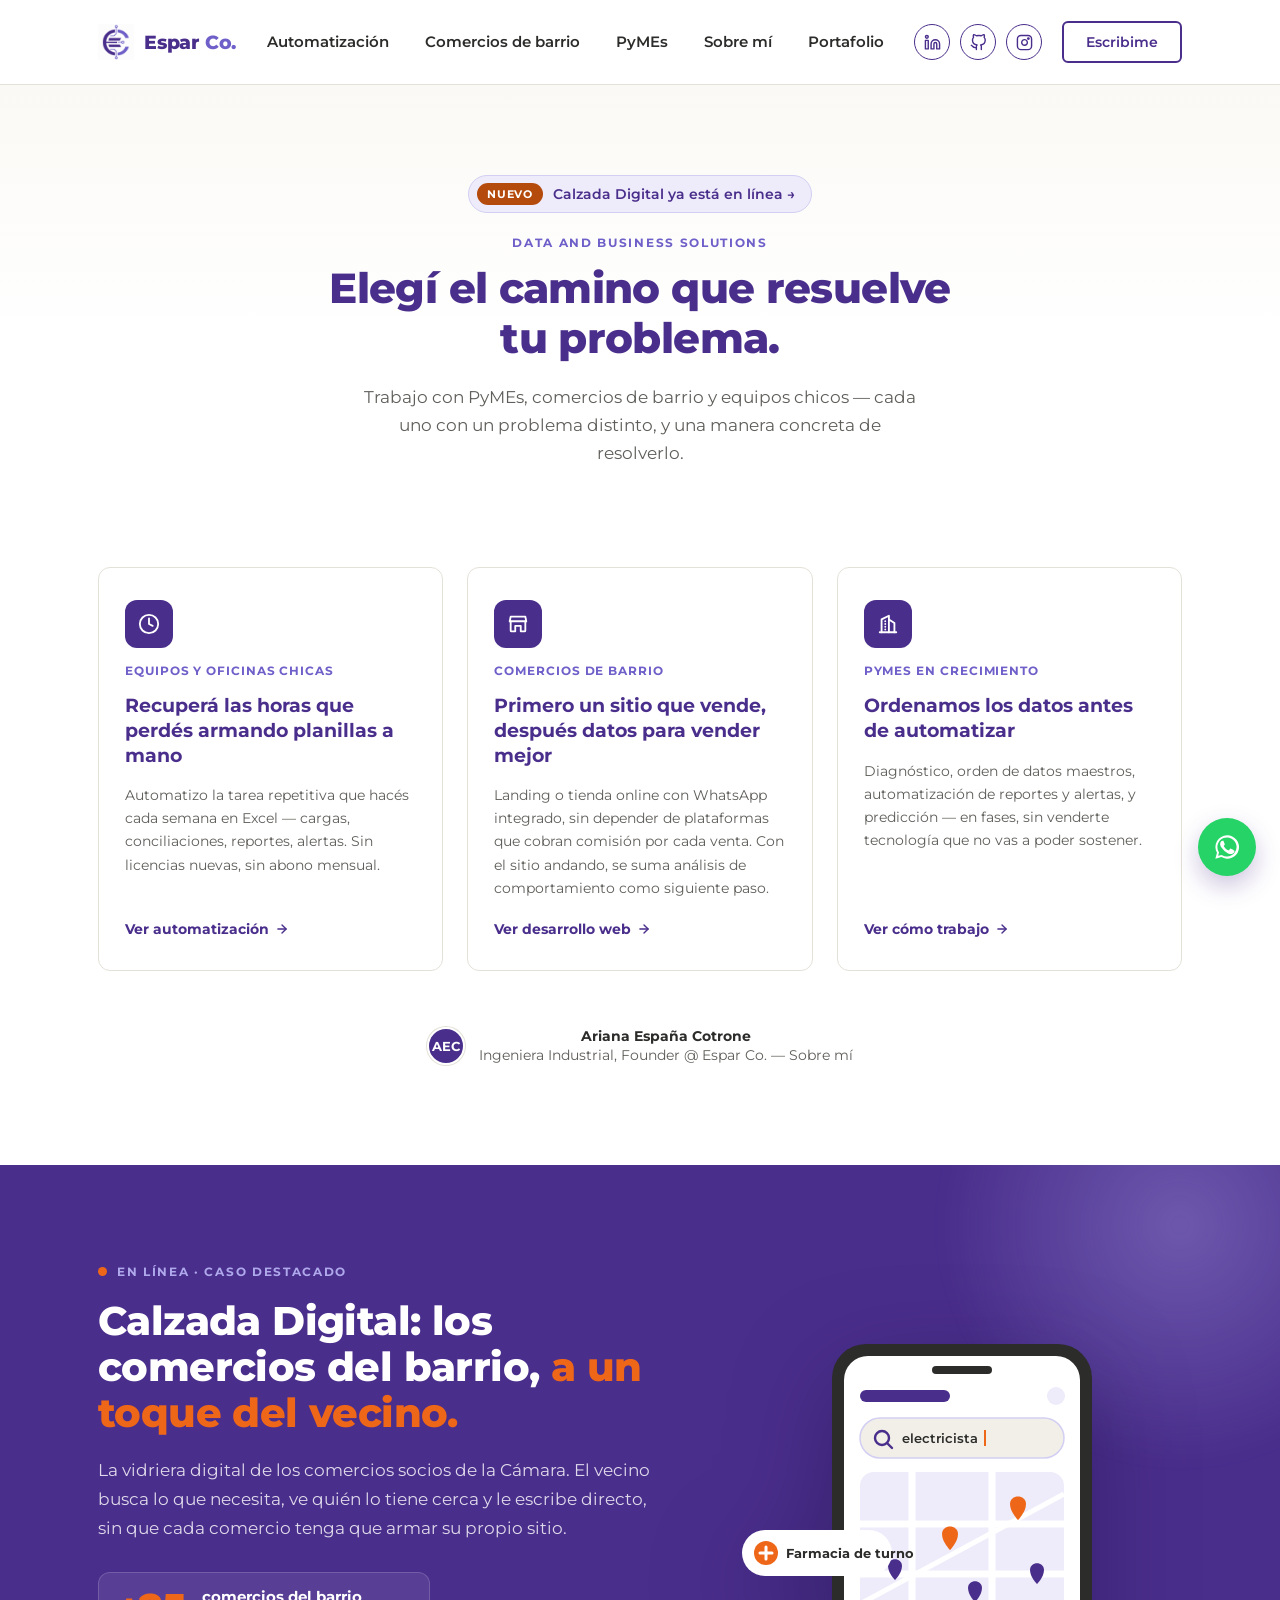
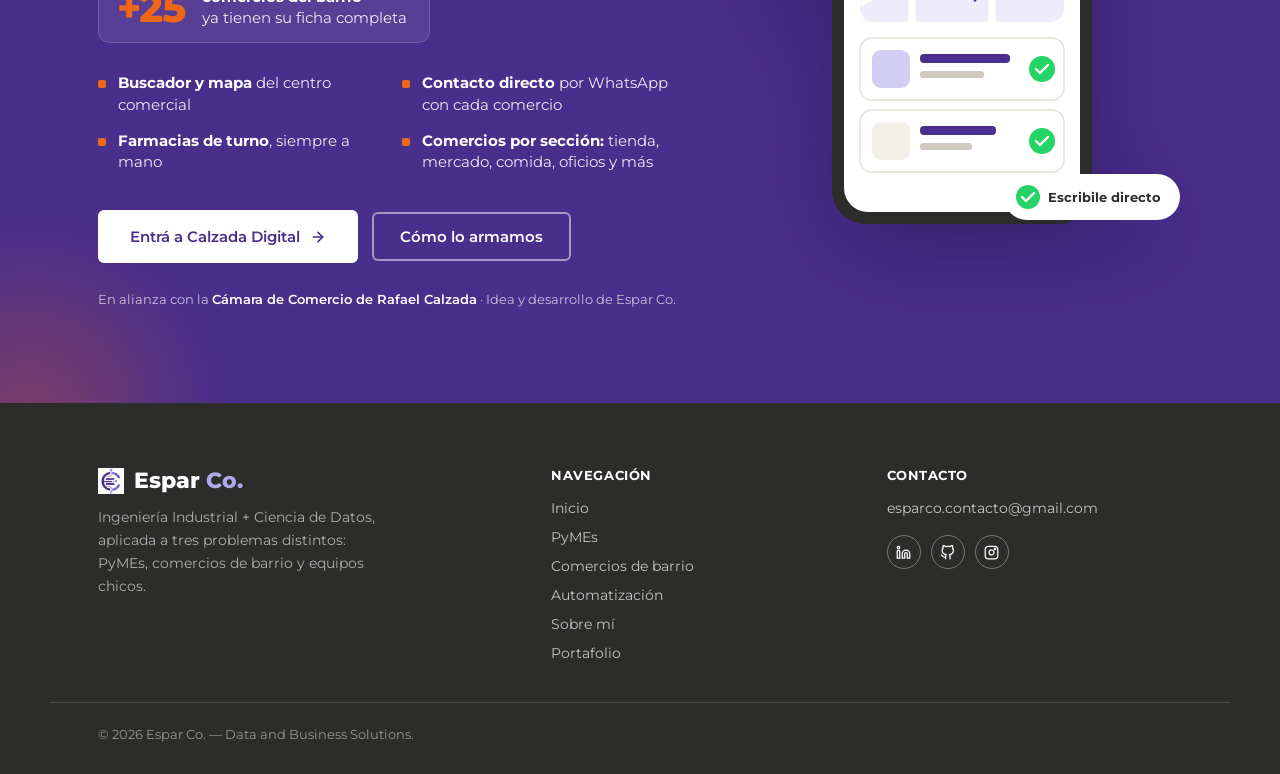
==== commit 2d9d2b80: "Logo solo violeta, naranja para resaltar y dato de +25 comercios en Calzada" ====
--- a/index.html
+++ b/index.html
@@ -124,6 +124,10 @@
         <span class="calzada-tag"><span class="live-dot" aria-hidden="true"></span>En línea · Caso destacado</span>
         <h2>Calzada Digital: los comercios del barrio, <em>a un toque del vecino.</em></h2>
         <p class="calzada-lede">La vidriera digital de los comercios socios de la Cámara. El vecino busca lo que necesita, ve quién lo tiene cerca y le escribe directo, sin que cada comercio tenga que armar su propio sitio.</p>
+        <div class="calzada-stat">
+          <span class="calzada-stat-num">+25</span>
+          <span class="calzada-stat-label"><strong>comercios del barrio</strong><br>ya tienen su ficha completa</span>
+        </div>
         <ul class="calzada-features">
           <li><span><strong>Buscador y mapa</strong> del centro comercial</span></li>
           <li><span><strong>Contacto directo</strong> por WhatsApp con cada comercio</span></li>
--- a/assets/css/style.css
+++ b/assets/css/style.css
@@ -9,7 +9,8 @@
      se cambian solo estos valores y el resto del sitio se acomoda solo. */
   --brand: #4A2E8C;        /* ciruela: títulos, botones, fondos fuertes */
   --brand-deep: #351F6B;   /* ciruela oscuro: hover y degradados */
-  --accent: #EE6718;       /* naranja vivo: SOLO detalles grandes (puntos, bordes, wordmark) */
+  --brand-soft: #6E5FC9;   /* violeta medio: "Co." del nombre, eyebrows, links (5.1:1 sobre blanco) */
+  --accent: #EE6718;       /* naranja: SOLO para resaltar (Calzada, "Nuevo", "En línea"). Nunca en logo ni nombre */
   --accent-text: #B44A0C;  /* naranja oscuro: textos chicos y links (contraste 5.4:1 sobre blanco) */
   --lila: #AFA9EC;         /* secundario: degradados y detalles sobre fondo ciruela */
   --white: #FFFFFF;
@@ -34,7 +35,7 @@
 }
 
 img { max-width: 100%; display: block; }
-a { color: var(--accent-text); text-decoration: none; }
+a { color: var(--brand-soft); text-decoration: none; }
 a:hover { color: var(--brand); }
 
 .container {
@@ -48,7 +49,7 @@
   font-weight: 700;
   letter-spacing: .14em;
   text-transform: uppercase;
-  color: var(--accent-text);
+  color: var(--brand-soft);
 }
 
 .section-heading {
@@ -143,7 +144,7 @@
 .logo-link { display: flex; align-items: center; gap: 10px; flex-shrink: 0; }
 .logo-link img { height: 36px; width: auto; }
 .logo-wordmark { font-size: 19px; font-weight: 800; color: var(--brand); letter-spacing: -.01em; white-space: nowrap; }
-.logo-wordmark em { color: var(--accent); font-style: normal; }
+.logo-wordmark em { color: var(--brand-soft); font-style: normal; }
 
 .main-nav {
   display: flex;
@@ -158,7 +159,7 @@
 .nav-link:hover { color: var(--brand); }
 .nav-link.is-active {
   color: var(--brand);
-  border-bottom: 2px solid var(--accent);
+  border-bottom: 2px solid var(--brand);
   padding-bottom: 4px;
 }
 
@@ -313,7 +314,7 @@
   font-weight: 700;
   letter-spacing: .08em;
   text-transform: uppercase;
-  color: var(--accent-text);
+  color: var(--brand-soft);
 }
 .phase-card h3 { font-size: 17px; font-weight: 700; color: var(--brand); margin: 0; line-height: 1.3; }
 .phase-card p { font-size: 13.5px; color: var(--gray); line-height: 1.6; margin: 0; flex-grow: 1; }
@@ -392,7 +393,7 @@
 }
 .project-card .client {
   font-size: 13px;
-  color: var(--accent-text);
+  color: var(--brand-soft);
   margin: 0;
   font-weight: 600;
 }
@@ -446,7 +447,7 @@
   border-radius: 16px;
   overflow: hidden;
   z-index: 2;
-  background: linear-gradient(160deg, var(--brand) 0%, var(--brand-deep) 70%, var(--accent) 160%);
+  background: linear-gradient(160deg, var(--brand) 0%, var(--brand-deep) 60%, var(--brand-soft) 130%);
   box-shadow: 0 20px 40px rgba(74, 46, 140, .22);
   display: flex;
   flex-direction: column;
@@ -495,7 +496,7 @@
 .timeline { display: flex; flex-direction: column; }
 .timeline-item { display: flex; gap: 18px; }
 .timeline-dot-col { display: flex; flex-direction: column; align-items: center; }
-.timeline-dot { width: 10px; height: 10px; border-radius: 999px; background: var(--accent); flex-shrink: 0; }
+.timeline-dot { width: 10px; height: 10px; border-radius: 999px; background: var(--brand-soft); flex-shrink: 0; }
 .timeline-dot.is-last { background: var(--brand); }
 .timeline-line { width: 2px; flex-grow: 1; background: var(--line); }
 .timeline-content { padding-bottom: 26px; }
@@ -555,7 +556,7 @@
 .form-card select:focus,
 .form-card textarea:focus {
   outline: none;
-  border-color: var(--accent);
+  border-color: var(--brand-soft);
 }
 .form-card textarea { resize: vertical; min-height: 76px; font-family: inherit; }
 .form-disclaimer {
@@ -636,7 +637,7 @@
 .footer-brand-link:hover { opacity: .8; }
 .footer-brand-icon { height: 26px; width: auto; }
 .footer-brand { font-size: 22px; font-weight: 800; color: var(--white); margin-bottom: 0; }
-.footer-brand span { color: var(--accent); } /* 22px bold: el naranja vivo alcanza (3:1 para texto grande) */
+.footer-brand span { color: var(--lila); } /* sobre grafito el lila se lee bien (6.5:1) */
 .footer-tagline { font-size: 13.5px; color: rgba(255, 255, 255, .62); line-height: 1.7; max-width: 280px; margin: 0; }
 .footer-col-title {
   font-size: 13px;
@@ -784,11 +785,11 @@
 .path-grid { display: grid; grid-template-columns: repeat(3, minmax(0, 1fr)); gap: 24px; }
 .path-card { padding: 32px 26px; display: flex; flex-direction: column; gap: 16px; text-decoration: none; }
 .path-card .badge-icon { width: 48px; height: 48px; border-radius: 12px; }
-.path-card .path-eyebrow { font-size: 11.5px; font-weight: 700; letter-spacing: .08em; text-transform: uppercase; color: var(--accent-text); }
+.path-card .path-eyebrow { font-size: 11.5px; font-weight: 700; letter-spacing: .08em; text-transform: uppercase; color: var(--brand-soft); }
 .path-card h3 { font-size: 19px; font-weight: 700; color: var(--brand); margin: 0; line-height: 1.3; }
 .path-card p { font-size: 14px; color: var(--gray); line-height: 1.65; margin: 0; flex-grow: 1; }
 .path-card .path-cta { font-size: 14px; font-weight: 700; color: var(--brand); display: inline-flex; align-items: center; gap: 6px; margin-top: 4px; }
-.path-card:hover .path-cta { color: var(--accent-text); }
+.path-card:hover .path-cta { color: var(--brand-soft); }
 
 /* ============================================================
    AUTOMATIZACIÓN — subpágina
@@ -950,6 +951,21 @@
   color: rgba(255, 255, 255, .7);
 }
 .calzada-credit strong { color: var(--white); font-weight: 600; }
+
+/* Dato destacado: número grande en naranja + explicación al lado */
+.calzada-stat {
+  display: inline-flex;
+  align-items: center;
+  gap: 16px;
+  margin: 0 0 30px;
+  padding: 14px 22px 14px 18px;
+  border-radius: 12px;
+  background: rgba(255, 255, 255, .08);
+  border: 1px solid rgba(255, 255, 255, .16);
+}
+.calzada-stat-num { font-size: 40px; font-weight: 800; line-height: 1; color: var(--accent); letter-spacing: -.02em; }
+.calzada-stat-label { font-size: 14.5px; line-height: 1.4; color: rgba(255, 255, 255, .9); }
+.calzada-stat-label strong { color: var(--white); }
 
 /* Ilustración: celular con buscador + mapa (dibujo, no captura real) */
 .calzada-visual { position: relative; }
@@ -967,7 +983,7 @@
   color: var(--brand);
 }
 .hero-news .tag {
-  background: var(--brand); color: var(--white);
+  background: var(--accent-text); /* naranja: es un aviso, tiene que saltar a la vista */ color: var(--white);
   font-size: 11px; font-weight: 700; letter-spacing: .06em; text-transform: uppercase;
   padding: 4px 10px; border-radius: 999px;
 }
@@ -975,7 +991,7 @@
 
 /* Card destacada en el portafolio */
 .project-card.is-featured { border: 2px solid var(--brand); position: relative; }
-.project-card.is-featured .badge-icon { background: var(--accent-text); }
+.project-card.is-featured .badge-icon { background: var(--brand); }
 
 /* Nota para comercios que ya están en Calzada Digital */
 .calzada-next {
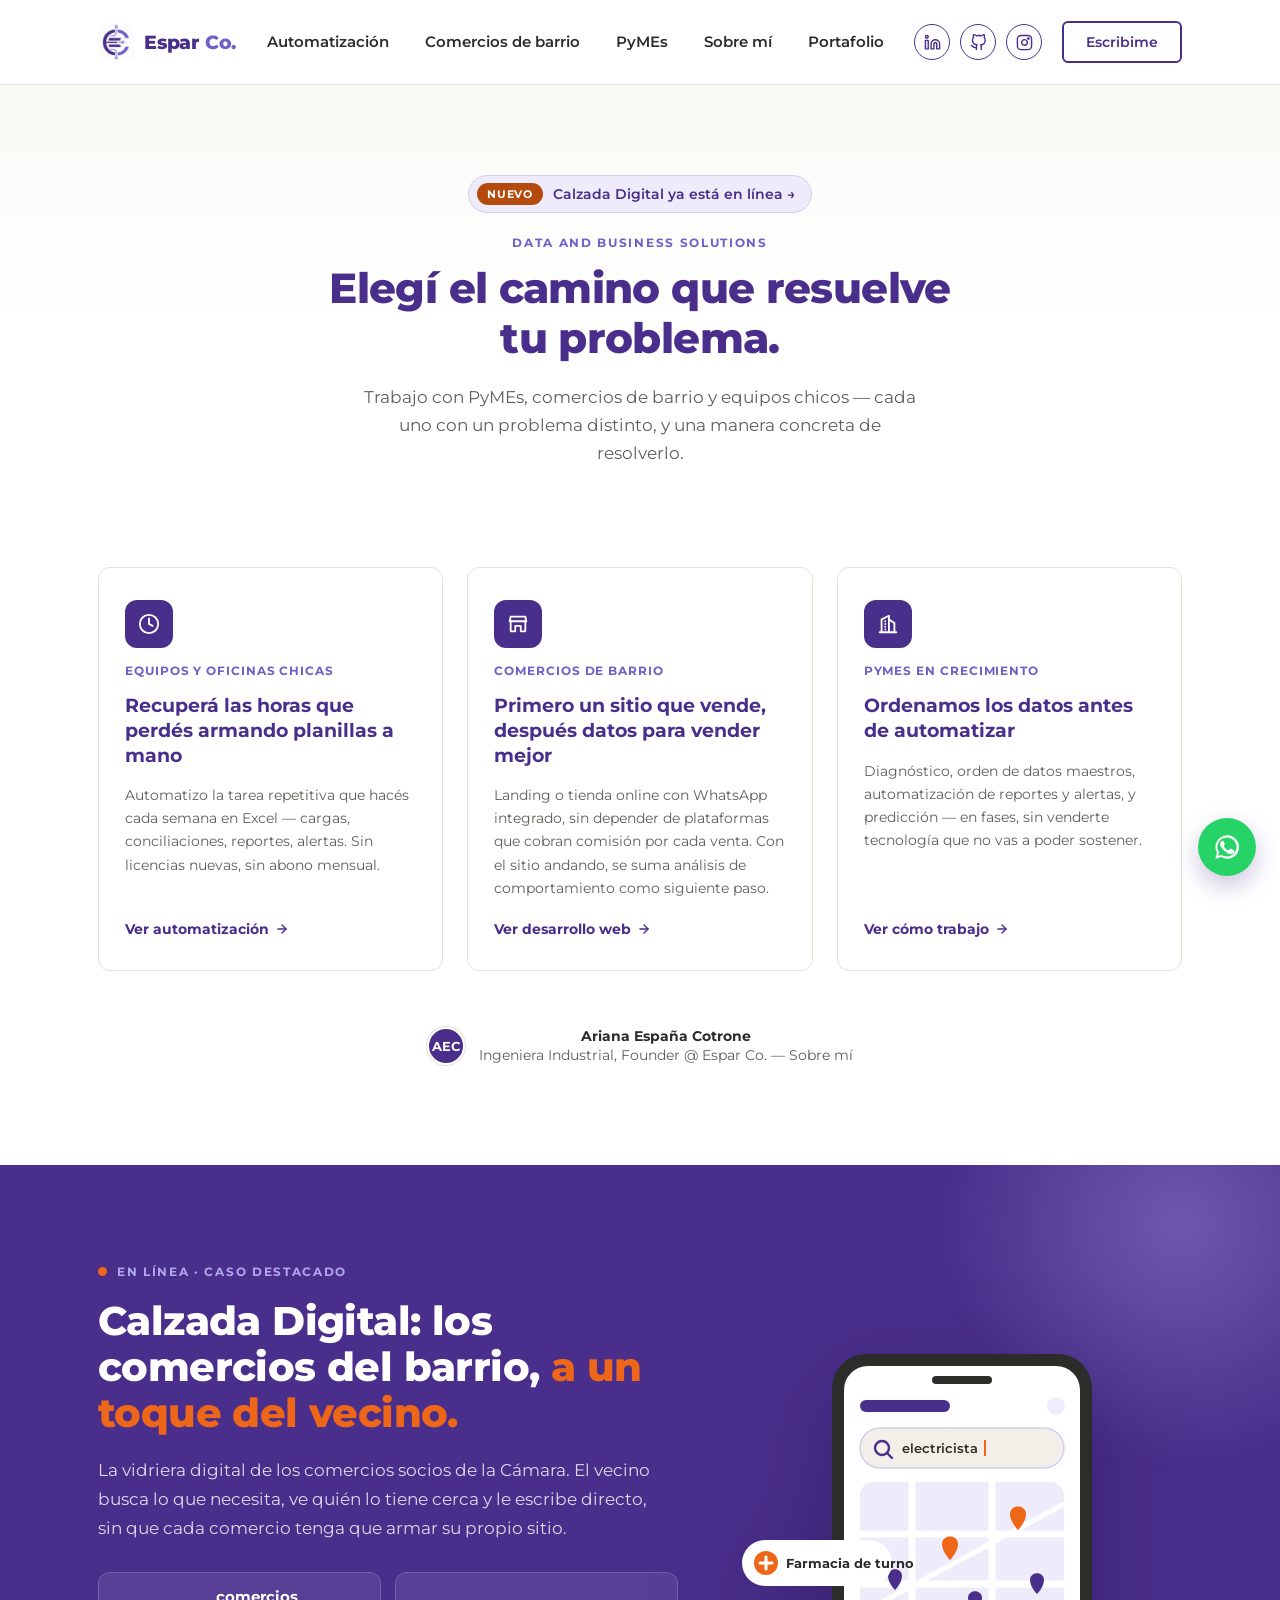
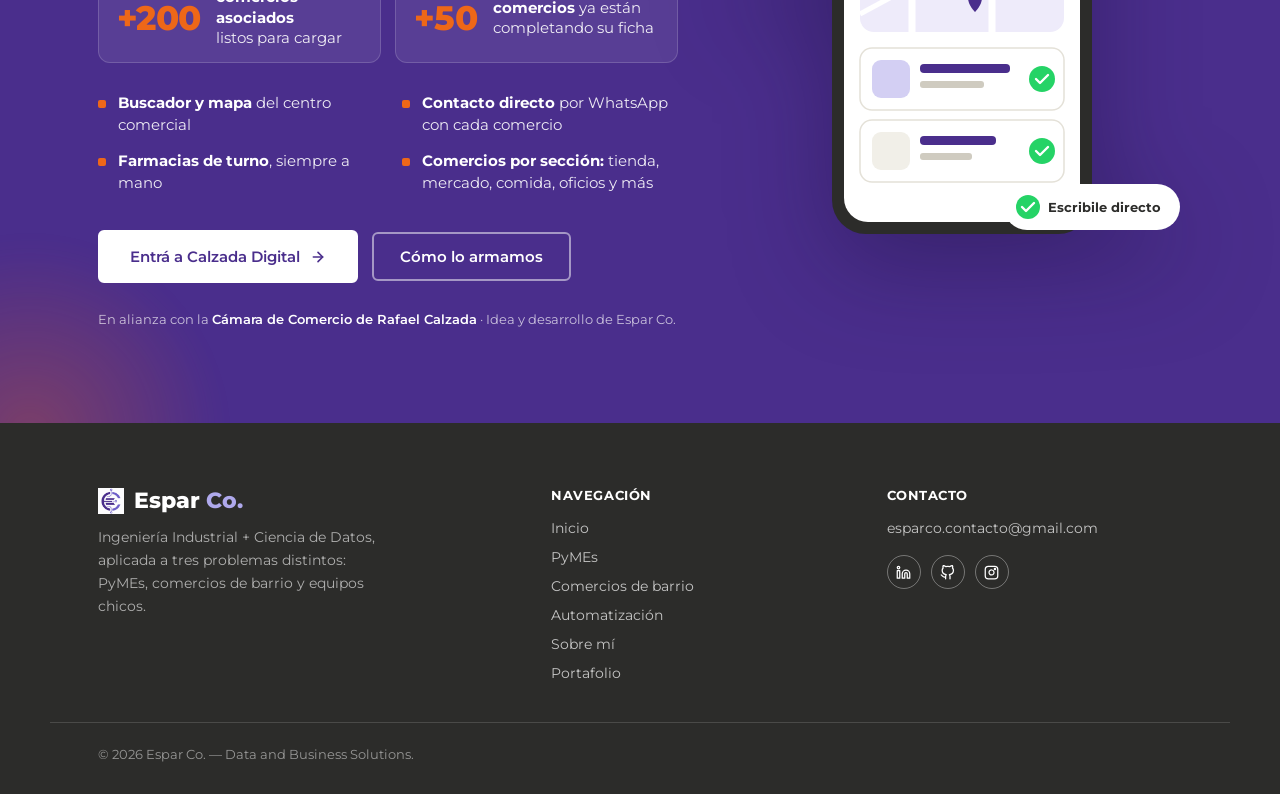
==== commit b30db7a3: "Calzada: +200 asociados y +50 completando su ficha" ====
--- a/index.html
+++ b/index.html
@@ -124,9 +124,15 @@
         <span class="calzada-tag"><span class="live-dot" aria-hidden="true"></span>En línea · Caso destacado</span>
         <h2>Calzada Digital: los comercios del barrio, <em>a un toque del vecino.</em></h2>
         <p class="calzada-lede">La vidriera digital de los comercios socios de la Cámara. El vecino busca lo que necesita, ve quién lo tiene cerca y le escribe directo, sin que cada comercio tenga que armar su propio sitio.</p>
-        <div class="calzada-stat">
-          <span class="calzada-stat-num">+25</span>
-          <span class="calzada-stat-label"><strong>comercios del barrio</strong><br>ya tienen su ficha completa</span>
+        <div class="calzada-stats">
+          <div class="calzada-stat">
+            <span class="calzada-stat-num">+200</span>
+            <span class="calzada-stat-label"><strong>comercios asociados</strong><br>listos para cargar</span>
+          </div>
+          <div class="calzada-stat">
+            <span class="calzada-stat-num">+50</span>
+            <span class="calzada-stat-label"><strong>comercios</strong> ya están<br>completando su ficha</span>
+          </div>
         </div>
         <ul class="calzada-features">
           <li><span><strong>Buscador y mapa</strong> del centro comercial</span></li>
--- a/assets/css/style.css
+++ b/assets/css/style.css
@@ -953,17 +953,19 @@
 .calzada-credit strong { color: var(--white); font-weight: 600; }
 
 /* Dato destacado: número grande en naranja + explicación al lado */
+/* Contenedor de los datos: grilla de 2 columnas iguales (en el celular, una abajo de la otra) */
+.calzada-stats { display: grid; grid-template-columns: repeat(2, minmax(0, 1fr)); gap: 14px; margin: 0 0 30px; max-width: 580px; }
 .calzada-stat {
-  display: inline-flex;
+  display: flex;
   align-items: center;
   gap: 16px;
-  margin: 0 0 30px;
-  padding: 14px 22px 14px 18px;
+  margin: 0;
+  padding: 14px 18px;
   border-radius: 12px;
   background: rgba(255, 255, 255, .08);
   border: 1px solid rgba(255, 255, 255, .16);
 }
-.calzada-stat-num { font-size: 40px; font-weight: 800; line-height: 1; color: var(--accent); letter-spacing: -.02em; }
+.calzada-stat-num { font-size: 34px; font-weight: 800; line-height: 1; color: var(--accent); letter-spacing: -.02em; }
 .calzada-stat-label { font-size: 14.5px; line-height: 1.4; color: rgba(255, 255, 255, .9); }
 .calzada-stat-label strong { color: var(--white); }
 
@@ -1013,4 +1015,5 @@
   .section-calzada { padding: 72px 0; }
   .section-calzada h2 { font-size: 30px; }
   .calzada-features { grid-template-columns: 1fr; }
-}
+  .calzada-stats { grid-template-columns: 1fr; }
+}
